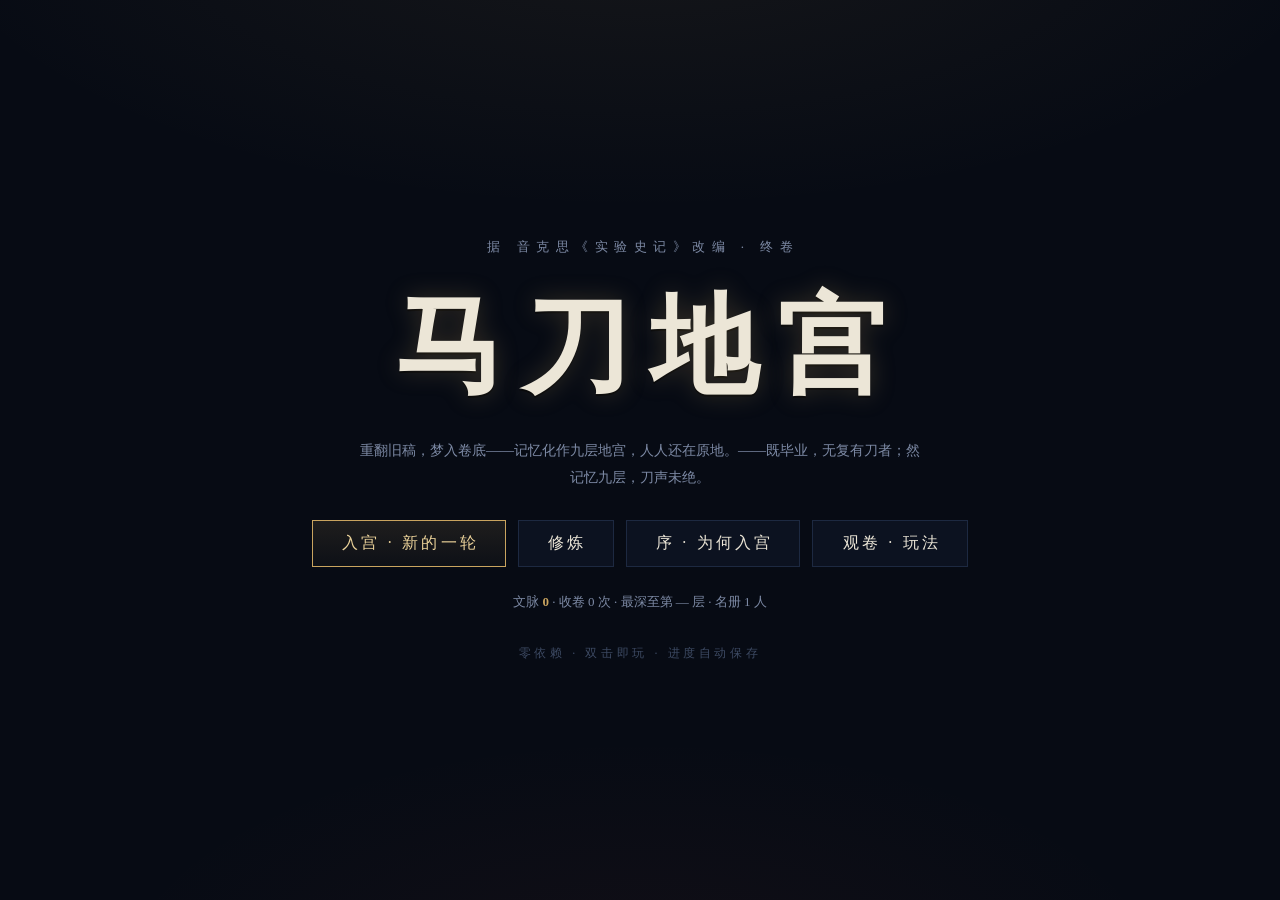
==== 实验史记·马刀地宫.html @ c1a2ff00 "弹反调优+全向攻击：亮刀破绽45%概率可遇不可求，戒备逐次加长(1→2→3封顶)；J智能索敌——优先面朝、落空自动转向身旁最近敌；34项弹反测试+8d自动转向断言" ====
<!DOCTYPE html>
<html lang="zh-CN">
<head>
<meta charset="UTF-8">
<meta name="viewport" content="width=device-width, initial-scale=1.0">
<title>实验史记 · 马刀地宫</title>
<style>
/* 实验史记 · 马刀地宫 —— 夜航鎏金风（源自桌面设计套件 night-transit） */
:root {
  --night: #070b14;
  --panel: #0c1220;
  --panel-2: #101828;
  --line: #1d2941;
  --gold: #c9a45f;
  --gold-bright: #ecd39a;
  --bone: #ece6d7;
  --dim: #7d8aa5;
  --cinnabar: #c14b3a;
  --jade: #5a9c7a;
  --poison: #8aa04f;
}
* { box-sizing: border-box; margin: 0; padding: 0; }
html, body { height: 100%; }
body {
  background: var(--night);
  color: var(--bone);
  font-family: "Noto Serif SC", "Source Han Serif SC", "SimSun", "Songti SC", serif;
  overflow: hidden;
  user-select: none;
}
#app { position: relative; width: 100vw; height: 100vh; }
.hidden { display: none !important; }
button { font-family: inherit; }

/* ============ 标题屏 ============ */
#title-screen {
  height: 100%; display: flex; flex-direction: column; align-items: center; justify-content: center;
  background:
    radial-gradient(1200px 500px at 50% -10%, rgba(201,164,95,.08), transparent 60%),
    radial-gradient(900px 420px at 50% 110%, rgba(193,75,58,.06), transparent 60%),
    var(--night);
  gap: 18px; text-align: center;
}
.t-sup { color: var(--dim); letter-spacing: .5em; font-size: 13px; padding-left: .5em; }
.t-main {
  font-size: clamp(56px, 10vw, 108px); letter-spacing: .18em; padding-left: .18em;
  color: var(--bone); font-weight: 700;
  text-shadow: 0 0 24px rgba(201,164,95,.25), 0 2px 0 rgba(0,0,0,.6);
}
.t-sub { color: var(--dim); max-width: 560px; line-height: 1.9; font-size: 14px; }
.t-btns { display: flex; gap: 12px; flex-wrap: wrap; justify-content: center; margin-top: 10px; }
.t-btn {
  background: var(--panel); color: var(--bone); border: 1px solid var(--line);
  padding: 12px 26px; font-size: 16px; letter-spacing: .2em; padding-left: calc(26px + .2em);
  cursor: pointer; transition: all .18s ease;
}
.t-btn:hover { border-color: var(--gold); color: var(--gold-bright); transform: translateY(-1px); }
.t-btn.primary { border-color: var(--gold); color: var(--gold-bright); background: linear-gradient(180deg, rgba(201,164,95,.12), rgba(201,164,95,.03)); }
.t-meta { color: var(--dim); font-size: 13px; margin-top: 8px; }
.t-meta b { color: var(--gold); }
.t-foot { color: #3d4a63; font-size: 12px; letter-spacing: .3em; margin-top: 16px; }

/* ============ 四格漫画 ============ */
.comic-page { display: flex; flex-direction: column; align-items: center; gap: 14px; }
.comic-grid {
  display: grid; grid-template-columns: repeat(2, 1fr); gap: 12px;
  width: min(640px, 92vw);
}
.comic-cell {
  width: 100%; aspect-ratio: 10 / 7; background: var(--panel);
  border: 1px solid var(--line); border-radius: 4px;
}
.comic-line {
  min-height: 3.2em; max-width: 620px; text-align: center;
  color: var(--bone); font-size: 15px; line-height: 1.9;
  padding: 0 8px;
}

/* ============ 序章 ============ */
#prologue-screen { display: flex; align-items: center; justify-content: center; }
#pro-box { max-width: 640px; padding: 30px 26px; }
.pro-sup { color: var(--dim); letter-spacing: .6em; font-size: 14px; margin-bottom: 22px; text-align: center; }
#pro-pages p {
  color: var(--bone); font-size: 17px; line-height: 2.3; margin-bottom: 4px;
  text-shadow: 0 1px 2px rgba(0,0,0,.5);
  animation: propage .5s ease;
}
@keyframes propage { from { opacity: 0; transform: translateY(8px); } }
.pro-ctl { display: flex; align-items: center; gap: 14px; margin-top: 30px; justify-content: flex-end; }
#pro-ind { color: var(--dim); font-size: 13px; letter-spacing: .2em; }
.pro-hint { color: #3d4a63; font-size: 12px; margin-right: auto; }
.pro-ctl .t-btn { padding: 8px 18px; font-size: 14px; }

/* ============ 入宫设置 ============ */
.screen { position: absolute; inset: 0; overflow: auto; padding: 40px 24px; background: var(--night); }
#setup-screen { max-width: 860px; margin: 0 auto; }
.s-title { color: var(--gold-bright); letter-spacing: .5em; font-size: 30px; margin-bottom: 20px; }
.s-sec { color: var(--dim); margin: 22px 0 10px; letter-spacing: .15em; border-left: 3px solid var(--gold); padding-left: 10px; }
.runner-grid { display: grid; grid-template-columns: repeat(auto-fill, minmax(240px, 1fr)); gap: 10px; }
.runner-card {
  display: flex; gap: 12px; align-items: center; background: var(--panel); border: 1px solid var(--line);
  padding: 12px; cursor: pointer; transition: border-color .15s;
}
.runner-card:hover { border-color: var(--gold); }
.runner-card.sel { border-color: var(--gold-bright); background: var(--panel-2); }
.runner-card.off { opacity: .4; cursor: not-allowed; }
.face {
  width: 44px; height: 44px; border-radius: 8px; display: flex; align-items: center; justify-content: center;
  font-size: 22px; color: #fff; flex: none; text-shadow: 0 1px 2px rgba(0,0,0,.7);
}
.runner-card h4 { color: var(--bone); font-size: 15px; }
.runner-card h4 em { color: var(--gold); font-style: normal; font-size: 12px; margin-left: 6px; }
.runner-card .meta { color: var(--dim); font-size: 12px; margin-top: 3px; line-height: 1.5; }
.diff-row { display: flex; align-items: center; gap: 10px; background: var(--panel); border: 1px solid var(--line); padding: 10px 14px; cursor: pointer; margin-bottom: 6px; }
.diff-row.sel { border-color: var(--gold-bright); }
.diff-row b { color: var(--gold-bright); width: 60px; }
.diff-row span { color: var(--dim); font-size: 13px; }
.s-btns { margin-top: 26px; display: flex; gap: 12px; }

/* ============ 游戏屏 ============ */
#game-screen { padding: 0; overflow: hidden; }
#cv { position: absolute; inset: 0; width: 100%; height: 100%; display: block; }
#hud-top {
  position: absolute; top: 0; left: 0; right: 0; display: flex; align-items: center; gap: 16px;
  padding: 10px 14px; background: linear-gradient(180deg, rgba(7,11,20,.92), rgba(7,11,20,.55) 80%, transparent);
  pointer-events: none;
}
#hud-top > * { pointer-events: auto; }
#hud-floor { display: flex; align-items: baseline; gap: 8px; min-width: 280px; }
#hud-floor-num { color: var(--gold); font-size: 13px; }
#hud-floor-name { color: var(--bone); font-size: 19px; letter-spacing: .1em; }
.rule-tag {
  font-size: 12px; color: var(--cinnabar); border: 1px solid rgba(193,75,58,.5);
  padding: 2px 8px; border-radius: 3px; background: rgba(193,75,58,.08);
}
.hud-bars { flex: 1; max-width: 380px; }
.bar { position: relative; height: 18px; background: rgba(12,18,32,.85); border: 1px solid var(--line); border-radius: 3px; overflow: hidden; }
.bar.sub { height: 14px; margin-top: 4px; background: transparent; border: none; }
#bar-hp { height: 100%; background: linear-gradient(90deg, #a03d2e, var(--cinnabar)); transition: width .25s ease; }
.bar span { position: absolute; inset: 0; display: flex; align-items: center; justify-content: center; font-size: 12px; color: var(--bone); text-shadow: 0 1px 2px #000; }
#bar-emp { height: 100%; background: linear-gradient(90deg, #8a6a2c, var(--gold)); opacity: .8; transition: width .25s ease; }
#bar-shield { color: var(--gold-bright); font-size: 12px; }
#hud-money { color: var(--dim); font-size: 14px; }
#hud-money b { color: var(--gold-bright); }
#hud-btns { display: flex; gap: 8px; }
.hbtn {
  background: var(--panel); border: 1px solid var(--line); color: var(--dim);
  padding: 6px 12px; cursor: pointer; font-size: 13px; letter-spacing: .1em;
}
.hbtn:hover { color: var(--gold-bright); border-color: var(--gold); }
#minimap { position: absolute; top: 76px; right: 14px; border: 1px solid var(--line); background: rgba(7,11,20,.85); border-radius: 4px; }
#objective-bar {
  position: absolute; bottom: 84px; left: 50%; transform: translateX(-50%);
  background: rgba(12,18,32,.92); border: 1px solid var(--gold); border-radius: 4px;
  padding: 7px 18px; font-size: 14px; color: var(--bone); letter-spacing: .05em;
  display: flex; align-items: center; gap: 10px; max-width: 86vw; white-space: nowrap;
}
#objective-bar #obj-key { color: var(--gold-bright); }
#objective-bar kbd {
  font-family: inherit; color: var(--gold-bright); border: 1px solid var(--gold);
  border-radius: 3px; padding: 0 6px; margin: 0 2px; font-size: 12px;
}
#skillbar {
  position: absolute; bottom: 14px; left: 50%; transform: translateX(-50%);
  display: flex; gap: 8px; align-items: flex-end;
}
.skill {
  position: relative; width: 84px; height: 58px; background: rgba(12,18,32,.9); border: 1px solid var(--line);
  cursor: pointer; text-align: center; padding-top: 6px; border-radius: 4px; transition: border-color .15s;
}
.skill:hover { border-color: var(--gold); }
.skill.armed { border-color: var(--gold-bright); box-shadow: 0 0 10px rgba(236,211,154,.25); }
.skill b { color: var(--gold-bright); font-size: 13px; display: block; }
.skill i { color: var(--dim); font-size: 11px; font-style: normal; }
.skill .key { position: absolute; top: 2px; left: 5px; color: var(--dim); font-size: 10px; }
.skill .cd { position: absolute; inset: 0; background: rgba(7,11,20,.78); color: var(--gold-bright); display: flex; align-items: center; justify-content: center; font-size: 18px; border-radius: 4px; }
#log {
  position: absolute; right: 14px; bottom: 90px; width: 300px; max-height: 260px; overflow: hidden;
  display: flex; flex-direction: column; justify-content: flex-end; pointer-events: none;
  font-size: 13px; line-height: 1.7;
}
#log .ln { color: var(--dim); text-shadow: 0 1px 3px #000; animation: lnin .25s ease; }
#log .ln.hot { color: var(--gold-bright); }
#log .ln.bad { color: #d0705f; }
@keyframes lnin { from { opacity: 0; transform: translateY(6px); } }

/* 层卡与 Boss 卡 */
#floor-card, #boss-card {
  position: absolute; top: 34%; left: 50%; transform: translate(-50%, -50%); text-align: center;
  pointer-events: none; animation: cardin 2.8s ease forwards;
}
#floor-card { }
#fc-num { color: var(--gold); font-size: 16px; letter-spacing: .6em; padding-left: .6em; }
#fc-name { color: var(--bone); font-size: 44px; letter-spacing: .3em; padding-left: .3em; text-shadow: 0 0 30px rgba(201,164,95,.3); }
#fc-intro { color: var(--dim); margin-top: 10px; max-width: 520px; line-height: 1.8; }
#bc-name { color: var(--cinnabar); font-size: 40px; letter-spacing: .2em; text-shadow: 0 0 26px rgba(193,75,58,.4); }
#bc-line { color: var(--dim); margin-top: 8px; font-size: 15px; }
@keyframes cardin { 0% { opacity: 0; } 12% { opacity: 1; } 80% { opacity: 1; } 100% { opacity: 0; } }

/* ============ 面板 ============ */
#panel-mask { position: absolute; inset: 0; background: rgba(4,7,13,.72); display: flex; align-items: center; justify-content: center; z-index: 40; }
#panel {
  width: min(680px, 92vw); max-height: 84vh; overflow: auto; background: var(--panel);
  border: 1px solid var(--gold); box-shadow: 0 20px 60px rgba(0,0,0,.6);
}
#panel-head { display: flex; justify-content: space-between; align-items: center; padding: 14px 18px; border-bottom: 1px solid var(--line); position: sticky; top: 0; background: var(--panel); }
#panel-title { color: var(--gold-bright); letter-spacing: .3em; }
#panel-close { background: none; border: 1px solid var(--line); color: var(--dim); width: 28px; height: 28px; cursor: pointer; }
#panel-close:hover { color: var(--cinnabar); border-color: var(--cinnabar); }
#panel-body { padding: 16px 18px; line-height: 1.8; }
#panel-body h5 { color: var(--dim); margin: 12px 0 6px; letter-spacing: .2em; }
#panel-body .row { display: flex; align-items: center; gap: 10px; padding: 8px 10px; border: 1px solid var(--line); margin-bottom: 6px; background: var(--panel-2); }
#panel-body .row .grow { flex: 1; }
#panel-body .row b { color: var(--gold-bright); }
#panel-body .muted { color: var(--dim); font-size: 13px; }
#panel-body .pbtn { background: none; border: 1px solid var(--gold); color: var(--gold); padding: 4px 12px; cursor: pointer; font-size: 13px; }
#panel-body .pbtn:hover { color: var(--gold-bright); }
#panel-body .pbtn:disabled { opacity: .35; cursor: not-allowed; }
#panel-body .gold { color: var(--gold-bright); }
#panel-body .cin { color: var(--cinnabar); }

/* ============ 终局 ============ */
#end-screen { display: flex; align-items: center; justify-content: center; }
#end-box { width: min(620px, 92vw); background: var(--panel); border: 1px solid var(--gold); padding: 34px 38px; }
#end-box h2 { color: var(--gold-bright); letter-spacing: .4em; font-size: 30px; margin-bottom: 16px; }
#end-box h2.lost { color: var(--cinnabar); }
#end-box .line { display: flex; justify-content: space-between; border-bottom: 1px dashed var(--line); padding: 7px 0; color: var(--dim); }
#end-box .line b { color: var(--bone); }
#end-box .yueks { color: var(--gold); margin-top: 16px; line-height: 1.9; font-size: 14px; }
#end-box .s-btns { display: flex; gap: 12px; margin-top: 22px; }
.unlocks { margin-top: 14px; }
.unlocks .row b { color: var(--gold-bright); }

/* toast */
#toasts { position: absolute; top: 74px; left: 50%; transform: translateX(-50%); display: flex; flex-direction: column; gap: 8px; z-index: 60; pointer-events: none; }
.toast {
  background: rgba(12,18,32,.95); border: 1px solid var(--gold); color: var(--gold-bright);
  padding: 8px 20px; font-size: 14px; letter-spacing: .1em; animation: toastin .25s ease;
}
@keyframes toastin { from { opacity: 0; transform: translateY(-8px); } }

@media (max-width: 900px) {
  #log { display: none; }
  #minimap { display: none; }
  #hud-floor { min-width: 0; }
}

</style>
</head>
<body>
<div id="app">

  <!-- ============ 序章（承前作 · 为何入宫） ============ -->
  <div id="prologue-screen" class="screen hidden">
    <div id="pro-box">
      <div class="pro-sup">序</div>
      <div id="pro-pages"></div>
      <div class="pro-ctl">
        <span id="pro-ind"></span>
        <span class="pro-hint">空格 继续</span>
        <button class="t-btn" id="pro-skip">跳过</button>
        <button class="t-btn primary" id="pro-next">翻页</button>
      </div>
    </div>
  </div>

  <!-- ============ 标题屏 ============ -->
  <div id="title-screen">
    <div class="t-sup">据 音克思《实验史记》改编 · 终卷</div>
    <h1 class="t-main">马刀地宫</h1>
    <div class="t-sub">重翻旧稿，梦入卷底——记忆化作九层地宫，人人还在原地。——既毕业，无复有刀者；然记忆九层，刀声未绝。</div>
    <div class="t-btns">
      <button class="t-btn primary" id="btn-new">入宫 · 新的一轮</button>
      <button class="t-btn" id="btn-resume">续行</button>
      <button class="t-btn" id="btn-cult">修炼</button>
      <button class="t-btn" id="btn-why">序 · 为何入宫</button>
      <button class="t-btn" id="btn-help">观卷 · 玩法</button>
    </div>
    <div class="t-meta">文脉 <b id="t-wemai">0</b> · 收卷 <span id="t-wins">0</span> 次 · 最深至第 <span id="t-floor">—</span> 层 · 名册 <span id="t-runners">1</span> 人</div>
    <div class="t-foot">零依赖 · 双击即玩 · 进度自动保存</div>
  </div>

  <!-- ============ 入宫设置（选将 / 难度） ============ -->
  <div id="setup-screen" class="screen hidden">
    <h2 class="s-title">入宫</h2>
    <div class="s-sec">点将出征 —— 谁执此刀？</div>
    <div id="setup-runners" class="runner-grid"></div>
    <div class="s-sec">难度 —— 敌之强度与文脉之倍率</div>
    <div id="setup-diffs"></div>
    <div class="s-btns">
      <button class="t-btn primary" id="btn-start">提刀 · 入梦</button>
      <button class="t-btn" id="btn-setup-back">回题名</button>
    </div>
  </div>

  <!-- ============ 游戏屏 ============ -->
  <div id="game-screen" class="screen hidden">
    <canvas id="cv"></canvas>
    <div id="hud-top">
      <div id="hud-floor"><span id="hud-floor-num">第一层</span><b id="hud-floor-name">跑道之下</b><span id="hud-rule" class="rule-tag"></span></div>
      <div class="hud-bars">
        <div class="bar hp"><div id="bar-hp"></div><span id="bar-hp-text">18/18</span></div>
        <div class="bar sub"><div id="bar-emp"></div><span id="bar-shield"></span></div>
      </div>
      <div id="hud-money">钱 <b id="hud-cash">12</b> · 文脉 <b id="hud-wemai">0</b> · <span id="hud-kills">斩 0</span></div>
      <div id="hud-btns">
        <button class="hbtn" id="btn-bag" title="行囊（I）">行囊</button>
        <button class="hbtn" id="btn-blades" title="刀谱（K）">刀谱</button>
        <button class="hbtn" id="btn-dex" title="图鉴（J）">图鉴</button>
        <button class="hbtn" id="btn-sys" title="设置（Esc）">系统</button>
      </div>
    </div>
    <canvas id="minimap" width="156" height="120"></canvas>
    <div id="objective-bar"><span id="obj-key">▸</span><span id="obj-text"></span></div>
    <div id="skillbar"></div>
    <div id="log"></div>
    <div id="floor-card" class="hidden"><div id="fc-num"></div><div id="fc-name"></div><div id="fc-intro"></div></div>
    <div id="boss-card" class="hidden"><div id="bc-name"></div><div id="bc-line"></div></div>
  </div>

  <!-- ============ 面板 ============ -->
  <div id="panel-mask" class="hidden">
    <div id="panel">
      <div id="panel-head"><span id="panel-title"></span><button id="panel-close">✕</button></div>
      <div id="panel-body"></div>
    </div>
  </div>

  <!-- ============ 终局结算 ============ -->
  <div id="end-screen" class="screen hidden">
    <div id="end-box"></div>
  </div>

  <div id="toasts"></div>
</div>

<!-- 核心层（不碰 DOM，Node 可直测；顺序即依赖序） -->
<script>
/* ============================================================
 * 实验史记 · 马刀地宫 —— 随机数卷
 * 可播种 RNG：同一种子必出同一座地宫（测试与「重走此局」的根基）。
 * 核心层文件：不碰 DOM/window，Node 可直测。
 * 挂载：MDG.RNG
 * ============================================================ */
(function (ROOT) {
  "use strict";

  /* mulberry32：32 位播种 PRNG，短小、统计够用、天生可序列化。
     state 是共享的内部状态盒 {a}——存档时把 state 一并入库，续局用
     RNG.from(state) 接着摇，随机序列分毫不差。seedOf() 从字符串导出
     数值种子（同一串字永远同一宫）。 */
  function rngFrom(state) {
    return function () {
      state.a = (state.a + 0x6D2B79F5) | 0;
      let t = Math.imul(state.a ^ (state.a >>> 15), 1 | state.a);
      t = (t + Math.imul(t ^ (t >>> 7), 61 | t)) ^ t;
      return ((t ^ (t >>> 14)) >>> 0) / 4294967296;
    };
  }
  function mulberry32(state) {
    if (typeof state === "object" && state !== null && "a" in state) return rngFrom(state);
    return rngFrom({ a: state >>> 0 });
  }
  function seedOf(str) {
    str = String(str);
    let h = 2166136261 >>> 0;
    for (let i = 0; i < str.length; i++) { h ^= str.charCodeAt(i); h = Math.imul(h, 16777619); }
    return h >>> 0;
  }

  /* 造一个 RNG 对象：next()∈[0,1)，int(a,b) 双闭区间，pick/chance/shuffle。
     make(seed) 新起一局；from(stateObj) 续用既有状态（存档恢复）。 */
  function buildR(next, seed) {
    return {
      seed,
      state: next.state,
      next,
      int(a, b) { return a + Math.floor(next() * (b - a + 1)); },
      pick(arr) { return arr[Math.floor(next() * arr.length)]; },
      chance(p) { return next() < p; },
      shuffle(arr) {
        const a = arr.slice();
        for (let i = a.length - 1; i > 0; i--) { const j = Math.floor(next() * (i + 1)); const t = a[i]; a[i] = a[j]; a[j] = t; }
        return a;
      }
    };
  }
  function make(seed) {
    const state = { a: (typeof seed === "string" ? seedOf(seed) : (seed >>> 0)) };
    const next = rngFrom(state); next.state = state;
    return buildR(next, typeof seed === "string" ? seed : (seed >>> 0));
  }
  function from(stateObj) {
    const next = rngFrom(stateObj); next.state = stateObj;
    return buildR(next, stateObj.a);
  }

  ROOT.MDG = ROOT.MDG || {};
  ROOT.MDG.RNG = { make, from, seedOf, mulberry32 };
})(typeof window !== "undefined" ? window : globalThis);

</script>
<script>
/* ============================================================
 * 实验史记 · 马刀地宫 —— 格网卷
 * 瓦片地图、视线（Bresenham）、广度寻路、视野（FOV）。
 * 瓦片码：0 墙 / 1 宫室地面 / 2 走廊 / 3 下行梯 / 4 木箱 / 5 史料 /
 *         6 灶间 / 7 树（可击碎的堵路物）/ 8 商摊
 * 核心层文件：不碰 DOM，Node 可直测。挂载：MDG.Grid
 * ============================================================ */
(function (ROOT) {
  "use strict";

  const WALL = 0, FLOOR = 1, CORR = 2, STAIRS = 3, CHEST = 4, SCROLL = 5, CAMPFIRE = 6, TREE = 7, SHOP = 8;

  function makeMap(w, h) {
    const tiles = new Array(w * h).fill(WALL);
    return { w, h, tiles, rooms: [], spawn: null, stairs: null };
  }
  const idx = (m, x, y) => y * m.w + x;
  const inB = (m, x, y) => x >= 0 && y >= 0 && x < m.w && y < m.h;
  const at = (m, x, y) => inB(m, x, y) ? m.tiles[idx(m, x, y)] : WALL;
  const set = (m, x, y, t) => { if (inB(m, x, y)) m.tiles[idx(m, x, y)] = t; };

  /* 通行的判定：墙与树不可通行；箱子/灶间/商摊/楼梯是"可站上但要交互"的实体格。 */
  function walkable(m, x, y) {
    const t = at(m, x, y);
    return t !== WALL && t !== TREE;
  }
  const opaque = (m, x, y) => { const t = at(m, x, y); return t === WALL || t === TREE; };

  /* ---- 视线：Bresenham 直线，途经任何不透光格即被挡 ---- */
  function los(m, x0, y0, x1, y1) {
    let dx = Math.abs(x1 - x0), dy = Math.abs(y1 - y0);
    const sx = x0 < x1 ? 1 : -1, sy = y0 < y1 ? 1 : -1;
    let err = dx - dy, x = x0, y = y0;
    while (!(x === x1 && y === y1)) {
      const e2 = 2 * err;
      if (e2 > -dy) { err -= dy; x += sx; }
      if (e2 < dx) { err += dx; y += sy; }
      if (x === x1 && y === y1) break;
      if (opaque(m, x, y)) return false;
    }
    return true;
  }

  /* ---- 视野：以 (cx,cy) 为心、radius 为半径，逐格 los 收集可见点 ---- */
  function fov(m, cx, cy, radius) {
    const seen = [];
    for (let y = Math.max(0, cy - radius); y <= Math.min(m.h - 1, cy + radius); y++) {
      for (let x = Math.max(0, cx - radius); x <= Math.min(m.w - 1, cx + radius); x++) {
        const d2 = (x - cx) * (x - cx) + (y - cy) * (y - cy);
        if (d2 > radius * radius) continue;
        if (los(m, cx, cy, x, y)) seen.push([x, y]);
      }
    }
    return seen;
  }

  /* ---- 广度寻路：返回从 (sx,sy) 到 (tx,ty) 的下一步坐标；不可达返回 null。
     blockedFn(x,y) 额外排除（通常用来绕开其它活体）。 ---- */
  function stepToward(m, sx, sy, tx, ty, blockedFn) {
    if (sx === tx && sy === ty) return null;
    const w = m.w, h = m.h;
    const prev = new Int32Array(w * h).fill(-1);
    const q = [sy * w + sx];
    prev[sy * w + sx] = sy * w + sx;
    const DIRS = [[1, 0], [-1, 0], [0, 1], [0, -1]];
    while (q.length) {
      const cur = q.shift();
      const cx = cur % w, cy = (cur - cx) / w;
      if (cx === tx && cy === ty) break;
      for (const [dx, dy] of DIRS) {
        const nx = cx + dx, ny = cy + dy;
        if (!inB(m, nx, ny)) continue;
        const ni = ny * w + nx;
        if (prev[ni] !== -1) continue;
        if (!walkable(m, nx, ny)) continue;
        /* 目标格本身豁免 blockedFn——它往往站着目标本体（敌/玩家） */
        if (blockedFn && blockedFn(nx, ny) && !(nx === tx && ny === ty)) continue;
        prev[ni] = cur;
        q.push(ni);
      }
    }
    const ti = ty * w + tx;
    if (prev[ti] === -1) return null;
    /* 回溯到起点后的第一步 */
    let cur = ti;
    while (prev[cur] !== sy * w + sx && prev[cur] !== cur) cur = prev[cur];
    if (prev[cur] !== sy * w + sx) return null; // 起点即被占等异常
    return [cur % w, Math.floor(cur / w)];
  }

  /* ---- BFS 距离场：从 (sx,sy) 出发到全图的可达步数（不可达为 -1）。
     生成器用它挑"离出生点最远的房间"放楼梯。 ---- */
  function distField(m, sx, sy, blockedFn) {
    const d = new Int32Array(m.w * m.h).fill(-1);
    const q = [[sx, sy]];
    d[sy * m.w + sx] = 0;
    const DIRS = [[1, 0], [-1, 0], [0, 1], [0, -1]];
    while (q.length) {
      const [cx, cy] = q.shift();
      for (const [dx, dy] of DIRS) {
        const nx = cx + dx, ny = cy + dy;
        if (!inB(m, nx, ny) || !walkable(m, nx, ny)) continue;
        if (blockedFn && blockedFn(nx, ny)) continue;
        if (d[ny * m.w + nx] !== -1) continue;
        d[ny * m.w + nx] = d[cy * m.w + cx] + 1;
        q.push([nx, ny]);
      }
    }
    return d;
  }

  /* ---- 四向邻接与推挤落点 ---- */
  const DIRS = [[1, 0], [-1, 0], [0, 1], [0, -1]];
  const manh = (x0, y0, x1, y1) => Math.abs(x0 - x1) + Math.abs(y0 - y1);
  /* 把 (x,y) 沿 (dx,dy) 推 n 格，被墙/树/活体挡住即停，返回最终落点。 */
  function pushDest(m, x, y, dx, dy, n, occupiedFn) {
    let cx = x, cy = y;
    for (let i = 0; i < n; i++) {
      const nx = cx + dx, ny = cy + dy;
      if (!inB(m, nx, ny) || !walkable(m, nx, ny) || (occupiedFn && occupiedFn(nx, ny))) break;
      cx = nx; cy = ny;
    }
    return [cx, cy];
  }

  ROOT.MDG = ROOT.MDG || {};
  ROOT.MDG.Grid = { WALL, FLOOR, CORR, STAIRS, CHEST, SCROLL, CAMPFIRE, TREE, SHOP, makeMap, idx, inB, at, set, walkable, opaque, los, fov, stepToward, distField, DIRS, manh, pushDest };
})(typeof window !== "undefined" ? window : globalThis);

</script>
<script>
/* ============================================================
 * 实验史记 · 马刀地宫 —— 数据卷
 * 据音克思《实验史记》改编 · 角色卡沿用前作《马刀行》的 id/字/色/被动/技，
 * 数值整体换算到「地宫尺度」；九层地宫、刀卡遗物、行囊、修炼树皆在此。
 * 核心层文件：不碰 DOM，Node 可直测。挂载：MDG.DATA
 * ============================================================ */
(function (ROOT) {
  "use strict";

  /* ---------------- 人物 ----------------
   * runner: 可点将入宫；elite/boss: 地宫中的游荡精英/镇守。
   * passive 效果键与引擎 hasPassive 判定对接（与前作同一路数）。
   * skill 主动技：kind unit=单体 range 内 / burst=range 内全体 / self=自身 /
   *        global=全场敌人 / blink=闪现贴脸；数值 dmg/push/stun/heal/poison/seal。
   * saw(目力): 惊动半径；每层常数里另有玩家视野。
   */
  const CHARS = {
    yinkesi: {
      id: "yinkesi", name: "音克思", hao: "史官", glyph: "史", color: "#c9a45f",
      hp: 18, dmg: 2, runner: true,
      passive: { name: "录技", desc: "首次斩杀有名之角色，录其技入刀谱（仅史官可得）。" },
      skill: { id: "xueji", name: "血祭", kind: "self", cd: 5,
        desc: "损当前半血（至少留1），接下来两次伤害翻倍。", blood: 2 },
      quote: "既毕业，无复有刀者。然地下九层，刀声未绝。",
      bio: "史官入宫，为《实验史记》收最后一卷。刀起刀落，皆是青春。"
    },
    /* ---- 学子（杂兵）与树 ---- */
    mob: { id: "mob", name: "实验学子", hao: "路人", glyph: "生", color: "#8c8577",
      hp: 4, dmg: 1, mob: true, saw: 5,
      passive: { name: "无", desc: "无。" }, quote: "凡马刀，规则至简，而引人入胜。", bio: "地宫里游荡的旧日同窗。" },
    tree: { id: "tree", name: "树", hao: "崇国所种", glyph: "木", color: "#4c6b3c",
      hp: 1, dmg: 0, mob: true, saw: 0,
      passive: { name: "树木皆死", desc: "堵路，一击即碎。" }, quote: "多种树木。树木皆死。", bio: "崇国走，复入二中，多种树木。" },
    /* ---- 可点将 / 精英 / 镇守 ---- */
    wanzhen: { id: "wanzhen", name: "万震", hao: "六班之首", glyph: "震", color: "#6a8577",
      hp: 10, dmg: 2, runner: true, saw: 7,
      passive: { name: "潜心至学", desc: "免疫晕眩。（潜心至学，无多事）" },
      skill: { id: "shuxue", name: "数学之首", kind: "unit", range: 2, dmg: 2, cd: 3,
        desc: "距二内一敌受2伤。（六班数学之首也）" },
      quote: "万震者，六班数学之首也，潜心至学，无多事。", bio: "TGO成员。地宫第一层之镇守——初执马刀，先问他。" },
    dage: { id: "dage", name: "贾瀚元", hao: "大哥", glyph: "哥", color: "#c06a2c",
      hp: 18, dmg: 2, runner: true, saw: 7,
      passive: { name: "城墙之梦", desc: "立于墙边时刀击+1。（梦破败城墙，苔藓覆其上）", wallBonus: 1 },
      skill: { id: "hushoushuang", name: "护手霜之赠", kind: "unit", range: 3, dmg: 1, stun: 1, cd: 3,
        desc: "距三内一敌受1伤且晕一回合。（此乃吾心意也）" },
      quote: "大哥者，贾瀚元也。", bio: "实验三异能者之首。第二层异能之窟的镇守。" },
    shenren: { id: "shenren", name: "江润翔", hao: "神人", glyph: "神", color: "#7a6ba0",
      hp: 10, dmg: 2, saw: 7,
      passive: { name: "鲍鱼之肆", desc: "回合结束时相邻敌人各损1血。（置脏鞋袜与脸盆，久之皆发酵）", poisonAura: 1 },
      skill: { id: "mingxinpic", name: "原神明信片", kind: "unit", range: 2, stun: 1, cd: 3,
        desc: "距二内一敌晕一回合。（购原神明信片以贻之）" },
      quote: "其声阴柔若太监。", bio: "异能之窟的游荡精英之一。" },
    xiannv: { id: "xiannv", name: "姜付艳", hao: "仙女", glyph: "仙", color: "#b0486e",
      hp: 10, dmg: 2, saw: 7,
      passive: { name: "晨读之声", desc: "免疫晕眩。（吾声响，乃吾勤奋专注也）", immuneStun: true },
      skill: { id: "nuchigun", name: "怒斥滚", kind: "unit", range: 3, dmg: 2, push: 1, cd: 2,
        desc: "距三内一敌受2伤并击退一格。（滚。——声极尖锐，远亦及之）" },
      quote: "仙致于学，常走而饭，走而诵。", bio: "异能之窟的游荡精英之一。" },
    luhao: { id: "luhao", name: "刘鲁豪", hao: "道", glyph: "豪", color: "#4a6d9c",
      hp: 24, dmg: 3, runner: true, saw: 7,
      passive: { name: "大腹如斗", desc: "刀击伤害翻倍。（道之所在，刀下加倍奉还）", knifeMul: 2 },
      skill: { id: "jincxiu", name: "锦绣昼行", kind: "unit", range: 3, dmg: 2, stun: 1, cd: 3,
        desc: "距三内一敌受2伤且晕一回合。（恋爱而不让人知，如锦绣夜行）" },
      quote: "恋爱而不让人知，如锦绣夜行，谁知之者！", bio: "道德帮之道。三国刀廊的镇守。" },
    xiaochuan: { id: "xiaochuan", name: "颜小川", hao: "德艺", glyph: "川", color: "#2e8b74",
      hp: 12, dmg: 2, saw: 7,
      passive: { name: "卧薪尝胆", desc: "每次受伤后，下一次伤害+1。（报期末之耻，一举夺魁）", grudgeStack: 1, grudgeCap: 2 },
      skill: { id: "wangba", name: "王霸之气", kind: "unit", range: 2, dmg: 1, seal: 1, cd: 3,
        desc: "距二内一敌受1伤且封技一回合。（烨然有王霸之气也）" },
      quote: "夫川，流而不息，水准而不盈。", bio: "道德帮之德艺兼修者。三国刀廊的游荡精英。" },
    guyin: { id: "guyin", name: "顾一", hao: "只因", glyph: "因", color: "#333333",
      hp: 13, dmg: 2, saw: 7,
      passive: { name: "皇太子", desc: "每场一次，受致命伤时保留1血。（其父任二十班班主任）", lethalKeep: 1 },
      skill: { id: "kunquan", name: "坤拳九式", kind: "unit", range: 1, dmg: 3, cd: 2,
        desc: "相邻一敌受3伤。（误伤己手，遂废此招；今稍加收敛）" },
      quote: "尝以俚歌鸡你太美闻于班中。", bio: "自创坤拳九式。协会堂的游荡精英。" },
    yiran: { id: "yiran", name: "隋奕然", hao: "小蛙", glyph: "蛙", color: "#5a8c46",
      hp: 11, dmg: 2, saw: 7,
      passive: { name: "魔方宗师", desc: "每回合首次受伤-1。（技艺炉火纯青）", firstHitReduce: 1 },
      skill: { id: "paidupi", name: "拍肚皮", kind: "unit", range: 1, dmg: 2, heal: 1, cd: 2,
        desc: "相邻一敌受2伤，自愈1血。（见鲁豪腹大如斗，乃拍之）" },
      quote: "何只有凯宇一男也！", bio: "梦晨谓之神青蛙。协会堂的游荡精英。" },
    zichen: { id: "zichen", name: "王子琛", hao: "武", glyph: "琛", color: "#7d4a6b",
      hp: 22, dmg: 2, runner: true, saw: 7, boss: true,
      passive: { name: "班长之威", desc: "相邻敌人对琛伤害-1，至少为1。（号令两班，政由琛出）", auraReduce: 1 },
      skill: { id: "qiyi", name: "体育课起义", kind: "global", dmg: 1, stun: 1, cd: 4,
        desc: "所有敌人受1伤且晕一回合。（夺其话筒：马上解散！）" },
      quote: "子琛者，大事可与焉。", bio: "故六班班长。协会堂的镇守——半血之时，其二心腹必至。" },
    lifan: { id: "lifan", name: "李帆", hao: "李疯", glyph: "帆", color: "#3f7d8c",
      hp: 12, dmg: 2, saw: 7,
      passive: { name: "课代表夺权", desc: "技能冷却-1。（假英语课代表之职权，聚众阴谋）", cdCut: 1 },
      skill: { id: "sayyou", name: "Say You Say Me", kind: "burst", range: 2, stun: 1, cd: 3, stunChance: 0.5,
        desc: "距二内所有敌人五成机率晕一回合。（上台笑场者三）" },
      quote: "初中时举华意志于班，自为戈。", bio: "马刀七班刀之创者。合流渊的游荡精英。" },
    limo: { id: "limo", name: "李默", hao: "羚羊", glyph: "羚", color: "#8f8f5c",
      hp: 10, dmg: 2, saw: 8, moveRange: 2,
      passive: { name: "巡征", desc: "一次移动可走两格。（每吃饭必疾往，状类羚羊）", moveRange: 2 },
      skill: { id: "zhengshi", name: "争食", kind: "unit", range: 2, dmg: 1, heal: 1, cd: 2,
        desc: "距二内一敌受1伤并自愈1血。（每有小零食，默必先索而食之）" },
      quote: "吾之高中，多以为一场游戏一场梦。", bio: "好重点班，常于二楼徘徊。合流渊的游荡精英。" },
    touge: { id: "touge", name: "陈修逸", hao: "头哥", glyph: "头", color: "#5e7d4f",
      hp: 22, dmg: 2, runner: true, saw: 7,
      passive: { name: "球棍意念", desc: "免疫击退。（与球棍意念合一，官知止而神欲行）", immuneKnock: true },
      skill: { id: "sanxiu", name: "三溴化氮", kind: "burst", range: 1, dmg: 2, poison: 2, cd: 3,
        desc: "周身所有敌人受2伤并中毒二回合。（鲜有败绩；体味绝类鸩毒）" },
      quote: "其头甚圜，发短不盈寸，绝类卤蛋。", bio: "三次为捉，四次换家。合流渊的镇守——莫贴其身。" },
    weibing: { id: "weibing", name: "为兵", hao: "老班", glyph: "兵", color: "#5d5d5d",
      hp: 13, dmg: 2, saw: 9,
      passive: { name: "监控之眼", desc: "其攻击无视闪避与减伤。（以监控视之，大怒，破门而入）", pierce: true },
      skill: { id: "pomen", name: "破门而入", kind: "blink", dmg: 1, seal: 1, cd: 3,
        desc: "瞬至一敌相邻，击之并封其一回合。（遽扑之，夺其魔方）" },
      quote: "尔等安有如修逸折正二十面体者乎？", bio: "禁令厅的门钥在其身上——缴之，梯方开。" },
    xiangdong: { id: "xiangdong", name: "吴相东", hao: "潜逃者", glyph: "东", color: "#555577",
      hp: 10, dmg: 2, saw: 7,
      passive: { name: "潜逃", desc: "四分之一机率闪避。（不告而离校，卒潜逃回家）", dodge: 0.25 },
      skill: { id: "jibudiyi", name: "级部第一", kind: "unit", range: 3, dmg: 2, cd: 4,
        desc: "距三内一敌受2伤。（或退步，辄取级部第一）" },
      quote: "每逢考试，必潜携手机。", bio: "实验之奇人。禁令厅的游荡精英。" },
    qinfa: { id: "qinfa", name: "钦法", hao: "主任", glyph: "法", color: "#3d4a5c",
      hp: 20, dmg: 2, runner: true, saw: 8,
      passive: { name: "穷追猛打", desc: "对半血以下敌人伤害+1。（头哥复为所逮者再）", execBonus: 1 },
      skill: { id: "dangchang", name: "当场抓获", kind: "unit", range: 3, seal: 1, cd: 3,
        desc: "距三内一敌封技一回合。（此何课也？自习。）" },
      quote: "汝乃何人？——此何课也？", bio: "级部主任，深恶看闲书者。禁令厅的镇守。" },
    wenbin: { id: "wenbin", name: "于汶斌", hao: "狗白菜", glyph: "斌", color: "#6d8c3f",
      hp: 12, dmg: 2, saw: 7,
      passive: { name: "秒之", desc: "刀击有三成机率双倍。（wonder究一题十四课，汶斌秒之）", critChance: 0.3, critMul: 2 },
      skill: { id: "tanhuang", name: "弹簧纸箭", kind: "unit", range: 4, dmg: 2, cd: 2,
        desc: "距四内一敌受2伤。（以弹簧串联笔杆，射程数米）" },
      quote: "以面如白菜，故号曰狗白菜。", bio: "教主也。神算之间的游荡精英。" },
    wonder: { id: "wonder", name: "王元昊", hao: "wonder", glyph: "问", color: "#8c5a3c",
      hp: 26, dmg: 3, runner: true, saw: 8,
      passive: { name: "马刀之神", desc: "血祭后，接下来三次伤害翻倍。（常人仅两次）", bloodCharges: 3 },
      skill: { id: "gbc", name: "GBC算不算", kind: "unit", range: 3, dmg: 2, evenBonus: 1, cd: 2,
        desc: "距三内一敌受2伤，其血量为偶则+1。（每有新题辄曰：GBC，算不算）" },
      quote: "究所有自然数之和为负十二分之一。", bio: "TGO之首，马刀之神。神算之间的镇守；终焉之庭，他还在。" },
    chongguo: { id: "chongguo", name: "王崇国", hao: "校长", glyph: "国", color: "#2f3d2f",
      hp: 30, dmg: 3, saw: 7, boss: true,
      passive: { name: "弃车保帅", desc: "每场一次，致命伤时保留1血并回3血。（事败，辄弃车保帅以自全）", lethalKeep: 3 },
      skills: [
        { id: "pingzhicheng", name: "评职称", kind: "global", seal: 1, cd: 3,
          desc: "所有敌人封技一回合。（不为班主任者不得评职称）" },
        { id: "zhongshu", name: "种树", kind: "summon", cd: 3,
          desc: "召唤一株树。（多种树木，树木皆死）" }
      ],
      quote: "为师者，吾之属地也。", bio: "即墨实验之校长。崇国庭的镇守。" },
    shaoming: { id: "shaoming", name: "刘绍铭", hao: "铭", glyph: "铭", color: "#8a3b3b",
      hp: 12, dmg: 2, saw: 7,
      passive: { name: "不怒自威", desc: "对半血以下敌人伤害+1。（仪表堂堂，不怒自威）", execBonus: 1 },
      skill: { id: "xinhuitiao", name: "歆慧纸条", kind: "unit", range: 3, dmg: 3, cd: 2,
        desc: "距三内一敌受3伤。（纸条之多，少有过之者）" },
      quote: "急击勿失。", bio: "潮海之冠。终焉之庭的游荡精英。" },
    /* 二中四人（卷十五 · 党争遗魂，散于深层） */
    shengxiang: { id: "shengxiang", name: "谭晟翔", hao: "义", glyph: "翔", color: "#7a4f4f",
      hp: 8, dmg: 2, saw: 6,
      passive: { name: "能让不能明", desc: "无。（晟翔有义无勇）",
        skill: null }, quote: "吾皆为同学，无为如此！", bio: "于班德高望重。" },
    qiyue: { id: "qiyue", name: "鲁齐岳", hao: "痴", glyph: "岳", color: "#4f6e7a",
      hp: 8, dmg: 2, saw: 6,
      passive: { name: "有痴无断", desc: "无。（齐岳多情而少断）" },
      skill: { id: "zhitiao", name: "纸条投书", kind: "unit", range: 2, dmg: 2, cd: 3,
        desc: "距二内一敌受2伤。（子烨蔑之，弃其纸条如草芥）" },
      quote: "一妇人而已，和足挂之！", bio: "初好子烨，断后好连奇。" },
    ziye: { id: "ziye", name: "李子烨", hao: "媚", glyph: "烨", color: "#8c6a2f",
      hp: 8, dmg: 1, saw: 6,
      passive: { name: "有媚无诚", desc: "无。（子烨有媚无诚）" },
      skill: { id: "chanyan", name: "谗言", kind: "unit", range: 2, dmg: 1, seal: 1, cd: 3,
        desc: "距二内一敌受1伤且封技一回合。（乃阴谗言于连奇）" },
      quote: "子烨好评头论足，玲珑可爱。", bio: "九人联合发朋友圈以阴阳之。" },
    lianqi: { id: "lianqi", name: "岳连奇", hao: "断", glyph: "奇", color: "#5c5c8c",
      hp: 9, dmg: 2, saw: 6,
      passive: { name: "有断无柔", desc: "无。（连奇有断无柔）" },
      skill: { id: "erze", name: "二择", kind: "unit", range: 2, dmg: 2, cd: 3,
        desc: "距二内一敌受2伤。（予尔二择：a朋友，b陌路）" },
      quote: "高考且至，吾不欲吾二人难堪。", bio: "念齐岳成绩卓越，乃许其入派。" }
  };
  const CH = (id) => CHARS[id];

  /* ---------------- 难度 ----------------
     eHp/eDmg/saw 敌方倍修；sight 惊动半径加成；mul 文脉倍率。 */
  const DIFFS = [
    { v: "easy", n: "简单", eHp: 0.8, eDmg: -1, saw: 0, mul: 0.8, tip: "敌伤-1、血×0.8；文脉×0.8" },
    { v: "normal", n: "普通", eHp: 1.0, eDmg: 0, saw: 0, mul: 1.0, tip: "标准强度（默认）" },
    { v: "hard", n: "困难", eHp: 1.25, eDmg: 0, saw: 1, mul: 1.3, tip: "敌血×1.25、目力+1；文脉×1.3" },
    { v: "extreme", n: "极难", eHp: 1.5, eDmg: 1, saw: 2, mul: 1.6, tip: "敌血×1.5、伤+1；文脉×1.6" },
    { v: "nightmare", n: "噩梦", eHp: 2.0, eDmg: 1, saw: 2, mul: 2.2, tip: "敌血×2、伤+1、杂兵更多；文脉×2.2" }
  ];
  const DIFF_BY_V = {}; DIFFS.forEach(d => DIFF_BY_V[d.v] = d);

  /* ---------------- 九层地宫 ----------------
   * rule: 特则 id（引擎按 id 分发）；desc 给玩家看。
   * boss/elite/mobs: 生成配方。gate: 梯锁条件（默认镇守死则开）。
   * shop: 有小卖部否。 */
  const FLOORS = [
    { n: 1, name: "跑道之下", rule: null, ruleDesc: "", boss: "wanzhen", elites: [], mobs: 3,
      intro: "梦从操场开始。白线还在，万震坐在跑道边等一道题——他说过，题来了才抬头。想往下走，先接他一刀。" },
    { n: 2, name: "异能之窟", rule: "dyad", ruleDesc: "情比金坚：相邻之敌，其伤加一——先分其阵", boss: "dage", elites: ["shenren", "xiannv"], mobs: 4,
      intro: "走廊记得那三个人。异能者在梦里也不会让路，只会合唱——先分开他们，再面见大哥。" },
    { n: 3, name: "三国刀廊", rule: "chaos", ruleDesc: "党争：敌人二成机率打错人——同门相争，各怀鬼胎", boss: "luhao", elites: ["xiaochuan"], mobs: 4,
      intro: "教室的课桌长进了土里，两把刀还插着。鲁豪在等一场没打完的架——记忆里的他，说过『急击勿失』。" },
    { n: 4, name: "协会堂", rule: "uprising", ruleDesc: "起义：琛半血之时，其二心腹必至", boss: "zichen", elites: ["guyin", "yiran"], mobs: 4, shop: true,
      intro: "折叠桌还在，『世界马刀协会』被摸得发亮。子琛从不商量：此为通知尔，非求建议也——他半血之时，记得留后手。" },
    { n: 5, name: "合流渊", rule: "stench", ruleDesc: "鲍鱼之肆：回合结束，相邻者互相腐蚀各损1血——贴身即换血", boss: "touge", elites: ["lifan", "limo"], mobs: 5, shop: true,
      intro: "食堂的灯管还在频闪。六班七班合流之处溴味不散——头哥的陀螺，在梦里也没停过。" },
    { n: 6, name: "禁令厅", rule: "suomen", ruleDesc: "锁门：击退之术失效；梯封两重——须斩钦法，并缴为兵之钥", boss: "qinfa", elites: ["weibing", "xiangdong"], mobs: 5, shop: true, gateExtra: ["weibing"],
      intro: "办公楼一层比一层静。钦法还在等一个解释，为兵的相机还没放下——这一层梯封两重，钥匙在别人身上。" },
    { n: 7, name: "神算之间", rule: "yansuan", ruleDesc: "验算：回合末，wonder 血量为偶则回2血——算好伤害，打成奇数", boss: "wonder", elites: ["wenbin", "wanzhen"], mobs: 5, shop: true,
      intro: "图书馆只剩一盏灯。wonder 把粉笔题画了一地：『人也是题。』——梦里他还不认输，验算从不出错。" },
    { n: 8, name: "崇国庭", rule: "zhongshu", ruleDesc: "种树不绝：每回合生树堵路（至多三株）——树亦可为汝挡刀", boss: "chongguo", elites: ["qinfa", "qiyue", "ziye"], mobs: 5, shop: true,
      intro: "校长室沉在最深处。卷宗合不上，树一茬一茬地长——记忆里的崇国，还在种他的树。" },
    { n: 9, name: "终焉之庭", rule: "cans", ruleDesc: "看台飞瓶：与敌同行或同列，回合初被砸1血——走位，别站线上", boss: "wonder", bossTag: "终焉", elites: ["dage", "shaoming"], mobs: 6,
      intro: "梧桐叶落在铁门上。看台空着，看的人永远在看——最后一战。写完它，就毕业。" }
  ];

  /* ---------------- 行囊 / 商摊 ---------------- */
  const ITEMS = {
    fantuan: { id: "fantuan", name: "饭团", price: 6, kind: "heal", val: 5, desc: "回复5血。（食堂之魂）" },
    mantou: { id: "mantou", name: "大馒头", price: 12, kind: "heal", val: 10, desc: "回复10血。（实而不华）" },
    hugoushuang: { id: "hugoushuang", name: "护手霜", price: 10, kind: "shield", val: 3, desc: "获得3点护盾。（之韫所赠）" },
    yumi: { id: "yumi", name: "玉米", price: 14, kind: "empower", val: 1, desc: "下次伤害翻倍。（幻想玉米为刃）" },
    shuihu: { id: "shuihu", name: "水壶", price: 10, kind: "cdclear", desc: "立即清空所有技能冷却。（嗜水如命）" },
    heibang: { id: "heibang", name: "黑棒", price: 15, kind: "buff", val: 12, desc: "十二回合内刀击+1。（不盈尺而威力无双）" },
    tuoluo: { id: "tuoluo", name: "陀螺·三溴化氮", price: 16, kind: "throw", range: 3, dmg: 2, stun: 1, desc: "掷出：距三内一敌受2伤并晕一回合。（鲜有败绩）" }
  };
  const SHOP_STOCK = ["fantuan", "mantou", "hugoushuang", "yumi", "shuihu", "heibang", "tuoluo"];

  /* ---------------- 刀卡（遗物，本轮有效） ---------------- */
  const RELICS = {
    firststrike: { id: "firststrike", name: "先手刀", desc: "每回合首次刀击+1。（早读查得严，唯快不破）" },
    shield3: { id: "shield3", name: "班主任的偏爱", desc: "每层开局获得3点护盾。（含笑素善大哥）" },
    bloodfree: { id: "bloodfree", name: "以道代血", desc: "血祭不再损血，只耗一息。（道之所在，血不轻洒）" },
    killheal: { id: "killheal", name: "庆功之宴", desc: "击破回复由2升为4。（大胜而归，理当加餐）" },
    cleave: { id: "cleave", name: "刀扫一片", desc: "刀击同时波及相邻的另一名敌人。（马刀本是横扫之术）" },
    reach: { id: "reach", name: "长杆马刀", desc: "刀击可及两格。（加长一寸，强出一分）" },
    nightwalk: { id: "nightwalk", name: "锦绣夜行", desc: "每层首次刀击+2。（恋爱而不让人知）" },
    grudge: { id: "grudge", name: "卧薪尝胆", desc: "受伤后下次刀击+1（至多叠2）。（一举夺魁）" }
  };

  /* ---------------- 修炼树（文脉） ---------------- */
  const META_TREE = [
    { id: "fist", name: "拳不离手", max: 3, cost: [8, 16, 28], desc: "刀击+1/级。（冬练三九）" },
    { id: "body", name: "体魄", max: 3, cost: [8, 16, 28], desc: "生命上限+4/级。（跑操不落）" },
    { id: "purse", name: "盘缠", max: 2, cost: [6, 12], desc: "开局零花钱+10/级。（压岁钱藏着）" },
    { id: "appetite", name: "饭量", max: 2, cost: [6, 12], desc: "食物回复+2/级。（食堂阿姨手不抖）" },
    { id: "hearth", name: "灶火", max: 1, cost: [10], desc: "灶间歇息另获3点护盾。（灶膛余温）" },
    { id: "blood", name: "血性", max: 1, cost: [15], desc: "血祭翻倍次数+1。（血祭血祭血血祭）" },
    { id: "guard", name: "护身", max: 1, cost: [10], desc: "入宫自带2点护盾。（班主任的偏爱·平替）" },
    { id: "royalty", name: "稿费", max: 2, cost: [10, 20], desc: "文脉获取+10%/级。（立言之利）" }
  ];

  /* ---------------- 成就 ---------------- */
  const ACHIEVES = [
    { id: "a_in", name: "初入宫", desc: "第一次踏入地宫。" },
    { id: "a_f3", name: "过三国刀廊", desc: "抵达第三层。" },
    { id: "a_f6", name: "破禁令", desc: "抵达第六层。" },
    { id: "a_win", name: "收卷", desc: "斩终焉之 wonder，为刀史收卷。" },
    { id: "a_elite3", name: "以刀会友", desc: "一轮内录技三名。" },
    { id: "a_scroll10", name: "史料十篇", desc: "图鉴史料累计十枚。" },
    { id: "a_allrunner", name: "人人有传", desc: "点将名册满八人。" },
    { id: "a_nm_win", name: "噩梦收卷", desc: "在噩梦难度收卷。（明知不可为而为之）" }
  ];

  ROOT.MDG = ROOT.MDG || {};
  ROOT.MDG.DATA = { CHARS, CH, DIFFS, DIFF_BY_V, FLOORS, ITEMS, SHOP_STOCK, RELICS, META_TREE, ACHIEVES };
})(typeof window !== "undefined" ? window : globalThis);

</script>
<script>
/* ============================================================
 * 实验史记 · 马刀地宫 —— 营造卷（地宫生成）
 * 房间 + 走廊 + 环路；楼梯放在离出生点最远的宫室；Boss 镇于梯旁，
 * 精英游荡、杂兵散布；灶间/小卖部/木箱/史料各有安置。
 * 同一种子必生成同一座宫，且自检连通（不通则换子种子重营）。
 * 核心层文件：不碰 DOM，Node 可直测。挂载：MDG.Gen
 * ============================================================ */
(function (ROOT) {
  "use strict";
  const G3 = () => ROOT.MDG.Grid;
  const R2 = () => ROOT.MDG.RNG;

  /* 在矩形房内随机取一个空地格（避开房心——房心是走廊节点，留给交通） */
  function roomSpot(map, room, R, taken) {
    for (let i = 0; i < 40; i++) {
      const x = R.int(room.x, room.x + room.w - 1), y = R.int(room.y, room.y + room.h - 1);
      if (x === room.cx && y === room.cy) continue;
      const key = y * map.w + x;
      if (!taken.has(key) && G3().at(map, x, y) === G3().FLOOR) { taken.add(key); return [x, y]; }
    }
    return null;
  }

  function carveCorridor(map, x0, y0, x1, y1, R) {
    let [cx, cy] = [x0, y0];
    const horizFirst = R.chance(0.5);
    const hseg = () => { while (cx !== x1) { cx += Math.sign(x1 - cx); if (G3().at(map, cx, cy) === G3().WALL) G3().set(map, cx, cy, G3().CORR); } };
    const vseg = () => { while (cy !== y1) { cy += Math.sign(y1 - cy); if (G3().at(map, cx, cy) === G3().WALL) G3().set(map, cx, cy, G3().CORR); } };
    if (horizFirst) { hseg(); vseg(); } else { vseg(); hseg(); }
  }

  /* 单次营造：返回 map 或 null（房间摆不下/不连通时） */
  function buildOnce(def, R) {
    const G = G3();
    const w = Math.min(44, 28 + def.n * 2), h = Math.min(26, 18 + def.n);
    const map = G.makeMap(w, h);
    const target = Math.min(10, 6 + def.n);
    /* 1) 摆房：重叠（留一格缓冲）即弃 */
    for (let t = 0; t < 160 && map.rooms.length < target; t++) {
      const rw = R.int(4, 8), rh = R.int(4, 6);
      const rx = R.int(1, w - rw - 2), ry = R.int(1, h - rh - 2);
      const clash = map.rooms.some(r => rx < r.x + r.w + 1 && rx + rw + 1 > r.x && ry < r.y + r.h + 1 && ry + rh + 1 > r.y);
      if (clash) continue;
      for (let y = ry; y < ry + rh; y++) for (let x = rx; x < rx + rw; x++) G.set(map, x, y, G.FLOOR);
      map.rooms.push({ x: rx, y: ry, w: rw, h: rh, cx: rx + (rw >> 1), cy: ry + (rh >> 1) });
    }
    if (map.rooms.length < 4) return null;
    /* 2) 串房成廊 + 两道环路 */
    const order = map.rooms.slice().sort((a, b) => (a.cx + a.cy) - (b.cx + b.cy));
    for (let i = 1; i < order.length; i++) carveCorridor(map, order[i - 1].cx, order[i - 1].cy, order[i].cx, order[i].cy, R);
    for (let i = 0; i < 2; i++) {
      const a = R.pick(order), b = R.pick(order);
      if (a !== b) carveCorridor(map, a.cx, a.cy, b.cx, b.cy, R);
    }
    /* 3) 出生点在首房；楼梯放 BFS 最远的房心 */
    const spawnRoom = order[0];
    map.spawn = [spawnRoom.cx, spawnRoom.cy];
    const df = G.distField(map, spawnRoom.cx, spawnRoom.cy);
    let best = null, bestD = -1;
    map.rooms.forEach(r => {
      const d = df[r.cy * w + r.cx];
      if (d > bestD) { bestD = d; best = r; }
    });
    if (bestD < 6) return null; // 太挤，重营
    /* 楼梯放在最远房的非中心格——房心是走廊节点，梯不可堵路 */
    {
      const cand = [];
      for (let y = best.y; y < best.y + best.h; y++) for (let x = best.x; x < best.x + best.w; x++) {
        if (x === best.cx && y === best.cy) continue;
        if (G.at(map, x, y) === G.FLOOR) cand.push([x, y]);
      }
      map.stairs = cand.length ? cand[R.int(0, cand.length - 1)] : [best.cx, best.cy];
    }
    G.set(map, map.stairs[0], map.stairs[1], G.STAIRS);
    map.stairsRoom = best;
    return map;
  }

  /* 营造一层：返回 {map, places}，places 里给出各实体的落点（引擎负责造人）。
     places: boss/[x,y]、elites [[chId,x,y]]、mobs [[x,y]]、campfire、shop、
             chests [[x,y]]、scrolls [[x,y,id]]、trees [[x,y]] */
  function genFloor(seedStr, def) {
    const R = R2().make(seedStr + "|" + def.name);
    let map = null;
    for (let k = 0; k < 12 && !map; k++) map = buildOnce(def, R2().make(seedStr + "|" + def.name + "#" + k));
    if (!map) throw new Error("gen failed: " + seedStr + " " + def.name);
    const G = G3();
    const places = { elites: [], mobs: [], chests: [], scrolls: [], trees: [], campfire: null, shop: null, boss: null };
    const taken = new Set();
    taken.add(map.spawn[1] * map.w + map.spawn[0]);
    taken.add(map.stairs[1] * map.w + map.stairs[0]);
    const df = G.distField(map, map.spawn[0], map.spawn[1]);
    const far = (x, y, minD) => df[y * map.w + x] >= minD;
    const free = (x, y) => !taken.has(y * map.w + x) && G.walkable(map, x, y) && far(x, y, 4);

    /* Boss 镇守于楼梯旁 */
    {
      const [sx, sy] = map.stairs;
      const spot = G.DIRS.map(([dx, dy]) => [sx + dx, sy + dy])
        .find(([x, y]) => G.inB(map, x, y) && G.walkable(map, x, y) && !taken.has(y * map.w + x));
      if (spot) { places.boss = spot; taken.add(spot[1] * map.w + spot[0]); }
      else { places.boss = [sx, sy - 1]; }
    }
    /* 精英：各占一间远房 */
    const farRooms = map.rooms.filter(r => !(r === map.stairsRoom) && df[r.cy * map.w + r.cx] >= 7);
    def.elites.forEach((chId, i) => {
      const room = farRooms.length ? farRooms[(i * 3 + 1) % farRooms.length] : R.pick(map.rooms);
      const spot = roomSpot(map, room, R, taken) || roomSpot(map, R.pick(map.rooms), R, taken);
      if (spot) places.elites.push([chId, spot[0], spot[1]]);
    });
    /* 杂兵 */
    for (let i = 0; i < def.mobs; i++) {
      for (let t = 0; t < 40; t++) {
        const x = R.int(1, map.w - 2), y = R.int(1, map.h - 2);
        if (G.at(map, x, y) === G.FLOOR && free(x, y) && far(x, y, 6)) { places.mobs.push([x, y]); taken.add(y * map.w + x); break; }
      }
    }
    /* 灶间：既非出生房也非楼梯房 */
    {
      const midRooms = map.rooms.filter(r => r !== map.stairsRoom && !(r.cx === map.spawn[0] && r.cy === map.spawn[1]));
      const room = midRooms.length ? R.pick(midRooms) : R.pick(map.rooms);
      const spot = roomSpot(map, room, R, taken);
      if (spot) { G.set(map, spot[0], spot[1], G.CAMPFIRE); places.campfire = spot; }
    }
    /* 小卖部 */
    if (def.shop) {
      const room = R.pick(map.rooms);
      const spot = roomSpot(map, room, R, taken);
      if (spot) { G.set(map, spot[0], spot[1], G.SHOP); places.shop = spot; }
    }
    /* 木箱与史料：箱子只进房间（免堵走廊），史料可落于廊中（走过即拾） */
    const chestN = 2 + Math.floor(def.n / 2);
    const allRooms = map.rooms.slice();
    for (let i = 0; i < chestN; i++) {
      const spot = roomSpot(map, R.pick(allRooms), R, taken) || roomSpot(map, R.pick(allRooms), R, taken);
      if (spot) { places.chests.push(spot); }
    }
    const scrollN = 2 + (def.n % 2);
    for (let i = 0; i < scrollN; i++) {
      for (let t = 0; t < 40; t++) {
        const x = R.int(1, map.w - 2), y = R.int(1, map.h - 2);
        if (G.at(map, x, y) === G.FLOOR && free(x, y)) {
          places.scrolls.push([x, y, "f" + def.n + "s" + i]); taken.add(y * map.w + x); break;
        }
      }
    }
    for (let i = 0; i < places.scrolls.length; i++) {
      const s = places.scrolls[i]; G.set(map, s[0], s[1], G.SCROLL);
    }
    /* 崇国庭：先种两株树 */
    if (def.rule === "zhongshu") {
      for (let i = 0; i < 2; i++) {
        for (let t = 0; t < 40; t++) {
          const x = R.int(1, map.w - 2), y = R.int(1, map.h - 2);
          if (G.at(map, x, y) === G.FLOOR && free(x, y) && far(x, y, 5)) {
            G.set(map, x, y, G.TREE); places.trees.push([x, y]); taken.add(y * map.w + x); break;
          }
        }
      }
    }
    return { map, places };
  }

  /* 连通性自检：出生点能到楼梯、灶间、商摊与所有实体格 */
  function sane(map) {
    const G = G3();
    const df = G.distField(map, map.spawn[0], map.spawn[1]);
    const ok = (p) => p && df[p[1] * map.w + p[0]] >= 0;
    if (!ok(map.stairs)) return false;
    for (let y = 0; y < map.h; y++) for (let x = 0; x < map.w; x++) {
      const t = G.at(map, x, y);
      if ((t === G.CAMPFIRE || t === G.SHOP || t === G.CHEST || t === G.SCROLL) && df[y * map.w + x] < 0) return false;
    }
    return true;
  }

  ROOT.MDG = ROOT.MDG || {};
  ROOT.MDG.Gen = { genFloor, sane };
})(typeof window !== "undefined" ? window : globalThis);

</script>
<script>
/* ============================================================
 * 实验史记 · 马刀地宫 —— 引擎卷（回合制地宫战）
 * 走一步、世界走一步：玩家一动（移动/刀击/用技/用物/待机/撞格互动），
 * 尔后惊动之敌各动一步；回合始末结算各层特则与诸状态。
 * 本文件是全作的「规矩」：不碰 DOM，Node 可直测；所有随机经 G.r
 * （可播种、可存档续局）。挂载：MDG.Engine
 *
 * 【事件流】act() 返回事件数组 ev，表现层按事件播动画、测试按事件断言：
 *   move/die/hit/miss/learn/alert/tree/bottle/summon/chest/camp/scroll/
 *   shop/descend/stairsLocked/log/win/dead …
 * ============================================================ */
(function (ROOT) {
  "use strict";
  const MDG = ROOT.MDG = ROOT.MDG || {};
  const G3 = () => MDG.Grid, D2 = () => MDG.DATA, G4 = () => MDG.Gen;

  /* ---------------- 造人 ---------------- */
  let UID = 1;
  function makeUnit(chId, x, y, opts) {
    const ch = D2().CH(chId);
    opts = opts || {};
    const u = {
      uid: "u" + (UID++), chId, name: ch.name, glyph: ch.glyph, color: ch.color,
      side: opts.side || "e", x, y,
      hp: ch.hp, maxHp: ch.hp, dmg: ch.dmg || 1,
      saw: ch.saw || 6, moveRange: (ch.passive && ch.passive.moveRange) || 1,
      passive: ch.passive || null,
      skills: [],
      st: { stun: 0, disarm: 0, poison: 0, shield: 0, emp: 0, grudge: 0, buffKnife: 0 },
      /* boss 身份由入层时的落位显式给定（同一人可镇守一层、又为别层精英） */
      boss: !!opts.boss, elite: !!opts.elite, mob: !!ch.mob,
      aggro: false, dead: false, lethalUsed: false, firstHitTaken: false,
      telegraph: false, _parried: false, parryCd: 0,
      bossTag: opts.bossTag || null
    };
    return u;
  }
  function addSkill(u, skillDef) {
    if (!skillDef || skillDef.kind === "summon" && u.side === "p") return; // 种树不录
    if (u.skills.some(s => s.id === skillDef.id)) return;
    u.skills.push(Object.assign({ cdLeft: 0 }, skillDef));
  }

  /* ---------------- 开局 ---------------- */
  /* meta：修炼加成 {fist, body, purse, appetite, hearth, blood, guard, royalty} */
  function newRunState(opts) {
    const D = D2();
    const seed = opts.seed || ("gong-" + Date.now());
    const diff = D.DIFF_BY_V[opts.diffV] ? opts.diffV : "normal";
    const meta = opts.meta || {};
    const runner = D.CH(opts.runnerId || "yinkesi");
    if (!runner || !runner.runner) throw new Error("bad runner: " + opts.runnerId);
    const G = {
      v: 1, seed, diff, runnerId: runner.id, floorIdx: 0, round: 1,
      money: 12 + (meta.purse || 0) * 10,
      learned: {},          // chId -> true（本轮已录技）
      learnedSkills: [],    // 已录主动技 id
      relics: [], items: [{ id: "fantuan", n: 2 }],
      kills: 0, eliteKills: 0, bossKills: [], scrollsGot: [], scrollsTotal: 0,
      wemai: 0, firstClears: [], unlockedThisRun: [], achieveFlags: {},
      over: false, won: false, summary: null,
      map: null, player: null, enemies: [], floorDef: null, campUsed: false, key: false,
      ev: [],
      rs: { a: MDG.RNG.seedOf(seed) ^ 0x9e3779b9 }
    };
    G.r = MDG.RNG.from(G.rs);
    const p = makeUnit(runner.id, 0, 0, { side: "p" });
    p.maxHp = runner.hp + (meta.body || 0) * 4;
    p.hp = p.maxHp;
    p.dmg = (runner.dmg || 2) + (meta.fist || 0);
    addSkill(p, runner.skill);                 // 血祭（或该将本技）打底
    if (runner.id === "yinkesi" && (meta.blood || 0) > 0) p.skills[0].blood += meta.blood;
    if (meta.guard) p.st.shield += meta.guard;
    G.player = p;
    enterFloor(G, 0);
    return G;
  }

  /* ---------------- 入层 ---------------- */
  function enterFloor(G, floorIdx) {
    const D = D2();
    const def = D.FLOORS[floorIdx];
    if (!def) throw new Error("no floor " + floorIdx);
    G.floorIdx = floorIdx; G.floorDef = def; G.round = 1; G.campUsed = false;
    G.bestFloor = Math.max(G.bestFloor || 0, floorIdx + 1);
    const built = G4().genFloor(G.seed + "@" + floorIdx, def);
    G.map = built.map;
    const places = built.places;
    const d = D.DIFF_BY_V[G.diff];
    const scaleHp = (v) => Math.max(1, Math.round(v * d.eHp));
    const scaleDmg = (v) => Math.max(1, v + d.eDmg);
    G.enemies = [];
    if (places.boss) {
      const b = makeUnit(def.boss, places.boss[0], places.boss[1], { bossTag: def.bossTag || null, boss: true });
      b.maxHp = scaleHp(b.maxHp); b.hp = b.maxHp; b.dmg = scaleDmg(b.dmg); b.saw += d.saw;
      if (def.bossTag) b.name = def.bossTag + "·" + b.name;
      addSkill(b, D.CH(def.boss).skill);
      (D.CH(def.boss).skills || []).forEach(s => addSkill(b, s));
      b.aggro = false;
      G.enemies.push(b);
    }
    places.elites.forEach(([chId, x, y]) => {
      const e = makeUnit(chId, x, y, { elite: true });
      e.maxHp = scaleHp(e.maxHp); e.hp = e.maxHp; e.dmg = scaleDmg(e.dmg); e.saw += d.saw;
      addSkill(e, D.CH(chId).skill);
      G.enemies.push(e);
    });
    const mobN = def.mobs + (d.eHp >= 2 ? 2 : 0);
    for (let i = 0; i < mobN && i < places.mobs.length; i++) {
      const [x, y] = places.mobs[i];
      const m = makeUnit("mob", x, y, {});
      m.maxHp = scaleHp(m.maxHp); m.hp = m.maxHp; m.dmg = scaleDmg(m.dmg);
      G.enemies.push(m);
    }
    /* 噩梦之外的难档：目力增益已加，树等杂项不动 */
    G.scrollsTotal = places.scrolls.length;
    G.stairsOpen = false;
    G._stairsOpen = false; // 渲染用缓存：每次 act 末刷新
    G.key = false;
    /* 史官落点：出生宫室正中 */
    G.player.x = G.map.spawn[0]; G.player.y = G.map.spawn[1];
    if ((G.relics || []).includes("shield3")) G.player.st.shield += 3;
    /* 注意：不清 G.ev——下行时 enterFloor 在 act() 中途被调，事件流必须保住 */
    log(G, "入第" + CN_NUM[floorIdx] + "层 · " + def.name);
    if (def.rule) log(G, "〔" + def.rule + "〕" + def.ruleDesc);
    log(G, def.intro);
  }

  const CN_NUM = ["一", "二", "三", "四", "五", "六", "七", "八", "九"];

  /* ---------------- 事件与小工具 ---------------- */
  function ev(G, e) { G.ev.push(e); }
  function log(G, text) { ev(G, { t: "log", text }); }
  function unitAt(G, x, y) {
    if (G.player && !G.player.dead && G.player.x === x && G.player.y === y) return G.player;
    return G.enemies.find(u => !u.dead && u.x === x && u.y === y) || null;
  }
  function occupied(G, x, y) { return !!unitAt(G, x, y); }
  function adj(a, b) { return Math.abs(a.x - b.x) + Math.abs(a.y - b.y) === 1; }
  function hasP(u, key) { return !!(u.passive && u.passive[key]); }
  function livingEnemies(G) { return G.enemies.filter(u => !u.dead && !(u.chId === "tree")); }
  function treeCount(G) {
    let n = 0; const Gr = G3();
    for (let i = 0; i < G.map.tiles.length; i++) if (G.map.tiles[i] === Gr.TREE) n++;
    return n;
  }
  function gateIds(G) {
    const def = G.floorDef;
    return [def.boss].concat(def.gateExtra || []);
  }
  function stairsOpenNow(G) {
    /* 渲染与下行判定读行动末刷新的缓存；引擎内部结算走 computeStairs */
    if (G._stairsOpen !== undefined) return G._stairsOpen;
    return computeStairs(G);
  }
  function computeStairs(G) {
    const dead = (chId) => !G.enemies.some(u => u.chId === chId && !u.dead);
    return gateIds(G).every(dead);
  }
  /* 噩梦等难档下的杂兵增量已在入层处理 */

  /* ---------------- 伤害管线 ---------------- */
  /* kind: 'knife' | 'skill' | 'item'；opt: {dmg, push, stun, poison, seal, heal, pierce, noRecur} */
  function strike(G, att, def, kind, opt) {
    opt = opt || {};
    const evs = G.ev;
    /* 闪避 */
    if (!opt.pierce && hasP(def, "dodge") && G.r.chance(def.passive.dodge)) {
      ev(G, { t: "miss", x: def.x, y: def.y, name: def.name });
      log(G, def.name + "闪过一击。");
      return;
    }
    let dmg = opt.dmg || 0;
    /* 弹反：亮刀之敌被迎击——加伤并令其失措（攻势尽消） */
    if (att.side === "p" && def.side === "e" && def.telegraph && !def.dead) {
      dmg += 2;
      def._parried = true;
      def.parries = (def.parries || 0) + 1;
      def.parryCd = Math.min(4, 1 + def.parries); /* 戒备逐次加长：1→2→3 回合 */
      def.telegraph = false;
      ev(G, { t: "parry", x: def.x, y: def.y, name: def.name });
      log(G, "弹反！" + def.name + "的攻势被荡开——其本回合失措。");
    }
    /* 情比金坚：相邻之敌，其伤加一 */
    if (G.floorDef.rule === "dyad" && att.side === "e" && kind !== "item") {
      const buddy = livingEnemies(G).some(e => e !== att && !e.dead && G3().manh(e.x, e.y, att.x, att.y) === 1);
      if (buddy) dmg += 1;
    }
    if (kind === "knife") {
      if (hasP(att, "knifeMul")) dmg = (opt.base || dmg) * att.passive.knifeMul;
      /* 急击勿失：对未惊动之敌的先手一刀 +2（在倍率之后施加） */
      if (def.side === "e" && !def.aggro) {
        dmg += 2;
        ev(G, { t: "sneak", x: def.x, y: def.y });
      }
      if (hasP(att, "wallBonus")) {
        const Gr = G3();
        const nearWall = Gr.DIRS.some(([dx, dy]) => Gr.at(G.map, att.x + dx, att.y + dy) === Gr.WALL);
        if (nearWall) dmg += att.passive.wallBonus;
      }
      if (att.side === "p") {
        const R = G.relics || [];
        if (R.includes("firststrike") && !G._firstKnifeUsed) { dmg += 1; G._firstKnifeUsed = true; }
        if (R.includes("nightwalk") && !G._floorKnifeUsed) { dmg += 2; G._floorKnifeUsed = true; }
        if (R.includes("grudge") && att.st.grudge > 0) { dmg += 1; att.st.grudge--; }
        if (att.st.buffKnife > 0) dmg += 1;
      }
      if (hasP(att, "execBonus") && def.hp <= def.maxHp / 2) dmg += att.passive.execBonus;
      if (hasP(att, "lowHpBonus") && att.hp < (att.passive.lowHpAt || 5)) dmg += att.passive.lowHpBonus;
      if (hasP(att, "grudgeStack") && att.st.grudge > 0) { dmg += 1; att.st.grudge--; }
    }
    if (kind === "skill" && opt.evenBonus && def.hp % 2 === 0) dmg += opt.evenBonus;
    /* 血祭之力 */
    if (att.st.emp > 0) { dmg *= 2; att.st.emp--; ev(G, { t: "emp", x: att.x, y: att.y }); }
    /* 暴击（秒之） */
    let crit = false;
    if (hasP(att, "critChance") && G.r.chance(att.passive.critChance)) { dmg = Math.round(dmg * (att.passive.critMul || 2)); crit = true; }
    /* 防方减伤 */
    const pierce = opt.pierce || hasP(att, "pierce");
    if (!pierce) {
      if (def.st.shield > 0) {
        const absorb = Math.min(def.st.shield, dmg);
        def.st.shield -= absorb; dmg -= absorb;
        ev(G, { t: "shield", x: def.x, y: def.y, val: absorb });
      }
      if (dmg > 0 && hasP(def, "takenReduce")) dmg = Math.max(1, dmg - def.passive.takenReduce);
      if (dmg > 0 && hasP(def, "firstHitReduce") && !def.firstHitTaken) { dmg = Math.max(0, dmg - def.passive.firstHitReduce); def.firstHitTaken = true; }
      if (dmg > 0 && hasP(def, "auraReduce") && adj(att, def)) dmg = Math.max(1, dmg - def.passive.auraReduce);
    }
    if (dmg <= 0) { ev(G, { t: "hit", x: def.x, y: def.y, dmg: 0, crit, zero: true }); return; }
    def.hp -= dmg;
    ev(G, { t: "hit", x: def.x, y: def.y, dmg, crit });
    /* 卧薪尝胆（被打者积怨） */
    if (hasP(def, "grudgeStack")) def.st.grudge = Math.min(def.passive.grudgeCap || 2, def.st.grudge + def.passive.grudgeStack);
    /* 附加效果 */
    if (opt.stun && !hasP(def, "immuneStun")) def.st.stun = Math.max(def.st.stun, opt.stun);
    if (opt.seal) def.st.disarm = Math.max(def.st.disarm, opt.seal);
    if (opt.poison) def.st.poison = Math.max(def.st.poison, opt.poison);
    if (opt.heal && !att.dead) heal(G, att, opt.heal);
    if (opt.push && !hasP(def, "immuneKnock") && G.floorDef.rule !== "suomen") {
      const Gr = G3();
      const dx = Math.sign(def.x - att.x), dy = Math.sign(def.y - att.y);
      const [px, py] = Gr.pushDest(G.map, def.x, def.y, dx, dy, opt.push, (x, y) => occupied(G, x, y));
      def.x = px; def.y = py;
    }
    log(G, (att.side === "p" ? "汝击" : "") + (att.side === "e" && def.side === "p" ? "" : "") + hitLine(G, att, def, dmg, kind, crit));
    if (att.side === "e" && def.side === "e") log(G, "〔党争〕" + att.name + "误伤了" + def.name + "！");
    if (def.hp <= 0) kill(G, att, def);
    else uprisingCheck(G);
  }

  function hitLine(G, att, def, dmg, kind, crit) {
    const who = att.side === "p" ? "汝" : att.name;
    const target = def.side === "p" ? "汝" : def.name;
    if (att.side === "p") return "汝以" + (kind === "knife" ? "刀" : "技") + "击" + target + "，伤其" + dmg + (crit ? "（会心！）" : "");
    if (def.side === "p") return att.name + "击汝，汝损" + dmg + "血";
    return att.name + "击" + target + "，伤其" + dmg;
  }

  function heal(G, u, val) {
    if (u.dead) return;
    const before = u.hp;
    u.hp = Math.min(u.maxHp, u.hp + val);
    if (u.hp > before) ev(G, { t: "heal", x: u.x, y: u.y, val: u.hp - before });
  }

  function kill(G, att, def) {
    def.dead = true; def.hp = 0;
    ev(G, { t: "die", x: def.x, y: def.y, glyph: def.glyph, color: def.color, boss: def.boss, chId: def.chId });
    log(G, def.side === "p" ? "汝倒于地下。" : def.name + "败。" + (def.boss ? "镇守已除！" : ""));
    if (def.side === "p") { playerDown(G); return; }
    if (att && att.side === "p") {
      G.kills++;
      /* 击破回血：卷八古法，击破一名敌人回复2血（「庆功之宴」升为4） */
      heal(G, att, G.relics.includes("killheal") ? 4 : 2);
      if (def.boss) {
        G.bossKills.push(def.chId);
        G.wemai += 6;
        bossDrop(G, def);
        log(G, "第" + CN_NUM[G.floorIdx] + "层已定，楼梯开了。");
      } else if (def.elite) {
        G.eliteKills++; G.wemai += 2;
      }
      /* 录技：首次斩有名之角色；图鉴记录 */
      if (!def.mob && !G.learned[def.chId]) {
        G.dexKills = G.dexKills || {};
        G.dexKills[def.chId] = (G.dexKills[def.chId] || 0) + 1;
        const ch = D2().CH(def.chId);
        const sk = ch.skill || (ch.skills || [])[0];
        if (sk && sk.kind !== "summon") {
          G.learned[def.chId] = true;
          if (!G.learnedSkills.includes(sk.id)) {
            G.learnedSkills.push(sk.id);
            addSkill(G.player, sk);
            ev(G, { t: "learn", name: sk.name, chId: def.chId });
            log(G, "录技：「" + sk.name + "」入谱。");
            const T = G.tut || (G.tut = {});
            if (!T.learn) { T.learn = true; ev(G, { t: "tut", k: "learn" }); }
          }
        }
        ev(G, { t: "dex", chId: def.chId });
      }
    }
    uprisingCheck(G);
  }

  function bossDrop(G, def) {
    const R = D2().RELICS;
    const pool = Object.keys(R).filter(id => !G.relics.includes(id));
    if (pool.length) {
      const id = G.r.pick(pool);
      G.relics.push(id);
      ev(G, { t: "relic", id, name: R[id].name });
      log(G, "得刀卡「" + R[id].name + "」——" + R[id].desc);
      const T = G.tut || (G.tut = {});
      if (!T.relic) { T.relic = true; ev(G, { t: "tut", k: "relic" }); }
    }
    G.money += 15 + G.r.int(0, 10);
  }

  function playerDown(G) {
    const p = G.player;
    if (hasP(p, "lethalKeep") && !p.lethalUsed) {
      p.lethalUsed = true; p.hp = 1;
      ev(G, { t: "lethalkeep", x: p.x, y: p.y });
      log(G, "皇太子之命硬——留了1血。");
      return;
    }
    G.over = true; G.won = false;
    ev(G, { t: "dead" });
    log(G, "笔滞于此，且搁笔——此轮所想，皆成文脉。");
  }

  /* ---------------- 起义特则：琛半血召心腹 ---------------- */
  function uprisingCheck(G) {
    if (G.floorDef.rule !== "uprising" || G._uprisingDone) return;
    const boss = G.enemies.find(u => u.boss && !u.dead);
    if (boss && boss.hp <= boss.maxHp / 2) {
      G._uprisingDone = true;
      log(G, "琛夺话筒曰：凡有责任，在吾一人！——其二心腹入场。");
      let placed = 0;
      for (let r = 2; r <= 4 && placed < 2; r++) {
        for (let dy = -r; dy <= r && placed < 2; dy++) for (let dx = -r; dx <= r && placed < 2; dx++) {
          if (Math.abs(dx) + Math.abs(dy) !== r) continue;
          const x = boss.x + dx, y = boss.y + dy;
          const Gr = G3();
          if (Gr.inB(G.map, x, y) && Gr.walkable(G.map, x, y) && !occupied(G, x, y)) {
            const d = D2().DIFF_BY_V[G.diff];
            const m = makeUnit("mob", x, y, {});
            m.maxHp = Math.max(1, Math.round(m.maxHp * d.eHp)); m.hp = m.maxHp; m.dmg = Math.max(1, m.dmg + d.eDmg);
            m.aggro = true; G.enemies.push(m);
            ev(G, { t: "summon", x, y, chId: "mob" });
            placed++;
          }
        }
      }
    }
  }

  /* ---------------- 回合开始（特则） ---------------- */
  /* 亮刀破绽的出现率：可遇不可求，弹反才有价值（测试可钉为 0/1） */
  let teleChance = 0.45;
  function roundStart(G) {
    G._firstKnifeUsed = false;
    G.enemies.forEach(u => { u.firstHitTaken = false; });
    const p = G.player;
    /* 弹反窗口：邻敌亮刀示警（红框「！」）。刚被弹反者下回合有戒备，不出窗。 */
    G.enemies.forEach(u => {
      if (u.parryCd > 0) u.parryCd--;
      const was = u.telegraph;
      u.telegraph = !u.dead && u.aggro && u.st.stun === 0 && !(u.parryCd > 0) && !p.dead &&
        G3().manh(u.x, u.y, p.x, p.y) === 1 && G.r.chance(teleChance);
      if (u.telegraph && !was) {
        ev(G, { t: "telegraph", x: u.x, y: u.y, name: u.name });
        const T = G.tut || (G.tut = {});
        if (!T.telegraph) { T.telegraph = true; ev(G, { t: "tut", k: "telegraph" }); }
      }
    });
    if (G.floorDef.rule === "cans" && !p.dead) {
      const lined = livingEnemies(G).some(e => e.x === p.x || e.y === p.y);
      if (lined) {
        p.hp -= 1;
        ev(G, { t: "bottle", x: p.x, y: p.y, dmg: 1 });
        log(G, "看台飞瓶坠下，砸汝1血——莫与敌同行同列。");
        if (p.hp <= 0) playerDown(G);
      }
    }
    if (G.floorDef.rule === "zhongshu") {
      if (treeCount(G) < 3) {
        for (let t = 0; t < 30; t++) {
          const x = G.r.int(1, G.map.w - 2), y = G.r.int(1, G.map.h - 2);
          const Gr = G3();
          if (Gr.at(G.map, x, y) === Gr.FLOOR && !occupied(G, x, y) &&
              (Math.abs(x - p.x) + Math.abs(y - p.y)) >= 3) {
            Gr.set(G.map, x, y, Gr.TREE);
            ev(G, { t: "tree", x, y });
            log(G, "崇国又种一树。（多种树木，树木皆死）");
            break;
          }
        }
      }
    }
  }

  /* ---------------- 敌人回合 ---------------- */
  function enemiesAct(G) {
    const p = G.player;
    for (const u of G.enemies) {
      if (u.dead || u.side !== "e" || u.chId === "tree") continue;
      if (G.over) break;
      /* 晕眩 */
      if (u.st.stun > 0) { u.st.stun--; ev(G, { t: "stunned", uid: u.uid }); continue; }
      /* 被弹反：失措，本回合全行动作 */
      if (u._parried) { u._parried = false; ev(G, { t: "stagger", x: u.x, y: u.y, name: u.name }); continue; }
      const Gr = G3();
      const dMan = Gr.manh(u.x, u.y, p.x, p.y);
      /* 惊动 */
      if (!u.aggro) {
        if (u.saw > 0 && dMan <= u.saw && Gr.los(G.map, u.x, u.y, p.x, p.y)) {
          u.aggro = true; u.loseT = 0;
          ev(G, { t: "alert", x: u.x, y: u.y, name: u.name, boss: u.boss });
          if (u.boss) log(G, u.name + "（镇守）惊起：" + bossTaunt(G, u.chId));
        } else {
          /* 闲置巡逻：未惊动者也会踱步——世界不因你静立而冻结 */
          const idleChance = u.boss ? 0 : (u.mob ? 0.4 : 0.25);
          if (idleChance > 0 && G.r.chance(idleChance)) {
            const [dx, dy] = G.r.pick(Gr.DIRS);
            const nx = u.x + dx, ny = u.y + dy;
            if (Gr.walkable(G.map, nx, ny) && !occupied(G, nx, ny) && !isSpecialTile(G, nx, ny)) {
              ev(G, { t: "emove", uid: u.uid, x0: u.x, y0: u.y, x1: nx, y1: ny });
              u.x = nx; u.y = ny;
            }
          }
        }
      } else if (!u.boss) {
        /* 脱离仇恨：久失其踪、或久追而不曾近身，则弃追（镇守不弃——惊起必寻至） */
        const seen = dMan <= u.saw + 4 && Gr.los(G.map, u.x, u.y, p.x, p.y);
        if (adj(u, p)) u.lastClose = G.round;
        if (seen && (G.round - (u.lastClose || 0)) < 12) u.loseT = 0;
        else {
          u.loseT = (u.loseT || 0) + 1;
          if (u.loseT >= 6) { u.aggro = false; u.loseT = 0; ev(G, { t: "lost", uid: u.uid }); }
        }
      }
      if (!u.aggro || p.dead) continue;
      /* 党争：二成机率误伤身边随机一人（含同门）——贴身混战时才可能打错 */
      let victim = p;
      if (G.floorDef.rule === "chaos" && adj(u, p) && G.r.chance(0.2)) {
        const cands = [p].concat(G.enemies).filter(o => o !== u && !o.dead && adj(u, o));
        if (cands.length) victim = G.r.pick(cands);
      }
      /* 用技（cd 好了且有合适目标，Boss 更积极） */
      if (u.st.disarm === 0 && u.skills.length && G.r.chance(u.boss ? 0.65 : 0.45)) {
        const sk = u.skills.find(s => s.cdLeft === 0 && aiSkillTarget(G, u, s));
        if (sk) { aiUseSkill(G, u, sk, aiSkillTarget(G, u, sk)); continue; }
      }
      /* 邻接则刀击 */
      if (adj(u, p)) {
        strike(G, u, victim, "knife", { dmg: u.dmg });
        continue;
      }
      /* 否则趋近（一步或两步） */
      let steps = u.moveRange || 1;
      while (steps-- > 0 && !adj(u, p) && !p.dead) {
        const blocked = (x, y) => occupied(G, x, y) || isSpecialTile(G, x, y);
        const nxt = Gr.stepToward(G.map, u.x, u.y, p.x, p.y, blocked);
        if (!nxt) break;
        ev(G, { t: "emove", uid: u.uid, x0: u.x, y0: u.y, x1: nxt[0], y1: nxt[1] });
        u.x = nxt[0]; u.y = nxt[1];
      }
      if (adj(u, p)) strike(G, u, p, "knife", { dmg: u.dmg });
    }
  }
  function isSpecialTile(G, x, y) {
    /* 史料与楼梯格可通行（玩家走过拾/踏上另行交互）；箱/灶/商摊对敌是障碍 */
    const Gr = G3(); const t = Gr.at(G.map, x, y);
    return t === Gr.CHEST || t === Gr.SHOP || t === Gr.CAMPFIRE;
  }
  function bossTaunt(G, chId) {
    const pool = {
      wanzhen: ["来。", "题？给我。", "刀者，如解方程。"],
      dage: ["来呀来呀。", "此不类高考乎？"],
      luhao: ["来呀来呀，重开重开。", "规矩是：活者为王。"],
      zichen: ["此为通知尔，非求建议也。", "号令两班，政由琛出。"],
      touge: ["三溴化氮。", "莫贴吾身。"],
      qinfa: ["此何课也？", "汝手拿出来。"],
      wonder: ["GBC，算不算。", "来呀来呀。"],
      chongguo: ["为师者，吾之属地也。", "此局未终。"]
    };
    const arr = pool[chId] || ["来呀来呀。"];
    return arr[Math.floor(G.r.next() * arr.length)];
  }
  /* AI 技能目标搜索：返回目标坐标或 null */
  function aiSkillTarget(G, u, sk) {
    const p = G.player;
    if (p.dead) return null;
    if (sk.kind === "global") return [p.x, p.y];
    if (sk.kind === "blink") return [p.x, p.y];
    if (sk.kind === "burst" || sk.kind === "unit") {
      if (sk.kind === "burst" && sk.range === 1) return adj(u, p) ? [p.x, p.y] : null;
      const d = G3().manh(u.x, u.y, p.x, p.y);
      if (d <= (sk.range || 1)) return [p.x, p.y];
      return null;
    }
    if (sk.kind === "self") return (sk.heal && u.hp < u.maxHp) ? [u.x, u.y] : null;
    return null;
  }
  function aiUseSkill(G, u, sk, target) {
    sk.cdLeft = sk.cd + (hasP(u, "cdCut") ? -1 : 0);
    const p = G.player;
    if (sk.kind === "global") {
      ev(G, { t: "skill", name: sk.name, who: u.name });
      log(G, u.name + "使出「" + sk.name + "」。");
      if (sk.dmg) strike(G, u, p, "skill", { dmg: sk.dmg, stun: sk.stun });
      else if (sk.seal) { p.st.disarm = Math.max(p.st.disarm, sk.seal); log(G, "汝之技被封一回合。（" + sk.name + "）"); }
    } else if (sk.kind === "blink") {
      /* 闪现贴脸 */
      const spot = G3().DIRS.map(([dx, dy]) => [p.x + dx, p.y + dy])
        .find(([x, y]) => G3().inB(G.map, x, y) && G3().walkable(G.map, x, y) && !occupied(G, x, y));
      if (spot) {
        ev(G, { t: "emove", uid: u.uid, x0: u.x, y0: u.y, x1: spot[0], y1: spot[1], blink: true });
        u.x = spot[0]; u.y = spot[1];
      }
      ev(G, { t: "skill", name: sk.name, who: u.name });
      strike(G, u, p, "skill", { dmg: sk.dmg, seal: sk.seal, pierce: true });
    } else if (sk.kind === "burst") {
      ev(G, { t: "skill", name: sk.name, who: u.name });
      log(G, u.name + "使出「" + sk.name + "」。");
      if (G3().manh(u.x, u.y, p.x, p.y) <= sk.range) {
        const opt = { dmg: sk.dmg, poison: sk.poison };
        if (sk.stunChance !== undefined) { if (G.r.chance(sk.stunChance)) opt.stun = sk.stun; } else opt.stun = sk.stun;
        strike(G, u, p, "skill", opt);
      }
    } else if (sk.kind === "unit") {
      ev(G, { t: "skill", name: sk.name, who: u.name });
      log(G, u.name + "使出「" + sk.name + "」。");
      strike(G, u, p, "skill", { dmg: sk.dmg, stun: sk.stun, seal: sk.seal, evenBonus: sk.evenBonus });
    } else if (sk.kind === "self") {
      if (sk.heal) { heal(G, u, sk.heal); log(G, u.name + "回复" + sk.heal + "血。（" + sk.name + "）"); }
    }
  }

  /* ---------------- 回合结束（状态与特则） ---------------- */
  function turnEnd(G) {
    const p = G.player;
    /* 毒 */
    [p].concat(G.enemies).forEach(u => {
      if (u.dead || !u.st.poison) return;
      u.hp -= 1; u.st.poison--;
      ev(G, { t: "poison", x: u.x, y: u.y });
      log(G, (u.side === "p" ? "汝" : u.name) + "中鸩毒，损1血。");
      if (u.hp <= 0) kill(G, null, u);
    });
    if (G.over) return;
    /* 鲍鱼之肆（层特则）与神人臭气（被动）同源处理 */
    const auraUnits = [];
    if (G.floorDef.rule === "stench") auraUnits.push(p);
    G.enemies.forEach(u => { if (!u.dead && hasP(u, "poisonAura")) auraUnits.push(u); });
    auraUnits.forEach(src => {
      const targets = src.side === "p" ? livingEnemies(G) : (p.dead ? [] : [p]);
      targets.forEach(t => {
        if (G3().manh(src.x, src.y, t.x, t.y) === 1) {
          t.hp -= 1;
          ev(G, { t: "hit", x: t.x, y: t.y, dmg: 1, aura: true });
          log(G, "〔鲍鱼之肆〕" + (t.side === "p" ? "汝" : t.name) + "被蚀1血。");
          if (t.hp <= 0) kill(G, src, t);
        }
      });
    });
    if (G.over) return;
    /* 验算 */
    if (G.floorDef.rule === "yansuan") {
      const w = G.enemies.find(u => u.chId === "wonder" && !u.dead);
      if (w && w.hp % 2 === 0 && w.hp < w.maxHp) { heal(G, w, 2); log(G, "〔验算〕wonder血量为偶，回2血。"); }
    }
    /* 神人等被动每回合自愈类：无 */
    /* 冷却与计时 */
    [p].concat(G.enemies).forEach(u => {
      u.skills.forEach(s => { if (s.cdLeft > 0) s.cdLeft--; });
      if (u.st.disarm > 0) u.st.disarm--;
      if (u.st.buffKnife > 0) u.st.buffKnife--;
    });
  }

  /* ---------------- 玩家动作 ---------------- */
  /* action: {t:'move',dx,dy} | {t:'skill',si,tx,ty} | {t:'item',ii,tx,ty} | {t:'wait'} */
  function act(G, action) {
    if (G.over) return G.ev = [], [];
    G.ev = [];
    const evs = G.ev;
    roundStart(G);
    if (!G.over) {
      const p = G.player;
      if (action.t === "move") doMove(G, p, action.dx, action.dy);
      else if (action.t === "skill") doSkill(G, p, action.si, action.tx, action.ty);
      else if (action.t === "item") doItem(G, p, action.ii, action.tx, action.ty);
      else if (action.t === "wait") { log(G, "汝按刀不动。（待机）"); }
      /* 兜底 */
    }
    if (!G.over && !G.won) enemiesAct(G);
    if (!G.over) turnEnd(G);
    /* 楼梯开了没有（镇守死绝）——现算并刷新渲染缓存 */
    const open = computeStairs(G);
    G._stairsOpen = open;
    if (open && !G.stairsOpen) {
      G.stairsOpen = true;
      ev(G, { t: "stairsOpen" });
    }
    if (!G.over && open && G.floorDef.rule === "suomen") G.key = true;
    /* 尸体清扫：亡者出列（存档与遍历都不再背负） */
    for (let i = G.enemies.length - 1; i >= 0; i--) if (G.enemies[i].dead) G.enemies.splice(i, 1);
    /* 教学事件：首次见闻各要素，各发一次（G.tut 见过即记） */
    tutorialEvents(G, action);
    G.round++;
    return evs.slice();
  }

  /* ---- 引导：首次见闻推送（表现层转 toast）---- */
  function tutorialEvents(G, action) {
    const T = G.tut || (G.tut = {});
    const once = (k) => { if (!T[k]) { T[k] = true; return true; } return false; };
    const p = G.player;
    const Gr = G3();
    /* 附近扫一眼（视野半径内找最要紧的一样，每动至多推一条，不刷屏） */
    if (once("move") && action.t === "move") ev(G, { t: "tut", k: "move" });
    const R = 8;
    let found = null, foundD = 99;
    for (let y = Math.max(0, p.y - R); y <= Math.min(G.map.h - 1, p.y + R); y++) {
      for (let x = Math.max(0, p.x - R); x <= Math.min(G.map.w - 1, p.x + R); x++) {
        if (!Gr.los(G.map, p.x, p.y, x, y)) continue;
        const tile = Gr.at(G.map, x, y);
        const d = Gr.manh(p.x, p.y, x, y);
        let kind = null;
        if (tile === Gr.CAMPFIRE && !G.campUsed) kind = "camp";
        else if (tile === Gr.CHEST) kind = "chest";
        else if (tile === Gr.SCROLL) kind = "scroll";
        else if (tile === Gr.SHOP) kind = "shop";
        else if (tile === Gr.STAIRS) kind = G._stairsOpen ? "stairsOpen" : "stairsLocked";
        if (kind && d < foundD) { found = kind; foundD = d; }
      }
    }
    if (found && once(found)) ev(G, { t: "tut", k: found });
  }

  function doMove(G, p, dx, dy) {
    const Gr = G3();
    const nx = p.x + dx, ny = p.y + dy;
    if (!Gr.inB(G.map, nx, ny)) return;
    const foe = unitAt(G, nx, ny);
    if (foe && foe.side === "e") {
      /* 撞击即刀击（长杆马刀让玩家可以隔一格刺） */
      strike(G, p, foe, "knife", { base: p.dmg, dmg: p.dmg });
      return;
    }
    if (foe && foe.side === "p") return;
    const t = Gr.at(G.map, nx, ny);
    if (t === Gr.WALL) return;
    if (t === Gr.TREE) { /* 树可击碎 */
      const tree = unitAt(G, nx, ny) || { chId: "tree" };
      Gr.set(G.map, nx, ny, Gr.FLOOR);
      ev(G, { t: "treebreak", x: nx, y: ny });
      log(G, "汝碎一树。（树木皆死）");
      return;
    }
    if (t === Gr.CHEST) return openChest(G, nx, ny);
    if (t === Gr.CAMPFIRE) return doCamp(G, nx, ny);
    if (t === Gr.SHOP) { ev(G, { t: "shop", x: nx, y: ny }); return; }
    if (t === Gr.STAIRS) return tryDescend(G);
    /* 正常走：moveRange 步（李默/大展类被动） */
    let steps = p.moveRange || 1;
    let cx = p.x, cy = p.y;
    ev(G, { t: "move", uid: p.uid, x0: p.x, y0: p.y });
    while (steps-- > 0) {
      const tx = cx + dx, ty = cy + dy;
      if (!Gr.inB(G.map, tx, ty)) break;
      if (occupied(G, tx, ty)) break;
      const tt = Gr.at(G.map, tx, ty);
      if (tt === Gr.WALL || tt === Gr.TREE || tt === Gr.CHEST || tt === Gr.CAMPFIRE || tt === Gr.SHOP) break;
      cx = tx; cy = ty;
      if (tt === Gr.SCROLL) { pickScroll(G, cx, cy); break; }
      if (tt === Gr.STAIRS) break; // 走上梯格即视为「在梯上」，交互另行
    }
    p.x = cx; p.y = cy;
    ev(G, { t: "move", uid: p.uid, x1: p.x, y1: p.y });
  }

  function pickScroll(G, x, y) {
    const Gr = G3();
    const id = "f" + G.floorIdx + "@" + x + "," + y;
    Gr.set(G.map, x, y, Gr.FLOOR);
    G.scrollsGot.push(id);
    G.wemai += 1;
    ev(G, { t: "scroll", x, y, id });
    log(G, "拾史料一枚。（文脉+1）");
    if (G.scrollsGot.filter(s => s.startsWith("f" + G.floorIdx + "@")).length >= G.scrollsTotal && G.scrollsTotal > 0) {
      G.wemai += 3;
      log(G, "本层史料集齐——赏文脉3。");
    }
  }

  function openChest(G, x, y) {
    const Gr = G3();
    Gr.set(G.map, x, y, Gr.FLOOR);
    const roll = G.r.next();
    if (roll < 0.42) {
      const m = 8 + G.r.int(0, 8);
      G.money += m;
      ev(G, { t: "chest", what: "money", val: m, x, y });
      log(G, "开箱得零花钱" + m + "。");
    } else if (roll < 0.75) {
      const D = D2();
      const id = G.r.pick(["fantuan", "mantou", "hugoushuang", "yumi", "shuihu", "heibang"]);
      addItem(G, id);
      ev(G, { t: "chest", what: "item", id, x, y });
      log(G, "开箱得「" + D.ITEMS[id].name + "」。");
    } else {
      const R = D2().RELICS;
      const pool = Object.keys(R).filter(id => !G.relics.includes(id));
      if (pool.length) {
        const id = G.r.pick(pool);
        G.relics.push(id);
        ev(G, { t: "chest", what: "relic", id, x, y });
        log(G, "开箱得刀卡「" + R[id].name + "」。");
      } else {
        const m = 10 + G.r.int(0, 6);
        G.money += m;
        ev(G, { t: "chest", what: "money", val: m, x, y });
        log(G, "开箱得零花钱" + m + "。（刀卡已集齐）");
      }
    }
  }

  function addItem(G, id) {
    const slot = G.items.find(i => i.id === id);
    if (slot) slot.n++;
    else G.items.push({ id, n: 1 });
  }

  function doCamp(G, x, y) {
    if (G.campUsed) { log(G, "灶间已冷。"); return; }
    G.campUsed = true;
    const p = G.player;
    p.hp = p.maxHp;
    p.skills.forEach(s => s.cdLeft = 0);
    const meta = G._metaBonuses || {};
    if (meta.hearth) p.st.shield += 3;
    G3().set(G.map, x, y, G3().FLOOR);
    ev(G, { t: "camp", x, y });
    log(G, "灶间歇息——血满，技冷尽清。" + (meta.hearth ? "（灶膛余温，护盾+3）" : ""));
  }

  function tryDescend(G) {
    if (!stairsOpenNow(G)) {
      const left = gateIds(G).filter(id => G.enemies.some(u => u.chId === id && !u.dead)).map(id => D2().CH(id).name);
      ev(G, { t: "stairsLocked" });
      log(G, "梯封未开——尚有镇守：" + left.join("、"));
      return;
    }
    if (G.floorIdx >= D2().FLOORS.length - 1) {
      /* 第九层斩毕 → 收卷 */
      G.over = true; G.won = true;
      ev(G, { t: "win" });
      log(G, "梦将醒。最后一卷落笔——刀史收卷。");
      return;
    }
    G.wemai += 3;
    G.firstClears.push(G.floorIdx); // 记录（首次赏由 run 层判重）
    ev(G, { t: "descend" });
    enterFloor(G, G.floorIdx + 1);
    /* 下行喘息：回25%血 */
    const p = G.player;
    heal(G, p, Math.max(2, Math.round(p.maxHp * 0.25)));
    if (G.relics.includes("shield3")) p.st.shield += 3;
  }

  /* ---------------- 用技 ---------------- */
  function skillTargetOk(G, p, sk, tx, ty) {
    const Gr = G3();
    if (sk.kind === "self") return true;
    if (sk.kind === "global") return true;
    if (tx == null || ty == null) return false;
    if (!Gr.inB(G.map, tx, ty)) return false;
    const d = Gr.manh(p.x, p.y, tx, ty);
    if (d > (sk.range || 1)) return false;
    const foe = unitAt(G, tx, ty);
    return !!(foe && foe.side === "e" && !foe.dead);
  }

  function doSkill(G, p, si, tx, ty) {
    if (p.st.disarm > 0) { log(G, "汝之技被封（当场抓获）——" + p.st.disarm + "回合后方可再用。"); return; }
    const sk = p.skills[si];
    if (!sk) return;
    if (sk.cdLeft > 0) { log(G, "「" + sk.name + "」尚在冷却（" + sk.cdLeft + "）。"); return; }
    if (!skillTargetOk(G, p, sk, tx, ty)) { log(G, "此处不可施「" + sk.name + "」。"); return; }
    sk.cdLeft = sk.cd;
    const foe = tx != null ? unitAt(G, tx, ty) : null;
    ev(G, { t: "skill", name: sk.name, who: "汝" });
    if (sk.id === "xueji") { /* 血祭：至多损半、至少留1；「以道代血」免损 */
      let pay = 0;
      if (!G.relics.includes("bloodfree")) { pay = Math.min(Math.floor(p.hp / 2), p.hp - 1); p.hp -= pay; }
      p.st.emp += (sk.blood || 2);
      ev(G, { t: "blood", x: p.x, y: p.y, pay, charges: p.st.emp });
      log(G, "血祭！" + (pay ? "损" + pay + "血，" : "") + "接下来" + p.st.emp + "次伤害翻倍。");
      return;
    }
    if (sk.kind === "self") {
      if (sk.heal) { heal(G, p, sk.heal); log(G, "汝使「" + sk.name + "」，回" + sk.heal + "血。"); }
      if (sk.apGain) { /* 提壶狂奔：清技冷+聚力 */
        p.skills.forEach(s => { if (s.id !== sk.id) s.cdLeft = 0; });
        p.st.emp += (sk.empower || 1);
        log(G, "汝提壶狂奔，技冷尽清，下次伤害+1。");
      }
      return;
    }
    if (sk.kind === "global") {
      log(G, "汝使「" + sk.name + "」——全场波动！");
      livingEnemies(G).forEach(e => strike(G, p, e, "skill", { dmg: sk.dmg, stun: sk.stun }));
      return;
    }
    if (sk.kind === "burst") {
      log(G, "汝使「" + sk.name + "」。");
      const r = sk.range || 1;
      livingEnemies(G).filter(e => G3().manh(p.x, p.y, e.x, e.y) <= r).forEach(e => {
        const opt = { dmg: sk.dmg, poison: sk.poison };
        if (sk.stunChance !== undefined) { if (G.r.chance(sk.stunChance)) opt.stun = sk.stun; } else opt.stun = sk.stun;
        strike(G, p, e, "skill", opt);
      });
      return;
    }
    /* unit 单体 */
    const opt = { dmg: sk.dmg || 0, push: sk.push, stun: sk.stun, seal: sk.seal, evenBonus: sk.evenBonus };
    strike(G, p, foe, "skill", opt);
    /* 技能伤害显示基准：knifeMul 不适用技能 */
  }

  /* ---------------- 用物 ---------------- */
  function doItem(G, p, ii, tx, ty) {
    const it = G.items[ii];
    if (!it || it.n <= 0) return;
    const D = D2();
    const def = D.ITEMS[it.id];
    const consume = () => { it.n--; if (it.n <= 0) G.items.splice(ii, 1); };
    if (def.kind === "heal") { heal(G, p, def.val + (G._metaBonuses && G._metaBonuses.appetite ? G._metaBonuses.appetite * 2 : 0)); log(G, "汝食「" + def.name + "」。"); consume(); }
    else if (def.kind === "shield") { p.st.shield += def.val; log(G, "汝抹「" + def.name + "」，护盾+" + def.val + "。"); consume(); }
    else if (def.kind === "empower") { p.st.emp += 1; log(G, "汝持「" + def.name + "」为刃——下次伤害翻倍。"); consume(); }
    else if (def.kind === "cdclear") { p.skills.forEach(s => s.cdLeft = 0); log(G, "汝举壶痛饮，技冷尽清。"); consume(); }
    else if (def.kind === "buff") { p.st.buffKnife = def.val; log(G, "汝执黑棒——" + def.val + "回合刀击+1。"); consume(); }
    else if (def.kind === "throw") {
      const foe = tx != null ? unitAt(G, tx, ty) : null;
      if (!foe || foe.side !== "e" || G3().manh(p.x, p.y, tx, ty) > (def.range || 3)) { log(G, "掷无可掷。"); return; }
      ev(G, { t: "skill", name: def.name, who: "汝" });
      strike(G, p, foe, "item", { dmg: def.dmg, stun: def.stun });
      consume();
    }
  }

  /* ---------------- 存取 ---------------- */
  function serialize(G) {
    const o = JSON.parse(JSON.stringify(G));
    delete o.ev; delete o.r; delete o._visible;
    o.rs = G.r ? { a: G.r.state.a } : { a: 0 };
    return o;
  }
  /* 存档串：一次 stringify（_visible 可由地图+出生点推导，不入库；ev 清空） */
  function saveString(G) {
    const vis = G._visible, ev = G.ev;
    G._visible = undefined; G.ev = [];
    try { return JSON.stringify(G); } finally { G._visible = vis; G.ev = ev; }
  }
  function deserialize(o) {
    const G = JSON.parse(JSON.stringify(o));
    G.r = MDG.RNG.from(G.rs);
    G.ev = [];
    /* uid 续号：新造单位不与存档单位撞号 */
    let mx = UID;
    [G.player].concat(G.enemies || []).forEach(u => {
      const m = /^u(\d+)$/.exec(String(u && u.uid));
      if (m) { const v = parseInt(m[1], 10) + 1; if (v > mx) mx = v; }
    });
    UID = mx;
    return G;
  }

  MDG.Engine = {
    newRunState, enterFloor, act, serialize, deserialize, saveString,
    unitAt, livingEnemies, stairsOpenNow, computeStairs, gateIds, strike, heal, addItem, log, ev,
    /* 供表现层查询 */
    tileAt: (G, x, y) => G3().at(G.map, x, y),
    setTeleChance: (v) => { teleChance = v; },
    getTeleChance: () => teleChance
  };
})(typeof window !== "undefined" ? window : globalThis);

</script>
<script>
/* ============================================================
 * 实验史记 · 马刀地宫 —— 局外卷（文脉 / 修炼 / 点将 / 图鉴 / 成就）
 * localStorage 不存在于 Node：存取走 MDG.Store 适配（浏览器用真库，
 * Node 测试自动落内存）。挂载：MDG.Meta
 * ============================================================ */
(function (ROOT) {
  "use strict";
  const MDG = ROOT.MDG = ROOT.MDG || {};
  const D = () => MDG.DATA;

  /* ---------------- 存储适配 ---------------- */
  const _mem = {};
  const Store = {
    get(k) { try { return (typeof localStorage !== "undefined") ? localStorage.getItem(k) : (k in _mem ? _mem[k] : null); } catch (e) { return _mem[k] || null; } },
    set(k, v) { try { if (typeof localStorage !== "undefined") localStorage.setItem(k, v); else _mem[k] = v; } catch (e) { _mem[k] = v; } },
    del(k) { try { if (typeof localStorage !== "undefined") localStorage.removeItem(k); else delete _mem[k]; } catch (e) { delete _mem[k]; } }
  };
  MDG.Store = Store;

  const KEY = "shiji_digong_v1";
  function fresh() {
    return {
      v: 1, wemai: 0,
      tree: {},                        // nodeId -> level
      runners: ["yinkesi"],
      dex: {},                         // chId -> 斩杀数
      scrolls: 0,
      achieves: {},
      flags: {},                       // 序章已读等一次性标记
      stats: { runs: 0, wins: 0, bestFloor: 0 },
      settings: { muted: false, diffV: "normal", runner: "yinkesi" }
    };
  }
  function load() {
    const raw = Store.get(KEY);
    if (!raw) return fresh();
    try {
      const m = JSON.parse(raw);
      return Object.assign(fresh(), m, { settings: Object.assign(fresh().settings, m.settings || {}) });
    } catch (e) { return fresh(); }
  }
  function save(M) { Store.set(KEY, JSON.stringify(M)); return M; }

  /* ---------------- 修炼树 ---------------- */
  function treeLevel(M, id) { return M.tree[id] || 0; }
  function nextCost(M, id) {
    const node = D().META_TREE.find(n => n.id === id);
    if (!node) return null;
    const lv = treeLevel(M, id);
    if (lv >= node.max) return null;
    return node.cost[lv];
  }
  function buy(M, id) {
    const cost = nextCost(M, id);
    if (cost == null || M.wemai < cost) return false;
    M.wemai -= cost;
    M.tree[id] = treeLevel(M, id) + 1;
    save(M);
    return true;
  }
  /* 修炼加成拍平成引擎吃的形参 */
  function bonuses(M) {
    return {
      fist: treeLevel(M, "fist"), body: treeLevel(M, "body"), purse: treeLevel(M, "purse"),
      appetite: treeLevel(M, "appetite"), hearth: treeLevel(M, "hearth"),
      blood: treeLevel(M, "blood"), guard: treeLevel(M, "guard"), royalty: treeLevel(M, "royalty")
    };
  }
  function unlockRunner(M, chId) {
    if (M.runners.includes(chId)) return false;
    M.runners.push(chId);
    save(M);
    return true;
  }

  /* ---------------- 一轮结束的局外结算 ---------------- */
  function finishRun(M, G) {
    const dd = D().DIFF_BY_V[G.diff] || D().DIFF_BY_V.normal;
    const mult = dd.mul * (1 + 0.1 * treeLevel(M, "royalty"));
    const earned = Math.round((G.wemai || 0) * mult);
    M.wemai += earned;
    /* 点将解锁：斩过的 runner 型镇守入册 */
    const newUnlocks = [];
    (G.bossKills || []).forEach(chId => {
      const ch = D().CH(chId);
      if (ch && ch.runner && unlockRunner(M, chId)) newUnlocks.push(ch);
    });
    /* 图鉴与史料 */
    Object.keys(G.dexKills || {}).forEach(chId => { M.dex[chId] = (M.dex[chId] || 0) + G.dexKills[chId]; });
    M.scrolls += (G.scrollsGot || []).length;
    /* 统计 */
    M.stats.runs++;
    if (G.won) M.stats.wins++;
    M.stats.bestFloor = Math.max(M.stats.bestFloor, G.bestFloor || 0);
    /* 成就 */
    const newAchs = [];
    const grant = (id) => { if (!M.achieves[id]) { M.achieves[id] = true; newAchs.push(D().ACHIEVES.find(a => a.id === id)); } };
    grant("a_in");
    if ((G.bestFloor || 0) >= 3) grant("a_f3");
    if ((G.bestFloor || 0) >= 6) grant("a_f6");
    if (G.won) grant("a_win");
    if (Object.keys(G.learned || {}).length >= 3) grant("a_elite3");
    if (M.scrolls >= 10) grant("a_scroll10");
    if (M.runners.length >= 8) grant("a_allrunner");
    if (G.won && G.diff === "nightmare") grant("a_nm_win");
    save(M);
    MDG.Store.del("shiji_digong_run_v1"); // 一轮既终，续行存档作废
    return { earned, newUnlocks, newAchs: newAchs.filter(Boolean) };
  }

  MDG.Meta = { KEY, fresh, load, save, treeLevel, nextCost, buy, bonuses, unlockRunner, finishRun };
})(typeof window !== "undefined" ? window : globalThis);

</script>
<script>
/* ============================================================
 * 实验史记 · 马刀地宫 —— 行卷（一轮流程编排）
 * 开局（选将/难度/种子）→ 引擎逐回合 → 楼梯下行 → 终局结算。
 * 续行存档逐回合写入 shiji_digong_run_v1；终局由 Meta.finishRun 结账。
 * 核心层文件：不碰 DOM。挂载：MDG.Run
 * ============================================================ */
(function (ROOT) {
  "use strict";
  const MDG = ROOT.MDG = ROOT.MDG || {};

  const RUN_KEY = "shiji_digong_run_v1";

  function newRun(opts) {
    opts = opts || {};
    const M = opts.meta || MDG.Meta.load();
    const G = MDG.Engine.newRunState({
      seed: opts.seed, runnerId: opts.runnerId || M.settings.runner || "yinkesi",
      diffV: opts.diffV || M.settings.diffV || "normal",
      meta: MDG.Meta.bonuses(M)
    });
    G._metaBonuses = MDG.Meta.bonuses(M);
    saveRun(G);
    return G;
  }

  function saveRun(G) {
    if (!G || G.over) { MDG.Store.del(RUN_KEY); return; }
    MDG.Store.set(RUN_KEY, MDG.Engine.saveString(G));
  }
  function loadRun() {
    const raw = MDG.Store.get(RUN_KEY);
    if (!raw) return null;
    try {
      const G = MDG.Engine.deserialize(JSON.parse(raw));
      G.ev = [];
      return G;
    } catch (e) { return null; }
  }
  function hasRun() { return !!MDG.Store.get(RUN_KEY); }
  function clearRun() { MDG.Store.del(RUN_KEY); }

  /* 结算摘要（UI 展示用） */
  function summarize(G, result) {
    const D = MDG.DATA;
    return {
      won: !!G.won,
      floorName: D.FLOORS[G.floorIdx].name,
      bestFloor: G.bestFloor || (G.floorIdx + 1),
      kills: G.kills || 0, eliteKills: G.eliteKills || 0,
      bossKills: (G.bossKills || []).map(id => D.CH(id).name),
      learned: Object.keys(G.learned || {}).map(id => D.CH(id).name),
      scrolls: (G.scrollsGot || []).length,
      relics: (G.relics || []).map(id => D.RELICS[id].name),
      diff: G.diff,
      rounds: G.round || 0
    };
  }
  /* 终局：局外结账（引擎不再动） */
  function finish(G) {
    const M = MDG.Meta.load();
    const res = MDG.Meta.finishRun(M, G);
    clearRun();
    return { meta: M, result: res, summary: summarize(G) };
  }

  MDG.Run = { RUN_KEY, newRun, saveRun, loadRun, hasRun, clearRun, finish, summarize };
})(typeof window !== "undefined" ? window : globalThis);

</script>
<!-- 表现层 -->
<script>
/* ============================================================
 * 实验史记 · 马刀地宫 —— 应用工具卷（表现层地基）
 * DOM 工厂 / toast / WebAudio 程序合成音效 / 存档别名。
 * 挂载：MDG.APP
 * ============================================================ */
(function () {
  "use strict";
  const MDG = window.MDG = window.MDG || {};

  /* ---- DOM 工厂 ---- */
  function el(tag, cls, html) {
    const e = document.createElement(tag);
    if (cls) e.className = cls;
    if (html !== undefined) e.innerHTML = html;
    return e;
  }
  const $ = (id) => document.getElementById(id);

  /* ---- toast：同文去重（刷新计时）+ 最多 3 条，不遮挡视野 ---- */
  function toast(text, ms) {
    const box = $("toasts");
    if (!box) return;
    const dup = [...box.children].find(t => t.dataset.text === text);
    if (dup) {
      clearTimeout(dup._t1); clearTimeout(dup._t2);
      dup._t1 = setTimeout(() => { dup.style.opacity = "0"; dup.style.transition = "opacity .4s"; }, ms || 1900);
      dup._t2 = setTimeout(() => dup.remove(), (ms || 1900) + 450);
      return;
    }
    const t = el("div", "toast", text);
    t.dataset.text = text;
    box.appendChild(t);
    while (box.children.length > 3) box.firstChild.remove();
    t._t1 = setTimeout(() => { t.style.opacity = "0"; t.style.transition = "opacity .4s"; }, ms || 1900);
    t._t2 = setTimeout(() => t.remove(), (ms || 1900) + 450);
  }

  /* ---- 音效：WebAudio 程序合成，零外部资源 ---- */
  let AC = null, muted = false;
  function setMuted(m) { muted = !!m; }
  function ac() {
    if (!AC) { try { AC = new (window.AudioContext || window.webkitAudioContext)(); } catch (e) { AC = null; } }
    if (AC && AC.state === "suspended") AC.resume();
    return AC;
  }
  function tone(freq, dur, type, vol, slide) {
    if (muted) return;
    const c = ac(); if (!c) return;
    const o = c.createOscillator(), g = c.createGain();
    o.type = type || "square"; o.frequency.value = freq;
    if (slide) o.frequency.exponentialRampToValueAtTime(Math.max(30, freq + slide), c.currentTime + dur);
    g.gain.value = (vol || .12) * .5;
    g.gain.exponentialRampToValueAtTime(.0001, c.currentTime + dur);
    o.connect(g).connect(c.destination);
    o.start(); o.stop(c.currentTime + dur + .02);
  }
  function noise(dur, vol) {
    if (muted) return;
    const c = ac(); if (!c) return;
    const n = c.sampleRate * dur, buf = c.createBuffer(1, n, c.sampleRate), d = buf.getChannelData(0);
    for (let i = 0; i < n; i++) d[i] = (Math.random() * 2 - 1) * (1 - i / n);
    const src = c.createBufferSource(), g = c.createGain();
    src.buffer = buf; g.gain.value = (vol || .1) * .6;
    src.connect(g).connect(c.destination); src.start();
  }
  const sfx = {
    hit() { tone(220, .09, "square", .1, -80); noise(.06, .08); },
    hurt() { tone(140, .16, "sawtooth", .12, -60); noise(.1, .1); },
    kill() { tone(180, .22, "square", .1, -120); },
    coin() { tone(880, .07, "square", .08); setTimeout(() => tone(1320, .09, "square", .08), 60); },
    learn() { [523, 659, 784, 1047].forEach((f, i) => setTimeout(() => tone(f, .12, "triangle", .1), i * 80)); },
    stairs() { [660, 520, 392, 300].forEach((f, i) => setTimeout(() => tone(f, .12, "triangle", .1), i * 90)); },
    boss() { tone(80, .7, "sawtooth", .14, -20); setTimeout(() => tone(60, .8, "sawtooth", .12, -10), 200); },
    ui() { tone(660, .04, "square", .05); },
    eat() { tone(320, .08, "triangle", .1, 60); },
    camp() { [330, 415, 494, 659].forEach((f, i) => setTimeout(() => tone(f, .18, "sine", .09), i * 110)); },
    chest() { tone(500, .08, "square", .08); setTimeout(() => tone(750, .1, "square", .08), 70); },
    bottle() { noise(.14, .14); tone(120, .12, "square", .1, -40); },
    parry() { noise(.04, .12); tone(1180, .06, "square", .1); setTimeout(() => tone(1568, .1, "square", .09), 45); },
    tele() { tone(196, .09, "sawtooth", .05); },
    dead() { [220, 175, 147, 110].forEach((f, i) => setTimeout(() => tone(f, .3, "sawtooth", .1), i * 220)); },
    win() { [523, 659, 784, 1047, 1319].forEach((f, i) => setTimeout(() => tone(f, .25, "triangle", .1), i * 160)); }
  };

  MDG.APP = { el, $, toast, sfx, tone, noise, setMuted };
})();

</script>
<script>
/* ============================================================
 * 实验史记 · 马刀地宫 —— 连环画卷（四格漫画）
 * 纯 Canvas 简笔画：火柴人史官 + 大字格言，无任何外部资源。
 * 每格 = 一个静态场景绘制函数 + 一段台词；翻页时逐格翻入。
 * 挂载：MDG.Comic
 * ============================================================ */
(function () {
  "use strict";
  const MDG = window.MDG = window.MDG || {};

  /* ---------- 简笔画基础 ---------- */
  /* 火柴人：头 + 脊 + 双臂 + 双腿。pose 决定四肢角度。 */
  function stickman(t, x, y, h, pose, opts) {
    opts = opts || {};
    const lw = opts.lw || 3;
    t.strokeStyle = opts.color || "#ece6d7";
    t.lineWidth = lw;
    t.lineCap = "round";
    const head = h * 0.16;
    /* 头 */
    t.beginPath(); t.arc(x, y - h + head, head, 0, 7); t.stroke();
    const neckY = y - h + head * 2;
    const hipY = y - h * 0.45;
    /* 脊 */
    t.beginPath(); t.moveTo(x, neckY); t.lineTo(x, hipY); t.stroke();
    /* 臂：肩点向 pose.armL/armR 方向（弧度，从水平起算，正=向下） */
    const armL = pose.armL !== undefined ? pose.armL : 0.3;
    const armR = pose.armR !== undefined ? pose.armR : -0.3;
    const armLen = h * 0.32;
    t.beginPath();
    t.moveTo(x, neckY + h * 0.06);
    t.lineTo(x - Math.cos(armL) * armLen, neckY + h * 0.06 + Math.sin(armL) * armLen);
    t.moveTo(x, neckY + h * 0.06);
    t.lineTo(x + Math.cos(armR) * armLen, neckY + h * 0.06 + Math.sin(armR) * armLen);
    t.stroke();
    /* 腿 */
    const legL = pose.legL !== undefined ? pose.legL : 0.15;
    const legR = pose.legR !== undefined ? pose.legR : -0.15;
    const legLen = h * 0.45;
    t.beginPath();
    t.moveTo(x, hipY);
    t.lineTo(x - Math.cos(legL) * legLen, hipY + Math.sin(legL) * legLen * 0.9 + legLen * 0.35);
    t.moveTo(x, hipY);
    t.lineTo(x + Math.cos(legR) * legLen, hipY + Math.sin(legR) * legLen * 0.9 + legLen * 0.35);
    t.stroke();
    /* 刀（可选）：从右手向外的一条亮线 */
    if (pose.blade) {
      t.strokeStyle = "#c9a45f";
      t.lineWidth = lw * 0.8;
      t.beginPath();
      const bx = x + Math.cos(armR) * armLen, by = neckY + h * 0.06 + Math.sin(armR) * armLen;
      t.moveTo(bx, by);
      t.lineTo(bx + Math.cos(pose.blade) * h * 0.5, by + Math.sin(pose.blade) * h * 0.5);
      t.stroke();
      t.strokeStyle = opts.color || "#ece6d7";
      t.lineWidth = lw;
    }
    return { head: [x, y - h + head], handR: [x + Math.cos(armR) * armLen, neckY + h * 0.06 + Math.sin(armR) * armLen] };
  }

  /* 大字（格言），居中 */
  function caption(t, text, x, y, size, color) {
    t.fillStyle = color || "#ecd39a";
    t.font = "bold " + size + "px 'Noto Serif SC','SimSun',serif";
    t.textAlign = "center";
    t.textBaseline = "middle";
    t.fillText(text, x, y);
    t.textBaseline = "alphabetic";
    t.textAlign = "left";
  }

  /* 背景微纹（地平线 + 月） */
  function backdrop(t, w, h, night) {
    if (night) {
      t.fillStyle = "rgba(201,164,95,.14)";
      t.beginPath(); t.arc(w * 0.78, h * 0.2, h * 0.09, 0, 7); t.fill();
      t.fillStyle = "rgba(236,230,215,.5)";
      t.beginPath(); t.arc(w * 0.78, h * 0.2, h * 0.055, 0, 7); t.fill();
    }
    t.strokeStyle = "rgba(125,138,165,.4)";
    t.lineWidth = 1.5;
    t.beginPath(); t.moveTo(w * 0.08, h * 0.82); t.lineTo(w * 0.92, h * 0.82); t.stroke();
  }

  /* ---------- 四格场景 ---------- */
  /* 每格：draw(t, w, h) + line（台词）+ seal（右上角小印文字） */

  /* 序章四格 */
  const PRO = [
    { /* 第一格：毕业那天，wonder 躺在校门口 */
      seal: "前尘",
      draw(t, w, h) {
        backdrop(t, w, h, true);
        /* 铁门 */
        t.strokeStyle = "rgba(125,138,165,.7)"; t.lineWidth = 3;
        t.strokeRect(w * 0.12, h * 0.38, w * 0.2, h * 0.44);
        t.beginPath(); t.moveTo(w * 0.22, h * 0.38); t.lineTo(w * 0.22, h * 0.82); t.stroke();
        /* 躺着的 wonder（简化：横置火柴人） */
        t.strokeStyle = "#8c5a3c"; t.lineWidth = 3; t.lineCap = "round";
        t.beginPath();
        t.moveTo(w * 0.5, h * 0.79); t.lineTo(w * 0.62, h * 0.79);
        t.moveTo(w * 0.5, h * 0.79); t.lineTo(w * 0.46, h * 0.73);
        t.moveTo(w * 0.5, h * 0.79); t.lineTo(w * 0.46, h * 0.85);
        t.moveTo(w * 0.62, h * 0.79); t.lineTo(w * 0.66, h * 0.73);
        t.moveTo(w * 0.62, h * 0.79); t.lineTo(w * 0.66, h * 0.85);
        t.stroke();
        t.beginPath(); t.arc(w * 0.44, h * 0.79, h * 0.035, 0, 7); t.stroke();
        /* 站着的史官 */
        stickman(t, w * 0.78, h * 0.82, h * 0.34, { armR: 1.2 });
        /* 梧桐叶 */
        t.fillStyle = "rgba(201,164,95,.55)";
        for (let i = 0; i < 5; i++) {
          t.beginPath();
          t.ellipse(w * (0.3 + i * 0.11), h * (0.18 + (i % 2) * 0.05), 5, 2.4, i, 0, 7);
          t.fill();
        }
        caption(t, "毕业了", w * 0.5, h * 0.14, h * 0.1);
      },
      line: "毕业那天，wonder 躺在校门口：「写完这一场，你就毕业了。」"
    },
    { /* 第二格：写进书里的刀，不会消 */
      seal: "立言",
      draw(t, w, h) {
        backdrop(t, w, h, true);
        /* 一本书 + 一把插着的刀 */
        t.strokeStyle = "#ece6d7"; t.lineWidth = 3; t.lineCap = "round";
        t.beginPath(); t.moveTo(w * 0.3, h * 0.8); t.lineTo(w * 0.46, h * 0.8); t.stroke();
        t.beginPath(); t.moveTo(w * 0.3, h * 0.8); t.lineTo(w * 0.3, h * 0.72); t.stroke();
        t.beginPath(); t.moveTo(w * 0.46, h * 0.8); t.lineTo(w * 0.46, h * 0.72); t.stroke();
        /* 刀：竖插 */
        t.strokeStyle = "#c9a45f"; t.lineWidth = 4;
        t.beginPath(); t.moveTo(w * 0.62, h * 0.44); t.lineTo(w * 0.62, h * 0.8); t.stroke();
        t.strokeStyle = "#8a3b3b"; t.lineWidth = 5;
        t.beginPath(); t.moveTo(w * 0.62, h * 0.8); t.lineTo(w * 0.62, h * 0.86); t.stroke();
        /* 史官按卷 */
        stickman(t, w * 0.78, h * 0.82, h * 0.34, { armL: 0.9, armR: -0.2 });
        caption(t, "写进书里的刀", w * 0.5, h * 0.14, h * 0.085);
        caption(t, "不会消", w * 0.5, h * 0.24, h * 0.085);
      },
      line: "我答：「写进书里的刀，不会消。」——话，是说满了。"
    },
    { /* 第三格：旧稿摊开，写不出第十卷 */
      seal: "搁笔",
      draw(t, w, h) {
        backdrop(t, w, h, true);
        /* 摊开的九卷 */
        t.strokeStyle = "#ece6d7"; t.lineWidth = 2.5; t.lineCap = "round";
        for (let i = 0; i < 4; i++) {
          const bx = w * (0.24 + i * 0.14);
          t.beginPath(); t.moveTo(bx, h * 0.68); t.lineTo(bx + w * 0.09, h * 0.68); t.stroke();
          t.beginPath(); t.moveTo(bx, h * 0.72); t.lineTo(bx + w * 0.09, h * 0.72); t.stroke();
        }
        t.fillStyle = "rgba(125,138,165,.8)";
        t.font = "bold " + h * 0.05 + "px 'SimSun',serif";
        t.fillText("九卷", w * 0.24, h * 0.66);
        /* 第十卷：虚线空框 */
        t.strokeStyle = "rgba(201,164,95,.6)";
        t.setLineDash([5, 5]);
        t.strokeRect(w * 0.62, h * 0.56, w * 0.2, h * 0.18);
        t.setLineDash([]);
        t.fillStyle = "rgba(201,164,95,.8)";
        t.font = "bold " + h * 0.055 + "px 'SimSun',serif";
        t.fillText("第十卷？", w * 0.66, h * 0.68);
        /* 伏案的史官（垂头） */
        stickman(t, w * 0.5, h * 0.86, h * 0.3, { armL: 1.15, armR: -1.15 });
        caption(t, "写不出", w * 0.5, h * 0.14, h * 0.1);
      },
      line: "回来重翻九卷旧稿——写了三年的事，竟记不清刀后面的人。隔着的纸，终究不是人。"
    },
    { /* 第四格：夜宿旧教室，梦入卷底 */
      seal: "入梦",
      draw(t, w, h) {
        backdrop(t, w, h, true);
        /* 课桌小山 */
        t.strokeStyle = "#ece6d7"; t.lineWidth = 2.5;
        for (let i = 0; i < 3; i++) {
          const bx = w * (0.18 + i * 0.16), by = h * (0.72 - i * 0.07);
          t.strokeRect(bx, by, w * 0.12, h * 0.07);
        }
        /* 蜷睡的史官（Zzz） */
        t.strokeStyle = "#ece6d7"; t.lineWidth = 3; t.lineCap = "round";
        t.beginPath();
        t.moveTo(w * 0.66, h * 0.8); t.lineTo(w * 0.76, h * 0.8);
        t.moveTo(w * 0.66, h * 0.8); t.lineTo(w * 0.63, h * 0.84);
        t.stroke();
        t.beginPath(); t.arc(w * 0.79, h * 0.8, h * 0.03, 0, 7); t.stroke();
        t.fillStyle = "rgba(154,167,196,.9)";
        t.font = h * 0.05 + "px serif";
        t.fillText("Z", w * 0.8, h * 0.72);
        t.font = h * 0.04 + "px serif";
        t.fillText("z", w * 0.83, h * 0.68);
        /* 沉降的校园（地平线下露出倒置屋檐） */
        t.strokeStyle = "rgba(201,164,95,.55)";
        t.lineWidth = 2;
        t.beginPath(); t.moveTo(w * 0.14, h * 0.86); t.lineTo(w * 0.2, h * 0.9); t.lineTo(w * 0.26, h * 0.86); t.stroke();
        t.beginPath(); t.moveTo(w * 0.3, h * 0.88); t.lineTo(w * 0.36, h * 0.92); t.lineTo(w * 0.42, h * 0.88); t.stroke();
        caption(t, "梦入卷底", w * 0.5, h * 0.14, h * 0.1);
      },
      line: "夜宿旧教室，梦见校园一层层往下沉——记忆化作九层地宫，人人还在原地。提刀，入梦。"
    }
  ];

  /* 尾声四格（收卷） */
  const EPI = [
    { /* 梦醒：晨光擦掉粉笔题 */
      seal: "梦醒",
      draw(t, w, h) {
        backdrop(t, w, h, false);
        /* 粉笔字被擦去一半 */
        t.strokeStyle = "rgba(236,230,215,.75)"; t.lineWidth = 2.5;
        t.beginPath(); t.moveTo(w * 0.4, h * 0.42); t.lineTo(w * 0.48, h * 0.42); t.lineTo(w * 0.52, h * 0.5); t.stroke();
        t.strokeStyle = "rgba(236,230,215,.2)";
        t.beginPath(); t.moveTo(w * 0.56, h * 0.5); t.lineTo(w * 0.64, h * 0.42); t.stroke();
        /* 板擦 */
        t.fillStyle = "#3f4a5c";
        t.fillRect(w * 0.66, h * 0.52, w * 0.06, h * 0.035);
        caption(t, "梦醒", w * 0.5, h * 0.14, h * 0.1);
      },
      line: "梦醒天将亮。粉笔题被晨光擦得干干净净——人也是题，这一道，解完了。"
    },
    { /* 旧稿落笔 */
      seal: "落笔",
      draw(t, w, h) {
        backdrop(t, w, h, false);
        /* 摊开的第十卷 + 笔 */
        t.strokeStyle = "#ece6d7"; t.lineWidth = 2.5; t.lineCap = "round";
        t.beginPath(); t.moveTo(w * 0.32, h * 0.72); t.lineTo(w * 0.52, h * 0.72); t.stroke();
        t.beginPath(); t.moveTo(w * 0.32, h * 0.72); t.lineTo(w * 0.32, h * 0.62); t.stroke();
        t.beginPath(); t.moveTo(w * 0.52, h * 0.72); t.lineTo(w * 0.52, h * 0.62); t.stroke();
        t.strokeStyle = "#c9a45f"; t.lineWidth = 3;
        t.beginPath();
        t.moveTo(w * 0.6, h * 0.56); t.lineTo(w * 0.46, h * 0.68);
        t.stroke();
        /* 捱着的墨点 */
        t.fillStyle = "rgba(236,211,154,.85)";
        t.beginPath(); t.arc(w * 0.45, h * 0.69, 2.5, 0, 7); t.fill();
        caption(t, "第十卷 · 成", w * 0.5, h * 0.14, h * 0.09);
      },
      line: "旧稿摊开，最后一卷恰好落笔：「wonder 者，最早讲规则之人也。」"
    },
    { /* 刀后面的人，写清楚了 */
      seal: "合卷",
      draw(t, w, h) {
        backdrop(t, w, h, false);
        /* 一摞十卷，最上一卷新 */
        t.strokeStyle = "#ece6d7"; t.lineWidth = 2.5;
        for (let i = 0; i < 5; i++) {
          t.strokeRect(w * (0.34 + (i % 2) * 0.04), h * (0.72 - i * 0.055), w * 0.24, h * 0.045);
        }
        t.fillStyle = "#c9a45f";
        t.fillRect(w * 0.36, h * 0.635, w * 0.24, h * 0.045);
        /* 封题 */
        t.fillStyle = "#0c1220";
        t.font = "bold " + h * 0.045 + "px 'SimSun',serif";
        t.fillText("实验史记", w * 0.4, h * 0.665);
        caption(t, "刀后面的人", w * 0.5, h * 0.14, h * 0.09);
        caption(t, "写清楚了", w * 0.5, h * 0.24, h * 0.075, "#ece6d7");
      },
      line: "不写事，写人；不写刀，写刀后面的人——写进书里的，这次真的不会消了。"
    },
    { /* 重开重开 */
      seal: "重开",
      draw(t, w, h) {
        backdrop(t, w, h, true);
        /* 楼梯向下延伸，尽头一点灯火 */
        t.strokeStyle = "#ece6d7"; t.lineWidth = 2.5; t.lineCap = "round";
        for (let i = 0; i < 5; i++) {
          t.beginPath();
          t.moveTo(w * (0.3 + i * 0.06), h * (0.6 + i * 0.055));
          t.lineTo(w * (0.4 + i * 0.06), h * (0.6 + i * 0.055));
          t.stroke();
        }
        /* 灯火 */
        const f = 3 + Math.sin(Date.now() / 180) * 1.2;
        t.fillStyle = "rgba(230,140,60,.9)";
        t.beginPath(); t.arc(w * 0.78, h * 0.86, 4 + f, 0, 7); t.fill();
        /* 史官立于梯口 */
        stickman(t, w * 0.24, h * 0.6, h * 0.26, { armR: -0.4, blade: -1.1 });
        caption(t, "九层之下", w * 0.5, h * 0.14, h * 0.09);
        caption(t, "重开重开", w * 0.5, h * 0.24, h * 0.075, "#ece6d7");
      },
      line: "记忆九层，来日可重走。刀已收，卷已合——重开重开。"
    }
  ];

  /* ---------- 播放器 ---------- */
  let panels = null, cb = null, idx = 0;
  let host = null, cvs = null, anim = null;

  function drawPanel(tc, panel, w, h, reveal) {
    tc.clearRect(0, 0, w, h);
    /* 格框 */
    tc.fillStyle = "rgba(12,18,32,.9)";
    tc.fillRect(0, 0, w, h);
    panel.draw(tc, w, h);
    /* 右上角小印 */
    tc.fillStyle = "rgba(193,75,58,.85)";
    tc.fillRect(w - h * 0.16, h * 0.05, h * 0.11, h * 0.11);
    tc.fillStyle = "#ece6d7";
    tc.font = "bold " + h * 0.055 + "px 'SimSun',serif";
    tc.textAlign = "center";
    tc.fillText(panel.seal, w - h * 0.105, h * 0.105 + h * 0.03);
    tc.textAlign = "left";
    /* 揭示动画：从左到右扫出的白幕 */
    if (reveal < 1) {
      tc.fillStyle = "#05080f";
      tc.fillRect(w * reveal, 0, w * (1 - reveal) + 2, h);
    }
  }

  /* 建四格 DOM：2×2 画布 + 台词区 */
  function mount(container, page, onDone) {
    const box = document.createElement("div");
    box.className = "comic-page";
    const grid = document.createElement("div");
    grid.className = "comic-grid";
    const canvases = [];
    for (let i = 0; i < 4; i++) {
      const c = document.createElement("canvas");
      c.className = "comic-cell";
      c.width = 300; c.height = 210;
      grid.appendChild(c);
      canvases.push(c);
    }
    const line = document.createElement("div");
    line.className = "comic-line";
    box.appendChild(grid);
    box.appendChild(line);
    container.innerHTML = "";
    container.appendChild(box);
    /* 逐格翻入：揭示动画 + 台词随格出 */
    const dur = 420;
    canvases.forEach((c, i) => {
      const tc = c.getContext("2d");
      const start = i * 260;
      const t0 = performance.now() + start;
      function step(now) {
        if (now < t0) { requestAnimationFrame(step); return; }
        const k = Math.min(1, (now - t0) / dur);
        drawPanel(tc, page[i], c.width, c.height, k);
        if (k < 1) requestAnimationFrame(step);
      }
      requestAnimationFrame(step);
    });
    /* 台词即时序：每格翻出时更新台词 */
    for (let i = 0; i < 4; i++) {
      setTimeout(() => { line.textContent = page[i].line; }, i * 260 + dur);
    }
    if (onDone) setTimeout(onDone, 4 * 260 + dur + 200);
  }

  MDG.Comic = { PRO, EPI, mount };
})();

</script>
<script>
/* ============================================================
 * 实验史记 · 马刀地宫 —— 丹青卷（Canvas 渲染）· 预渲染管线
 * 性能设计：
 *   · 地形（墙/地/箱/史料/商摊/灶台/梯座）预渲染到离屏画布，
 *     每帧一次 drawImage；仅当瓦片事件（碎树/开箱/熄灶/生树）才脏重绘。
 *   · 明暗两片遮罩（视野暗化/未探全黑）随行动重建，每帧纯 blit。
 *   · 小地图随行动缓存，每帧 blit。
 *   · 浮字/刀光原地压实，不出垃圾。
 * 每帧成本 ≈ 4 次 blit + 活体与特效，瓦片循环只在行动时发生。
 * 挂载：MDG.UI（TILE 亦从此导出，input 共用此单一来源）
 * ============================================================ */
(function () {
  "use strict";
  const MDG = window.MDG;
  const { $ } = MDG.APP;
  const GRID = () => MDG.Grid;

  const TILE = 42;
  let cv = null, ctx = null, mm = null, mctx = null;
  let cam = { x: 0, y: 0, init: false };
  let shake = 0;
  let floats = [];   // {x, y, text, color, t0}
  let flashes = [];  // {x, y, t0}
  let slashes = [];  // {x0,y0,x1,y1,t0}
  let armedSkill = -1;

  /* 离屏层：地形 / 视野暗化 / 未探全黑 / 小地图缓存 */
  let terrain = null, visMask = null, fogMask = null, miniCache = null;
  let builtFloor = -1, terrainDirty = false, fogDirty = true, miniDirty = true;
  let campfires = []; // 火苗动态绘制，静态灶台在地形层

  function init() {
    if (MDG.UI._inited) return;
    MDG.UI._inited = true;
    cv = $("cv"); ctx = cv.getContext("2d");
    mm = $("minimap"); mctx = mm.getContext("2d");
    const fit = () => { cv.width = innerWidth * devicePixelRatio; cv.height = innerHeight * devicePixelRatio; cv.style.width = innerWidth + "px"; cv.style.height = innerHeight + "px"; };
    fit(); addEventListener("resize", fit);
  }

  /* ---- 迷雾：探索记录存于 G.explored（可序列化） ---- */
  function updateFov(G) {
    if (!G.explored) G.explored = {};
    const seen = GRID().fov(G.map, G.player.x, G.player.y, 8);
    let grew = false;
    for (let i = 0; i < seen.length; i++) {
      const k = seen[i][0] + "," + seen[i][1];
      if (!G.explored[k]) { G.explored[k] = 1; grew = true; }
    }
    G._visible = {};
    for (let i = 0; i < seen.length; i++) G._visible[seen[i][0] + "," + seen[i][1]] = 1;
    if (grew) fogDirty = true;
    miniDirty = true;
    rebuildVisMask(G);
    if (fogDirty) rebuildFogMask(G);
  }

  function mkCanvas(w, h) { const c = document.createElement("canvas"); c.width = w; c.height = h; return c; }

  /* ---- 地形层：静态瓦片一次画全 ---- */
  function rebuildTerrain(G) {
    const Gr = GRID();
    terrain = mkCanvas(G.map.w * TILE, G.map.h * TILE);
    const t = terrain.getContext("2d");
    campfires = [];
    for (let y = 0; y < G.map.h; y++) for (let x = 0; x < G.map.w; x++) {
      drawTileStatic(t, G, x, y, Gr.at(G.map, x, y), campfires);
    }
    terrainDirty = false;
  }

  /* 视野暗化遮罩：全图半暗，视野格抠亮。每次行动重建。 */
  function rebuildVisMask(G) {
    if (!visMask || visMask.width !== G.map.w * TILE || visMask.height !== G.map.h * TILE)
      visMask = mkCanvas(G.map.w * TILE, G.map.h * TILE);
    const t = visMask.getContext("2d");
    t.globalCompositeOperation = "source-over";
    t.clearRect(0, 0, visMask.width, visMask.height);
    t.fillStyle = "rgba(5,8,15,.62)";
    t.fillRect(0, 0, visMask.width, visMask.height);
    t.globalCompositeOperation = "destination-out";
    for (const k in G._visible) {
      const i = k.indexOf(",");
      t.clearRect((+k.slice(0, i)) * TILE, (+k.slice(i + 1)) * TILE, TILE, TILE);
    }
    t.globalCompositeOperation = "source-over";
  }

  /* 未探遮罩：全图全黑，探过格抠空。探索增长时重建。 */
  function rebuildFogMask(G) {
    if (!fogMask || fogMask.width !== G.map.w * TILE || fogMask.height !== G.map.h * TILE)
      fogMask = mkCanvas(G.map.w * TILE, G.map.h * TILE);
    const t = fogMask.getContext("2d");
    t.globalCompositeOperation = "source-over";
    t.fillStyle = "#05080f";
    t.fillRect(0, 0, fogMask.width, fogMask.height);
    t.globalCompositeOperation = "destination-out";
    for (const k in G.explored) {
      const i = k.indexOf(",");
      t.clearRect((+k.slice(0, i)) * TILE, (+k.slice(i + 1)) * TILE, TILE, TILE);
    }
    t.globalCompositeOperation = "source-over";
    fogDirty = false;
  }

  /* ---- 视听素材登记 ---- */
  function addFloat(x, y, text, color) { if (floats.length < 40) floats.push({ x, y, text, color: color || "#ece6d7", t0: performance.now() }); }
  function addFlash(x, y) { if (flashes.length < 24) flashes.push({ x, y, t0: performance.now() }); }
  function addSlash(x0, y0, x1, y1) { if (slashes.length < 12) slashes.push({ x0, y0, x1, y1, t0: performance.now() }); }
  function kick() { shake = Math.min(10, shake + 5); }

  /* ---- 事件 → 视听 ---- */
  function playEvents(G, evs) {
    const S = MDG.APP.sfx;
    let anyHit = false;
    for (let i = 0; i < evs.length; i++) {
      const e = evs[i];
      switch (e.t) {
        case "hit":
          addFloat(e.x, e.y, e.zero ? "格挡" : "-" + e.dmg, e.aura ? "#8aa04f" : (e.crit ? "#ecd39a" : "#e0705f"));
          addFlash(e.x, e.y); anyHit = true;
          if (e.dmg >= 3) kick();
          break;
        case "miss": addFloat(e.x, e.y, "闪", "#9aa7c4"); break;
        case "heal": addFloat(e.x, e.y, "+" + e.val, "#7dc99a"); break;
        case "shield": addFloat(e.x, e.y, "盾-" + e.val, "#c9a45f"); break;
        case "blood": addFloat(e.x, e.y, "血祭！", "#c14b3a"); S.hit(); break;
        case "die": addFloat(e.x, e.y, "倒", "#c14b3a"); S.kill(); break;
        case "learn": MDG.APP.toast("录技：「" + e.name + "」入谱"); S.learn(); break;
        case "relic": MDG.APP.toast("得刀卡「" + e.name + "」"); S.chest(); break;
        case "alert": if (e.boss) { showBossCard(e.name); S.boss(); } break;
        case "bottle": addFloat(e.x, e.y, "砰！-1", "#c14b3a"); S.bottle(); kick(); break;
        case "parry":
          addFloat(e.x, e.y, "弹反！", "#ecd39a");
          addFlash(e.x, e.y); addFlash(G.player.x, G.player.y);
          addSlash(G.player.x, G.player.y, e.x, e.y);
          S.parry(); kick();
          break;
        case "stagger": addFloat(e.x, e.y, "失措", "#9aa7c4"); break;
        case "telegraph": S.tele(); break;
        case "descend": S.stairs(); showFloorCard(G); cam.init = false; break;
        case "win": S.win(); break;
        case "dead": S.dead(); break;
        case "scroll": addFloat(e.x, e.y, "史料+1", "#c9a45f"); S.coin(); break;
        case "stairsOpen": MDG.APP.toast("楼梯已开——下行！"); break;
        case "tree": case "treebreak": case "chest": case "camp":
          terrainDirty = true; // 瓦片变了：下一帧重铺地形
          break;
      }
    }
    if (anyHit) {
      const playerHit = evs.some(e => e.t === "hit" && G.player.x === e.x && G.player.y === e.y && !e.zero);
      if (playerHit) { S.hurt(); kick(); } else S.hit();
    }
  }

  function showFloorCard(G) {
    const c = $("floor-card");
    $("fc-num").textContent = "第" + ["一", "二", "三", "四", "五", "六", "七", "八", "九"][G.floorIdx] + "层";
    $("fc-name").textContent = G.floorDef.name;
    $("fc-intro").textContent = G.floorDef.intro + (G.floorDef.rule ? "　〔" + G.floorDef.rule + "〕" + G.floorDef.ruleDesc : "");
    c.classList.remove("hidden");
    c.style.animation = "none"; void c.offsetWidth; c.style.animation = "";
    setTimeout(() => c.classList.add("hidden"), 2800);
  }
  function showBossCard(name) {
    const c = $("boss-card");
    $("bc-name").textContent = name;
    $("bc-line").textContent = "记忆里的人不会让路——来呀来呀。";
    c.classList.remove("hidden");
    c.style.animation = "none"; void c.offsetWidth; c.style.animation = "";
    setTimeout(() => c.classList.add("hidden"), 2400);
  }

  /* ---- 静态瓦片（进地形层）——可读性优先：墙近黑带棱，地亮，交界描金 ---- */
  function drawTileStatic(t, G, x, y, tile, campfiresOut) {
    const Gr = GRID();
    const px = x * TILE, py = y * TILE;
    if (tile === Gr.WALL) {
      /* 墙：近黑实体块 + 顶棱亮边 + 砖缝——一眼即知「不可走」 */
      t.fillStyle = "#0d1220";
      t.fillRect(px, py, TILE, TILE);
      t.fillStyle = "#3a4e7d";
      t.fillRect(px, py, TILE, 3);
      t.fillStyle = "rgba(58,78,125,.4)";
      t.fillRect(px, py, 3, TILE);
      t.strokeStyle = "rgba(0,0,0,.45)";
      t.lineWidth = 1;
      t.beginPath();
      t.moveTo(px, py + TILE * 0.5 + .5); t.lineTo(px + TILE, py + TILE * 0.5 + .5);
      const off = (y % 2) ? TILE * 0.25 : TILE * 0.75;
      t.moveTo(px + off + .5, py + TILE * 0.5); t.lineTo(px + off + .5, py + TILE);
      t.stroke();
      t.fillStyle = "rgba(0,0,0,.3)";
      t.fillRect(px, py + TILE - 4, TILE, 4);
      return;
    }
    /* 地面：明显亮于墙的可走区（宫室更暖、走廊更冷） */
    t.fillStyle = tile === Gr.CORR ? "#18243e" : "#202d4a";
    t.fillRect(px, py, TILE, TILE);
    if (((x * 7 + y * 13) % 6) === 0) {
      t.fillStyle = "rgba(236,230,215,.025)";
      t.fillRect(px, py, TILE, TILE);
    }
    /* 与墙的交界描金边——可走区域的轮廓一眼可辨 */
    t.fillStyle = "rgba(236,211,154,.16)";
    if (Gr.at(G.map, x - 1, y) === Gr.WALL) t.fillRect(px, py, 2, TILE);
    if (Gr.at(G.map, x + 1, y) === Gr.WALL) t.fillRect(px + TILE - 2, py, 2, TILE);
    if (Gr.at(G.map, x, y - 1) === Gr.WALL) t.fillRect(px, py, TILE, 2);
    if (Gr.at(G.map, x, y + 1) === Gr.WALL) t.fillRect(px, py + TILE - 2, TILE, 2);
    if (tile === Gr.TREE) {
      /* 树：明确的堵路物（此前没有画出来，是字面意义的空气墙） */
      t.fillStyle = "rgba(0,0,0,.35)";
      t.beginPath(); t.ellipse(px + TILE / 2, py + TILE - 8, 11, 4.5, 0, 0, 7); t.fill();
      t.fillStyle = "#3d2c1a";
      t.fillRect(px + TILE / 2 - 3, py + TILE - 16, 6, 10);
      t.fillStyle = "#2f5232";
      t.beginPath(); t.arc(px + TILE / 2, py + TILE / 2 - 4, 13, 0, 7); t.fill();
      t.fillStyle = "#3c6a40";
      t.beginPath(); t.arc(px + TILE / 2 - 4, py + TILE / 2 - 7, 8, 0, 7); t.fill();
      return;
    }
    if (tile === Gr.CHEST) {
      t.fillStyle = "#6a4f2c"; t.fillRect(px + 7, py + 12, TILE - 14, TILE - 22);
      t.fillStyle = "#c9a45f"; t.fillRect(px + 7, py + 12, TILE - 14, 5);
      t.fillStyle = "#2c2014"; t.fillRect(px + TILE / 2 - 2, py + 19, 4, 7);
    } else if (tile === Gr.SCROLL) {
      t.fillStyle = "#d8cba8"; t.fillRect(px + 12, py + 10, TILE - 24, TILE - 20);
      t.fillStyle = "#8a3b3b"; t.fillRect(px + 12, py + 10, 4, TILE - 20);
      t.fillStyle = "#5a4a2c"; t.font = "12px serif"; t.textAlign = "center";
      t.fillText("史", px + TILE / 2 + 2, py + TILE / 2 + 4);
      t.textAlign = "left";
    } else if (tile === Gr.CAMPFIRE) {
      t.fillStyle = "#3a2c1c"; t.fillRect(px + 8, py + TILE - 14, TILE - 16, 6);
      campfiresOut.push([x, y]);
    } else if (tile === Gr.SHOP) {
      t.fillStyle = "#26402f"; t.fillRect(px + 5, py + 10, TILE - 10, TILE - 18);
      t.fillStyle = "#c9a45f"; t.font = "16px serif"; t.textAlign = "center";
      t.fillText("贾", px + TILE / 2, py + TILE / 2 + 5);
      t.textAlign = "left";
    }
  }

  /* ---- 动态瓦片（每帧画，量极少） ---- */
  function drawStairs(G) {
    const open = !!G._stairsOpen;
    const [sx, sy] = G.map.stairs;
    const px = sx * TILE, py = sy * TILE;
    ctx.fillStyle = open ? "rgba(201,164,95,.2)" : "rgba(125,138,165,.08)";
    ctx.fillRect(px + 4, py + 4, TILE - 8, TILE - 8);
    ctx.fillStyle = open ? "#ecd39a" : "#4a5570";
    ctx.font = "20px serif"; ctx.textAlign = "center";
    ctx.fillText(open ? "梯" : "锁", px + TILE / 2, py + TILE / 2 + 7);
    ctx.textAlign = "left";
  }
  function drawCampfires(now) {
    for (let i = 0; i < campfires.length; i++) {
      const [x, y] = campfires[i];
      const px = x * TILE, py = y * TILE;
      const f = 3 + Math.sin(now / 160 + x) * 1.5;
      ctx.fillStyle = "rgba(230,140,60,.9)";
      ctx.beginPath(); ctx.arc(px + TILE / 2, py + TILE - 18, 5 + f, 0, 7); ctx.fill();
      ctx.fillStyle = "rgba(236,211,154,.9)";
      ctx.beginPath(); ctx.arc(px + TILE / 2, py + TILE - 19, 2.5 + f * .5, 0, 7); ctx.fill();
    }
  }

  function drawUnit(u, now, isPlayer) {
    const px = u.x * TILE, py = u.y * TILE;
    const bob = Math.sin(now / 300 + u.x * 3) * 1.2;
    ctx.fillStyle = "rgba(0,0,0,.4)";
    ctx.beginPath(); ctx.ellipse(px + TILE / 2, py + TILE - 6, 13, 5, 0, 0, 7); ctx.fill();
    const r = 14;
    ctx.fillStyle = u.color;
    ctx.strokeStyle = isPlayer ? "#ecd39a" : (u.boss ? "#c14b3a" : "rgba(0,0,0,.4)");
    ctx.lineWidth = isPlayer ? 2.5 : (u.boss ? 2.5 : 1.5);
    ctx.beginPath();
    if (ctx.roundRect) ctx.roundRect(px + TILE / 2 - r, py + 6 + bob, r * 2, r * 2, 7);
    else ctx.rect(px + TILE / 2 - r, py + 6 + bob, r * 2, r * 2);
    ctx.fill(); ctx.stroke();
    ctx.fillStyle = "#fff";
    ctx.font = "bold 17px serif"; ctx.textAlign = "center";
    ctx.fillText(u.glyph, px + TILE / 2, py + 6 + bob + 23);
    ctx.textAlign = "left";
    const w = TILE - 12, hpr = Math.max(0, u.hp / u.maxHp);
    ctx.fillStyle = "rgba(0,0,0,.55)"; ctx.fillRect(px + 6, py + TILE - 3, w, 3);
    ctx.fillStyle = hpr > .5 ? "#7dc99a" : (hpr > .25 ? "#d0a04f" : "#c14b3a");
    ctx.fillRect(px + 6, py + TILE - 3, w * hpr, 3);
    let ix = 0;
    ctx.font = "10px serif";
    const mark = (txt, color) => { ctx.fillStyle = color; ctx.fillText(txt, px + 4 + ix * 11, py + 12); ix++; };
    if (u.st.shield > 0) mark("盾", "#c9a45f");
    if (u.st.poison > 0) mark("毒", "#8aa04f");
    if (u.st.stun > 0) mark("晕", "#9aa7c4");
    if (u.st.disarm > 0) mark("缴", "#d0705f");
    if (u.st.emp > 0) mark("祭", "#c14b3a");
    if (isPlayer && u.st.buffKnife > 0) mark("棒", "#d0a04f");
  }

  /* ---- 小地图：随行动缓存，每帧 blit ---- */
  function rebuildMini(G) {
    const Gr = GRID();
    if (!miniCache) miniCache = mkCanvas(mm.width, mm.height);
    const t = miniCache.getContext("2d");
    t.fillStyle = "rgba(7,11,20,1)"; t.fillRect(0, 0, mm.width, mm.height);
    const s = Math.min(mm.width / G.map.w, mm.height / G.map.h);
    for (let y = 0; y < G.map.h; y++) for (let x = 0; x < G.map.w; x++) {
      if (!G.explored || !G.explored[x + "," + y]) continue;
      const v = Gr.at(G.map, x, y);
      t.fillStyle = v === Gr.WALL ? "#0c1322" : "#2e4066";
      t.fillRect(x * s, y * s, s, s);
      if (v === Gr.STAIRS) { t.fillStyle = "#c9a45f"; t.fillRect(x * s, y * s, s, s); }
      if (v === Gr.CAMPFIRE) { t.fillStyle = "#d08a4f"; t.fillRect(x * s, y * s, s, s); }
      if (v === Gr.SHOP) { t.fillStyle = "#7dc99a"; t.fillRect(x * s, y * s, s, s); }
      if (v === Gr.TREE) { t.fillStyle = "#3c6a40"; t.fillRect(x * s, y * s, s, s); }
    }
    miniDirty = false;
  }

  /* ---- 主绘制：四次 blit + 活体特效 ---- */
  function draw(G, now) {
    if (!ctx) return;
    if (builtFloor !== G.floorIdx || terrainDirty || !terrain) {
      rebuildTerrain(G); builtFloor = G.floorIdx;
      rebuildFogMask(G); rebuildMini(G); fogDirty = false; miniDirty = false;
    }
    const W = cv.width, H = cv.height, dpr = devicePixelRatio;
    ctx.setTransform(1, 0, 0, 1, 0, 0);
    ctx.fillStyle = "#05080f";
    ctx.fillRect(0, 0, W, H);
    const tx = G.player.x * TILE + TILE / 2, ty = G.player.y * TILE + TILE / 2;
    if (!cam.init) { cam.x = tx; cam.y = ty; cam.init = true; }
    cam.x += (tx - cam.x) * .18; cam.y += (ty - cam.y) * .18;
    let sx = 0, sy = 0;
    if (shake > 0) { shake *= .86; if (shake < .3) shake = 0; sx = (Math.random() * 2 - 1) * shake; sy = (Math.random() * 2 - 1) * shake; }
    const ox = W / dpr / 2 - cam.x + sx, oy = H / dpr / 2 - cam.y + sy;
    ctx.setTransform(dpr, 0, 0, dpr, ox * dpr, oy * dpr);

    /* 三层 blit：地形 → 火光/梯（动态瓦片） → 视野暗化 → 未探全黑 */
    ctx.drawImage(terrain, 0, 0);
    drawStairs(G);
    drawCampfires(now);
    ctx.drawImage(visMask, 0, 0);
    ctx.drawImage(fogMask, 0, 0);

    /* cans 飞瓶预警线 */
    if (G.floorDef.rule === "cans") {
      ctx.fillStyle = "rgba(193,75,58,.07)";
      const p = G.player;
      const es = G.enemies;
      for (let i = 0; i < es.length; i++) {
        const e = es[i];
        if (e.dead || e.chId === "tree") continue;
        if (e.x === p.x) ctx.fillRect(e.x * TILE, 0, TILE, G.map.h * TILE);
        else if (e.y === p.y) ctx.fillRect(0, e.y * TILE, G.map.w * TILE, TILE);
      }
    }
    /* 施技射程高亮 */
    if (armedSkill >= 0) {
      const sk = G.player.skills[armedSkill];
      if (sk && sk.range) {
        ctx.strokeStyle = "rgba(236,211,154,.5)";
        const p = G.player;
        for (let y = 1; y < G.map.h - 1; y++) for (let x = 1; x < G.map.w - 1; x++) {
          const d = Math.abs(x - p.x) + Math.abs(y - p.y);
          if (d > 0 && d <= sk.range && G._visible[x + "," + y]) ctx.strokeRect(x * TILE + 3, y * TILE + 3, TILE - 6, TILE - 6);
        }
      }
    }
    /* 弹反窗口：亮刀之敌红框+叹号 */
    for (let i = 0; i < G.enemies.length; i++) {
      const u = G.enemies[i];
      if (u.dead || !u.telegraph || !(G._visible && G._visible[u.x + "," + u.y])) continue;
      const pulse = .55 + Math.sin(now / 110) * .3;
      ctx.strokeStyle = "rgba(193,75,58," + pulse.toFixed(2) + ")";
      ctx.lineWidth = 2.5;
      ctx.strokeRect(u.x * TILE + 1.5, u.y * TILE + 1.5, TILE - 3, TILE - 3);
      ctx.fillStyle = "#e0705f";
      ctx.font = "bold 18px serif";
      ctx.textAlign = "center";
      ctx.fillText("！", u.x * TILE + TILE / 2, u.y * TILE - 5);
      ctx.textAlign = "left";
    }
    /* 键盘光标 */
    if (MDG.Input && MDG.Input.cursorActive && MDG.Input.cursorActive()) {
      const [cx2, cy2] = MDG.Input.cursorPos();
      const mode = MDG.Input.cursorMode();
      const col = mode === "skill" ? "rgba(236,211,154,.9)" : mode === "item" ? "rgba(125,201,154,.9)" : "rgba(154,167,196,.9)";
      ctx.strokeStyle = col;
      ctx.lineWidth = 2;
      const t = now / 300;
      const pad = 2 + Math.sin(t) * 1.5;
      ctx.strokeRect(cx2 * TILE + pad, cy2 * TILE + pad, TILE - pad * 2, TILE - pad * 2);
      ctx.fillStyle = col;
      ctx.font = "10px serif";
      ctx.fillText("J", cx2 * TILE + 3, cy2 * TILE + 11);
    }
    /* 活体 */
    for (let i = 0; i < G.enemies.length; i++) {
      const u = G.enemies[i];
      if (u.dead || !(G._visible && G._visible[u.x + "," + u.y])) continue;
      drawUnit(u, now, false);
    }
    if (!G.player.dead) drawUnit(G.player, now, true);

    /* 刀光（原地压实） */
    let w = 0;
    for (let i = 0; i < slashes.length; i++) {
      const s = slashes[i], k = (now - s.t0) / 160;
      if (k >= 1) continue;
      slashes[w++] = s;
      ctx.strokeStyle = "rgba(236,211,154," + (1 - k) * .9 + ")";
      ctx.lineWidth = 2.5;
      ctx.beginPath();
      ctx.moveTo(s.x0 * TILE + TILE / 2, s.y0 * TILE + TILE / 2);
      ctx.lineTo(s.x1 * TILE + TILE / 2, s.y1 * TILE + TILE / 2);
      ctx.stroke();
    }
    slashes.length = w;
    /* 受击闪白 */
    w = 0;
    for (let i = 0; i < flashes.length; i++) {
      const f = flashes[i], k = 1 - (now - f.t0) / 180;
      if (k < 0) continue;
      flashes[w++] = f;
      ctx.fillStyle = "rgba(255,240,210," + k * .5 + ")";
      ctx.fillRect(f.x * TILE, f.y * TILE, TILE, TILE);
    }
    flashes.length = w;
    /* 浮字 */
    w = 0;
    for (let i = 0; i < floats.length; i++) {
      const f = floats[i], k = (now - f.t0) / 900;
      if (k >= 1) continue;
      floats[w++] = f;
      ctx.globalAlpha = 1 - k;
      ctx.fillStyle = f.color;
      ctx.font = "bold 16px serif";
      ctx.textAlign = "center";
      ctx.fillText(f.text, f.x * TILE + TILE / 2, f.y * TILE + TILE * .35 - k * 26);
    }
    floats.length = w;
    ctx.globalAlpha = 1;
    ctx.textAlign = "left";

    /* 小地图 blit */
    if (miniDirty) rebuildMini(G);
    mctx.clearRect(0, 0, mm.width, mm.height);
    mctx.drawImage(miniCache, 0, 0);
    const s = Math.min(mm.width / G.map.w, mm.height / G.map.h);
    mctx.fillStyle = "#ecd39a";
    mctx.fillRect(G.player.x * s - 1, G.player.y * s - 1, s + 2, s + 2);
  }

  MDG.UI = {
    init, draw, playEvents, updateFov, addFloat, kick, showFloorCard,
    getCam: () => cam,
    TILE,
    armed: { get: () => armedSkill, set: (v) => { armedSkill = v; } }
  };
})();

</script>
<script>
/* ============================================================
 * 实验史记 · 马刀地宫 —— 窗牖卷（HUD 与诸面板）
 * 顶栏 / 技能栏 / 史官记事 / 行囊 / 刀谱 / 图鉴 / 修炼 / 名册 /
 * 商摊 / 设置 / 帮助 / 终局结算。挂载：MDG.HUD
 * ============================================================ */
(function () {
  "use strict";
  const MDG = window.MDG;
  const { $, el, toast } = MDG.APP;

  let game = null; // 由 main.js 注入 {G, meta, onAct, onShopBuy...}

  function bind(g) { game = g; }

  /* ---------------- 引导：教学 toast 与目标提示条 ---------------- */
  const TUT_TEXT = {
    move: "方向键 / WASD 走一格；J 只攻击/互动不移动——有敌攻击，遇箱灶梯商互动",
    camp: "前方有【灶间】——走近按 J：血满、技冷尽清，进镇守房前必歇",
    chest: "前方有【木箱】——朝它按 J 开箱：钱、吃食或刀卡",
    scroll: "前方有【史料】——走过即拾，文脉+1",
    shop: "前方有【小卖部】——按 J 进店，零花钱购物（↑↓ 选、Enter 买）",
    stairsLocked: "前方是【楼梯】——被镇守封着；先寻镇守斩之，梯方开",
    stairsOpen: "【楼梯已开】——站上楼梯按 J，下行下一层",
    learn: "录技成功！按 U/I/O/P（或数字键）施放，详见刀谱（C）",
    telegraph: "敌露出亮刀破绽（红框）！本回合内按 J 迎击＝弹反：抵消其攻势+2伤（破绽可遇不可求）",
    relic: "得刀卡【遗物】——本轮全程有效，详见行囊（B）"
  };
  function pushTut(evs) {
    evs.forEach(e => {
      if (e.t !== "tut") return;
      const msg = TUT_TEXT[e.k];
      if (msg) toast(msg, 3600);
    });
  }
  /* 目标提示条：按局势给一句话 + 键位提示 */
  function refreshObjective() {
    const G = game.G;
    if (!G || G.over) return;
    const bar = document.getElementById("objective-bar");
    if (!bar) return;
    const key = (k) => "<kbd>" + k + "</kbd>";
    let html = "";
    if (MDG.Engine.stairsOpenNow(G)) {
      html = "楼梯已开——寻梯按 " + key("J") + " 下行（小地图金点）";
    } else {
      const foes = MDG.Engine.livingEnemies(G).filter(u => u.chId !== "tree");
      const hunters = foes.filter(u => u.aggro);
      const boss = foes.find(u => u.boss);
      if (G.player.hp < G.player.maxHp * 0.4 && G.items.some(i => i.id === "fantuan" || i.id === "mantou")) {
        html = "血量告急——按 " + key("B") + " 开行囊吃口饭";
      } else if (foes.some(u => u.telegraph)) {
        html = "敌已亮刀（红框！）——" + key("J") + " 迎击＝弹反：抵消攻势+2伤";
      } else if (hunters.length) {
        html = hunters[0].name + "追上来了——" + key("J") + " 迎击，或走位甩开";
      } else if (G.player.st.disarm > 0) {
        html = "技被封" + G.player.st.disarm + "回合——" + key("J") + " 用刀，稳住";
      } else if (boss && !boss.aggro) {
        html = "镇守【" + boss.name + "】未惊动——绕后 " + key("J") + " 先手+2（急击勿失）";
      } else if (boss) {
        html = "与【" + boss.name + "】缠斗——半血先歇灶间，血祭留给精英";
      } else if (foes.length) {
        html = "寻敌而战——" + key("J") + " 攻击；" + key("U/I/O/P") + " 用技";
      } else {
        html = "清完此层了？找找镇守在哪（小地图找金点）";
      }
    }
    const t = document.getElementById("obj-text");
    if (t && t.dataset.last !== html) { t.innerHTML = html; t.dataset.last = html; }
    bar.style.display = "";
  }

  /* ---------------- 顶栏 ---------------- */
  function refreshHUD() {
    const G = game.G, M = game.meta;
    const def = G.floorDef;
    $("hud-floor-num").textContent = "第" + ["一", "二", "三", "四", "五", "六", "七", "八", "九"][G.floorIdx] + "层 ·";
    $("hud-floor-name").textContent = def.name + (G.player.bossTag ? "" : "");
    const rule = $("hud-rule");
    rule.textContent = def.rule ? "〔" + def.rule + "〕" : "";
    rule.title = def.ruleDesc || "";
    rule.style.display = def.rule ? "" : "none";
    $("bar-hp").style.width = Math.max(0, G.player.hp / G.player.maxHp * 100) + "%";
    $("bar-hp-text").textContent = Math.max(0, G.player.hp) + " / " + G.player.maxHp;
    $("bar-emp").style.width = (G.player.st.emp > 0 ? Math.min(100, G.player.st.emp * 50) : 0) + "%";
    $("bar-shield").textContent = (G.player.st.shield > 0 ? "盾 " + G.player.st.shield : "") + (G.player.st.buffKnife > 0 ? "　黑棒 " + G.player.st.buffKnife : "") + (G.player.lethalUsed ? "　命硬已用" : "");
    $("hud-cash").textContent = G.money;
    $("hud-wemai").textContent = G.wemai;
    $("hud-kills").textContent = "斩 " + G.kills;
  }

  /* ---------------- 技能栏 ---------------- */
  function refreshSkillbar() {
    const G = game.G;
    const bar = $("skillbar");
    bar.innerHTML = "";
    const HOT = ["U", "I", "O", "P"];
    G.player.skills.forEach((sk, i) => {
      const d = el("div", "skill" + (MDG.UI.armed.get() === i ? " armed" : ""));
      const hot = HOT[i] || (i + 1);
      d.innerHTML = `<span class="key">${hot}</span><b>${sk.name}</b><i>${sk.kind === "self" ? "自身" : sk.kind === "global" ? "全场" : "距" + (sk.range || 1)}</i>`;
      if (sk.cdLeft > 0) {
        const cd = el("div", "cd", String(sk.cdLeft));
        d.appendChild(cd);
      }
      d.onclick = () => window.MDG.Input.onSkillKey(i);
      bar.appendChild(d);
    });
    const wait = el("div", "skill");
    wait.innerHTML = `<span class="key">空格</span><b>待机</b><i>回合一</i>`;
    void 0;
    wait.onclick = () => MDG.Input.act({ t: "wait" });
    bar.appendChild(wait);
  }

  /* ---------------- 史官记事 ---------------- */
  function pushLog(evs) {
    const box = $("log");
    if (!box) return;
    evs.forEach(e => {
      if (e.t !== "log") return;
      const ln = el("div", "ln", e.text);
      if (e.text.includes("镇守") || e.text.includes("录技") || e.text.includes("刀卡") || e.text.includes("灶间")) ln.classList.add("hot");
      if (e.text.includes("汝损") || e.text.includes("折于") || e.text.includes("蚀")) ln.classList.add("bad");
      box.appendChild(ln);
      while (box.children.length > 9) box.firstChild.remove();
    });
  }

  /* ---------------- 通用面板 ---------------- */
  function openPanel(title, render) {
    $("panel-title").textContent = title;
    const body = $("panel-body");
    body.innerHTML = "";
    render(body);
    $("panel-mask").classList.remove("hidden");
    MDG.APP.sfx.ui();
  }
  function closePanel() { $("panel-mask").classList.add("hidden"); }
  const panelOpen = () => !$("panel-mask").classList.contains("hidden");

  function row(body) { return el("div", "row"); }

  /* ---------------- 行囊 ---------------- */
  function openBag() {
    const G = game.G;
    openPanel("行囊", body => {
      if (!G.items.length) body.appendChild(el("div", "muted", "行囊空空。（小卖部在 2/4/6/8 层）"));
      G.items.forEach((it, i) => {
        const def = MDG.DATA.ITEMS[it.id];
        const r = row(body);
        r.innerHTML = `<div class="grow"><b>${def.name}</b>×${it.n}<div class="muted">${def.desc}</div></div>`;
        const use = el("button", "pbtn", "用");
        use.onclick = () => {
          if (def.kind === "throw") { window.MDG.Input.armItem(i); closePanel(); return; }
          MDG.Input.act({ t: "item", ii: i });
          closePanel();
        };
        r.appendChild(use);
        body.appendChild(r);
      });
      const relics = el("div");
      relics.innerHTML = "<h5>刀卡（本轮有效）</h5>";
      if (!G.relics.length) relics.appendChild(el("div", "muted", "尚无刀卡。镇守与木箱有出。"));
      G.relics.forEach(id => {
        const d = MDG.DATA.RELICS[id];
        relics.appendChild(el("div", "row", `<div class="grow"><b>${d.name}</b><div class="muted">${d.desc}</div></div>`));
      });
      body.appendChild(relics);
    });
  }

  /* ---------------- 刀谱 ---------------- */
  function openBlades() {
    const G = game.G, M = game.meta;
    openPanel("刀谱", body => {
      const ch = MDG.DATA.CH(G.player.chId);
      body.appendChild(el("div", "row", `<div class="face" style="background:${ch.color}">${ch.glyph}</div>
        <div class="grow"><b>${ch.name}</b><em> ${ch.hao}</em><div class="muted">${ch.passive ? ch.passive.name + "：" + ch.passive.desc : ""}</div></div>`));
      body.appendChild(el("h5", "", "身怀之技"));
      G.player.skills.forEach((sk, i) => {
        body.appendChild(el("div", "row", `<div class="grow"><b>${sk.name}</b>${sk.cdLeft ? ' <span class="cin">冷却' + sk.cdLeft + "</span>" : ""}<div class="muted">${sk.desc}</div></div>`));
      });
      const learned = Object.keys(G.learned);
      body.appendChild(el("h5", "", "本轮录技（" + learned.length + "）"));
      if (!learned.length) body.appendChild(el("div", "muted", "白板之身。首次斩杀有名之角色，即录其技。（胜一场，录一技）"));
      learned.forEach(id => {
        const c = MDG.DATA.CH(id);
        body.appendChild(el("div", "row", `<div class="face" style="background:${c.color}">${c.glyph}</div>
          <div class="grow"><b>${c.name}</b><em> ${c.hao}</em><div class="muted">${c.bio}</div></div>`));
      });
    });
  }

  /* ---------------- 图鉴 ---------------- */
  function openDex() {
    const M = game.meta;
    openPanel("图鉴 · 地宫见闻", body => {
      body.appendChild(el("div", "muted", "斩杀过的角色入册；史料拾取入藏。"));
      const names = Object.keys(M.dex).sort();
      body.appendChild(el("h5", "", "已斩名录（" + names.length + "）"));
      names.forEach(id => {
        const c = MDG.DATA.CH(id);
        if (c) body.appendChild(el("div", "row", `<div class="face" style="background:${c.color}">${c.glyph}</div>
          <div class="grow"><b>${c.name}</b><em> ${c.hao}</em> ×${M.dex[id]}<div class="muted">${c.quote}</div></div>`));
      });
      if (!names.length) body.appendChild(el("div", "muted", "尚无。"));
      body.appendChild(el("h5", "", "史料（" + M.scrolls + "）"));
      body.appendChild(el("div", "muted", "每层藏史料二至三枚，拾之入藏，各值文脉一；集齐一层另赏三。"));
    });
  }

  /* ---------------- 修炼 ---------------- */
  function openCult(fromTitle) {
    const M = game.meta;
    openPanel("修炼 · 文脉 " + M.wemai, body => {
      body.appendChild(el("div", "muted", "文脉乃史官立言之利——每轮终局折算，可于此购永久之强。"));
      MDG.DATA.META_TREE.forEach(node => {
        const lv = MDG.Meta.treeLevel(M, node.id);
        const cost = MDG.Meta.nextCost(M, node.id);
        const r = row(body);
        r.innerHTML = `<div class="grow"><b>${node.name}</b> <span class="gold">${lv}/${node.max}</span><div class="muted">${node.desc}</div></div>`;
        const b = el("button", "pbtn", cost == null ? "已满" : "购 · " + cost);
        b.disabled = cost == null || M.wemai < cost;
        b.onclick = () => { if (MDG.Meta.buy(M, node.id)) { toast(node.name + "精进"); game.applyMetaBonuses(); openCult(fromTitle); } };
        r.appendChild(b);
        body.appendChild(r);
      });
    });
  }

  /* ---------------- 名册（选默认出战） ---------------- */
  function openRoster(cb) {
    const M = game.meta;
    openPanel("点将名册", body => {
      body.appendChild(el("div", "muted", "首次斩杀某层镇守，其人入册。点将出征——换将即换整套身法。"));
      M.runners.forEach(id => {
        const c = MDG.DATA.CH(id);
        if (!c) return;
        const sel = M.settings.runner === id;
        const r = row(body);
        r.style.cursor = "pointer";
        if (sel) r.style.borderColor = "var(--gold-bright)";
        r.innerHTML = `<div class="face" style="background:${c.color}">${c.glyph}</div>
          <div class="grow"><b>${c.name}</b><em> ${c.hao}</em>　血 ${c.hp} · 刀 ${c.dmg}<div class="muted">${c.passive ? "「" + c.passive.name + "」" + c.passive.desc : ""}${c.skill ? " · 技「" + c.skill.name + "」" : ""}</div></div>
          ${sel ? '<span class="gold">当前</span>' : "<span class='muted'>点选</span>"}`;
        r.onclick = () => { M.settings.runner = id; MDG.Meta.save(M); toast("下次入宫：" + c.name); closePanel(); if (cb) cb(); };
        body.appendChild(r);
      });
    });
  }

  /* ---------------- 商摊 ---------------- */
  function openShop() {
    const G = game.G, M = game.meta;
    openPanel("小卖部 · 地下分号", body => {
      body.appendChild(el("div", "muted", "沉在地下的小卖部还开着——零花钱：" + `<b class="gold">${G.money}</b>`));
      MDG.DATA.SHOP_STOCK.forEach(id => {
        const d = MDG.DATA.ITEMS[id];
        const r = row(body);
        r.innerHTML = `<div class="grow"><b>${d.name}</b> · ${d.price} 钱<div class="muted">${d.desc}</div></div>`;
        const b = el("button", "pbtn", "买");
        b.disabled = G.money < d.price;
        b.onclick = () => {
          if (G.money < d.price) return;
          G.money -= d.price;
          MDG.Engine.addItem(G, id);
          toast("购得「" + d.name + "」");
          MDG.APP.sfx.coin();
          openShop();
        };
        r.appendChild(b);
        body.appendChild(r);
      });
    });
  }

  /* ---------------- 设置 ---------------- */
  function openSys() {
    const M = game.meta;
    openPanel("系统", body => {
      const mute = el("button", "pbtn", M.settings.muted ? "音效：静" : "音效：响");
      mute.onclick = () => { M.settings.muted = !M.settings.muted; MDG.Meta.save(M); MDG.APP.setMuted(M.settings.muted); openSys(); };
      body.appendChild(mute);
      body.appendChild(el("div", "", "<div style='height:10px'></div>"));
      const exp = el("button", "pbtn", "导出存档");
      exp.onclick = () => {
        const data = btoa(unescape(encodeURIComponent(JSON.stringify(M))));
        prompt("存档代码（复制保存）：", data);
      };
      body.appendChild(exp);
      const imp = el("button", "pbtn", "导入存档");
      imp.onclick = () => {
        const code = prompt("粘贴存档代码：");
        if (!code) return;
        try {
          const m = JSON.parse(decodeURIComponent(escape(atob(code.trim()))));
          MDG.Meta.save(Object.assign(MDG.Meta.fresh(), m));
          toast("存档已导入");
          location.reload();
        } catch (e) { toast("存档代码无效"); }
      };
      body.appendChild(imp);
      body.appendChild(el("div", "", "<div style='height:10px'></div>"));
      const reset = el("button", "pbtn", "焚稿重开（清空局外进度）");
      reset.style.borderColor = "var(--cinnabar)"; reset.style.color = "var(--cinnabar)";
      reset.onclick = () => { if (confirm("焚稿重开：文脉、修炼、名册、图鉴皆清，且不可复元。确定？")) { MDG.Meta.save(MDG.Meta.fresh()); location.reload(); } };
      body.appendChild(reset);
      body.appendChild(el("div", "muted", "存档于 localStorage：shiji_digong_v1 / shiji_digong_run_v1"));
    });
  }

  /* ---------------- 帮助 ---------------- */
  function openHelp() {
    openPanel("观卷 · 玩法", body => {
      body.innerHTML = `
        <div style="line-height:2">
        <h5>目标</h5>深入地宫九层，斩各层镇守，第九层收卷。<br>
        <h5>操作</h5>
        · 方向键 / WASD：走一格；撞敌即刀击，撞箱/灶/梯/商摊即互动<br>
        · 数字键 1-9：用技（部分技需再点目标）　· 空格：待机　· I：行囊　· M：静音　· Esc：关面板<br>
        · 鼠标：点邻格互动；点远处自动走（见敌即停）
        <h5>规矩</h5>
        · 走一步、世界走一步。<b>急击勿失</b>：对未惊动之敌先手一刀 +2。<br>
        · <b>击破回血2</b>。胜一场，录一技——首杀有名之角色，录其技入谱。<br>
        · 每层有<b>特则</b>（顶栏红签，悬停可读）：难在机制，不在数值。<br>
        · <b>灶间</b>：血满、技冷清——进镇守房前必歇。<b>史料</b>：拾之得文脉。<br>
        · 阵亡不白死：折算<b>文脉</b>，于「修炼」购永久之强；首斩镇守者入点将名册。
        <h5>九层</h5>
        跑道之下 → 异能之窟 → 三国刀廊 → 协会堂 → 合流渊 → 禁令厅 → 神算之间 → 崇国庭 → 终焉之庭
        </div>`;
    });
  }

  /* ---------------- 终局结算 ---------------- */
  function showEnd(res, holdHidden) {
    const s = res.summary, r = res.result;
    const box = $("end-box");
    box.innerHTML = "";
    const h2 = el("h2", s.won ? "" : "lost", s.won ? "刀史收卷" : "搁笔");
    box.appendChild(h2);
    const add = (k, v) => box.appendChild(el("div", "line", `<span>${k}</span><b>${v}</b>`));
    add("所至", "第" + ["一", "二", "三", "四", "五", "六", "七", "八", "九"][Math.min(8, s.bestFloor - 1)] + "层 · " + s.floorName);
    add("难度", { easy: "简单", normal: "普通", hard: "困难", extreme: "极难", nightmare: "噩梦" }[s.diff] || s.diff);
    add("斩杀", s.kills + "（精英 " + s.eliteKills + "）");
    if (s.bossKills.length) add("斩镇守", s.bossKills.join("、"));
    if (s.learned.length) add("录技", s.learned.join("、"));
    if (s.relics.length) add("刀卡", s.relics.join("、"));
    add("史料", s.scrolls + " 枚");
    box.appendChild(el("div", "line", `<span>文脉入账</span><b class="gold">+${r.earned}</b>`));
    if (r.newUnlocks.length) {
      const u = el("div", "unlocks");
      r.newUnlocks.forEach(c => u.appendChild(el("div", "row", `<div class="face" style="background:${c.color}">${c.glyph}</div><div class="grow"><b>${c.name}</b><em> ${c.hao}</em> 入点将名册！</div>`)));
      box.appendChild(u);
    }
    if (r.newAchs.length) {
      const u = el("div", "unlocks");
      r.newAchs.forEach(a => u.appendChild(el("div", "row", `<div class="grow">成就 <b>「${a.name}」</b>——${a.desc}</div>`)));
      box.appendChild(u);
    }
    box.appendChild(el("div", "yueks", s.won
      ? "音克思曰：梦醒天将亮，最后一卷落笔。不写刀，写刀后面的人——写进书里的，这次真的不会消了。"
      : "音克思曰：写不动，不是忘得快，是想得深。此轮所想皆成文脉——明日再往下想。重开重开。"));
    const btns = el("div", "s-btns");
    const again = el("button", "t-btn primary", "再入宫");
    again.onclick = () => { location.hash = ""; window.MDG.Main.showSetup(); };
    const cult = el("button", "t-btn", "修炼");
    cult.onclick = () => { openCult(); };
    const back = el("button", "t-btn", "回题名");
    back.onclick = () => window.MDG.Main.showTitle();
    btns.appendChild(again); btns.appendChild(cult); btns.appendChild(back);
    box.appendChild(btns);
    if (!holdHidden) $("end-screen").classList.remove("hidden");
  }

  MDG.HUD = { bind, refreshHUD, refreshSkillbar, pushLog, pushTut, refreshObjective, openBag, openBlades, openDex, openCult, openRoster, openShop, openSys, openHelp, openPanel, closePanel, panelOpen, showEnd };
})();

</script>
<script>
/* ============================================================
 * 实验史记 · 马刀地宫 —— 手谈卷（键鼠输入）· 经典键位
 * 键盘（全部操作可无鼠标完成）：
 *   移动     方向键 / WASD
 *   攻击/交互 J（朝面朝方向：撞敌即刀击；撞箱/灶/梯/商即互动）
 *   技能1-4   U / I / O / P（数字键 1-9 仍可用）
 *   待机     空格 或 .
 *   光标模式  Tab 呼出 → 方向键移格 → J/Enter 确认（选目标施技/掷物/远眺）
 *   行囊 B · 刀谱 C · 图鉴 V · 帮助 H · 静音 M · Esc 关闭/取消
 * 鼠标（全保留）：点邻格互动；点远处自动行走；面板点选。
 * 挂载：MDG.Input
 * ============================================================ */
(function () {
  "use strict";
  const MDG = window.MDG;
  const { $ } = MDG.APP;

  let game = null;
  let autoWalk = null; // {path: [[x,y]...], i}
  let itemArmed = -1;  // 待掷之物的行囊序号
  let facing = [1, 0]; // 面朝方向（J 攻击/交互用）
  /* 光标模式：{-1 关, 否则为 [x,y]}；模式 'skill' 施技 / 'item' 掷物 / 'free' 自由查看 */
  let cursor = -1;
  let cursorMode = "free";
  let usingMouse = true;

  function bind(g) { game = g; }

  const busy = () => !game || !game.G || game.animating || MDG.HUD.panelOpen() || game.overShown;

  function act(a) {
    /* 面板内发起的动作（行囊用物等）：先关面板再执行，否则 busy() 自锁 */
    if (MDG.HUD.panelOpen()) MDG.HUD.closePanel();
    if (busy()) return;
    cancelAuto();
    game.doAction(a);
  }

  function cancelAuto() { autoWalk = null; }

  /* 面朝方向随移动更新（斜向不存在，四向即够） */
  function face(dx, dy) { facing = [dx, dy]; }
  function faceToward(x, y) {
    const G = game.G;
    const dx = x - G.player.x, dy = y - G.player.y;
    if (Math.abs(dx) >= Math.abs(dy)) facing = [Math.sign(dx) || 1, 0];
    else facing = [0, Math.sign(dy) || 1];
  }

  /* 用技入口（热键/技能栏/光标确认共用） */
  function onSkillKey(si) {
    if (busy()) return;
    const G = game.G;
    const sk = G.player.skills[si];
    if (!sk) { MDG.APP.toast("无此技"); return; }
    if (sk.cdLeft > 0) { MDG.APP.toast("「" + sk.name + "」冷却中（" + sk.cdLeft + "）"); return; }
    if (G.player.st.disarm > 0) { MDG.APP.toast("汝之技被封——" + G.player.st.disarm + "回合后方可再用"); return; }
    if (sk.kind === "unit") {
      /* 需目标：进光标模式（键盘）——鼠标用户照旧点选 */
      if (MDG.UI.armed.get() === si && cursorMode === "skill") { disarmCursor(); return; }
      MDG.UI.armed.set(si);
      enterCursor("skill", "点选目标施「" + sk.name + "」——方向键移光标，J 确认，Esc 取消");
      return;
    }
    act({ t: "skill", si, tx: null, ty: null });
  }

  function armItem(ii) {
    itemArmed = ii;
    MDG.UI.armed.set(-1);
    enterCursor("item", "点选掷掷目标——方向键移光标，J 确认，Esc 取消");
  }

  /* ---------------- 光标模式 ---------------- */
  function enterCursor(mode, tip) {
    const G = game.G;
    cursorMode = mode;
    if (!Array.isArray(cursor)) {
      /* 初始落点：优先面朝方向的邻敌 */
      const fx = G.player.x + facing[0], fy = G.player.y + facing[1];
      const foe = MDG.Engine.unitAt(G, fx, fy);
      cursor = (mode !== "free" && foe && foe.side === "e") ? [fx, fy] : [G.player.x + facing[0] * 2, G.player.y + facing[1] * 2];
      clampCursor();
    }
    usingMouse = false;
    if (tip) MDG.APP.toast(tip);
  }
  function disarmCursor() {
    cursor = -1; cursorMode = "free";
    MDG.UI.armed.set(-1); itemArmed = -1;
  }
  const cursorActive = () => Array.isArray(cursor);
  function clampCursor() {
    const G = game.G;
    cursor[0] = Math.max(0, Math.min(G.map.w - 1, cursor[0]));
    cursor[1] = Math.max(0, Math.min(G.map.h - 1, cursor[1]));
  }
  function cursorMove(dx, dy) {
    if (!cursorActive()) return;
    cursor[0] += dx; cursor[1] += dy;
    clampCursor();
    usingMouse = false;
    MDG.APP.sfx.ui();
  }
  /* 光标确认：按模式分发 */
  function cursorConfirm() {
    const G = game.G;
    const [wx, wy] = cursor;
    if (cursorMode === "skill") {
      const si = MDG.UI.armed.get();
      const sk = G.player.skills[si];
      if (sk && sk.kind === "unit") {
        const d = MDG.Grid.manh(G.player.x, G.player.y, wx, wy);
        const foe = MDG.Engine.unitAt(G, wx, wy);
        if (!foe || foe.side !== "e") { MDG.APP.toast("那里没有敌人"); return; }
        if (d > (sk.range || 1)) { MDG.APP.toast("超出射程（距" + (sk.range || 1) + "）"); return; }
        disarmCursor();
        act({ t: "skill", si, tx: wx, ty: wy });
        return;
      }
    }
    if (cursorMode === "item") {
      const it = G.items[itemArmed];
      if (!it) { disarmCursor(); return; }
      const def = MDG.DATA.ITEMS[it.id];
      const foe = MDG.Engine.unitAt(G, wx, wy);
      if (def.kind === "throw") {
        if (!foe || foe.side !== "e") { MDG.APP.toast("那里没有敌人"); return; }
        if (MDG.Grid.manh(G.player.x, G.player.y, wx, wy) > (def.range || 3)) { MDG.APP.toast("超出射程"); return; }
        const ii = itemArmed;
        disarmCursor();
        act({ t: "item", ii, tx: wx, ty: wy });
        return;
      }
      /* 非投掷物：就地使用 */
      const ii = itemArmed;
      disarmCursor();
      act({ t: "item", ii });
      return;
    }
    /* free 模式：邻格则交互，远处设面朝 */
    const d = MDG.Grid.manh(G.player.x, G.player.y, wx, wy);
    if (d === 0) { disarmCursor(); act({ t: "wait" }); return; }
    if (d === 1) { disarmCursor(); act({ t: "move", dx: wx - G.player.x, dy: wy - G.player.y }); return; }
    faceToward(wx, wy);
    MDG.APP.toast("面朝「" + ["东", "西", "南", "北"][facingIndex()] + "」——J 攻击/交互，或继续移光标");
  }
  function facingIndex() {
    if (facing[0] === 1) return 0;
    if (facing[0] === -1) return 1;
    if (facing[1] === 1) return 2;
    return 3;
  }

  /* J：纯攻击/互动，绝不移动。
     索敌：优先面朝之敌；面朝落空而身旁有敌，自动转向最近身位出刀（多敌择朝向夹角最小者）；
     无敌则看面朝方向有无互动目标（箱/灶/梯/商/树）；都没有才挥空（不耗回合）。 */
  function interactForward() {
    if (busy()) return;
    const G = game.G;
    const Gr = MDG.Grid;
    /* 一、身旁索敌 */
    let target = null;
    const adj = [];
    for (const [dx, dy] of Gr.DIRS) {
      const u = MDG.Engine.unitAt(G, G.player.x + dx, G.player.y + dy);
      if (u && u.side === "e" && !u.dead) adj.push({ dx, dy, u, align: dx * facing[0] + dy * facing[1] });
    }
    if (adj.length) {
      adj.sort((a, b) => (b.align - a.align) || (a.u.hp - b.u.hp));
      target = adj[0];
      facing = [target.dx, target.dy];
      act({ t: "move", dx: target.dx, dy: target.dy });
      return;
    }
    /* 二、面朝方向互动目标 */
    const tx = G.player.x + facing[0], ty = G.player.y + facing[1];
    if (!MDG.Grid.inB(G.map, tx, ty)) { MDG.APP.toast("面前是虚空——挥刀落空"); return; }
    const tile = Gr.at(G.map, tx, ty);
    if ([Gr.CHEST, Gr.CAMPFIRE, Gr.SHOP, Gr.STAIRS, Gr.TREE].includes(tile)) {
      act({ t: "move", dx: facing[0], dy: facing[1] });
      return;
    }
    MDG.APP.toast("身旁无敌——挥刀落空（不耗回合；按空格待机，敌人便会行动）");
  }

  /* 点击画布（鼠标功能全保留） */
  function onCanvasClick(mx, my) {
    if (busy()) return;
    usingMouse = true;
    const G = game.G;
    const { cam } = getCam();
    const dpr = devicePixelRatio;
    const TILE = MDG.UI.TILE;
    const wx = Math.floor((mx - (cv.width / dpr / 2 - cam.x)) / TILE);
    const wy = Math.floor((my - (cv.height / dpr / 2 - cam.y)) / TILE);
    if (!MDG.Grid.inB(G.map, wx, wy)) return;
    /* 鼠标也能接手光标确认 */
    if (cursorActive()) { cursor = [wx, wy]; cursorConfirm(); return; }
    const d = MDG.Grid.manh(G.player.x, G.player.y, wx, wy);
    if (d === 1) {
      face(wx - G.player.x, wy - G.player.y);
      act({ t: "move", dx: wx - G.player.x, dy: wy - G.player.y });
      return;
    }
    if (d === 0) { act({ t: "wait" }); return; }
    faceToward(wx, wy);
    const path = pathTo(G, G.player.x, G.player.y, wx, wy);
    if (path) { autoWalk = { path, i: 0 }; stepAuto(); }
  }

  function getCam() {
    return { cam: MDG.UI.getCam() };
  }
  let cv = null;
  function setCanvas(c) { cv = c; }

  function pathTo(G, sx, sy, tx, ty) {
    const Gr = MDG.Grid;
    const prev = new Int32Array(G.map.w * G.map.h).fill(-1);
    const q = [sy * G.map.w + sx];
    prev[sy * G.map.w + sx] = sy * G.map.w + sx;
    while (q.length) {
      const cur = q.shift();
      const cx = cur % G.map.w, cy = (cur - cx) / G.map.w;
      if (cx === tx && cy === ty) break;
      for (const [dx, dy] of Gr.DIRS) {
        const nx = cx + dx, ny = cy + dy;
        if (!Gr.inB(G.map, nx, ny)) continue;
        const ni = ny * G.map.w + nx;
        if (prev[ni] !== -1) continue;
        if (nx === tx && ny === ty) { prev[ni] = cur; q.push(ni); continue; }
        if (!Gr.walkable(G.map, nx, ny)) continue;
        if ([Gr.CHEST, Gr.SHOP, Gr.CAMPFIRE, Gr.STAIRS].includes(Gr.at(G.map, nx, ny))) continue;
        if (MDG.Engine.unitAt(G, nx, ny)) continue;
        prev[ni] = cur; q.push(ni);
      }
    }
    const ti = ty * G.map.w + tx;
    if (prev[ti] === -1) return null;
    const path = [];
    let cur = ti;
    while (cur !== sy * G.map.w + sx) { path.push([cur % G.map.w, Math.floor(cur / G.map.w)]); cur = prev[cur]; }
    path.reverse();
    return path;
  }

  function stepAuto() {
    if (!autoWalk) return;
    if (busy()) { cancelAuto(); return; }
    const G = game.G;
    const threat = G.enemies.some(u => !u.dead && u.chId !== "tree" && u.aggro &&
      G._visible && G._visible[u.x + "," + u.y]);
    if (threat) { cancelAuto(); MDG.APP.toast("见敌——自动行走止"); return; }
    const p = autoWalk;
    if (p.i >= p.path.length) { cancelAuto(); return; }
    const [nx, ny] = p.path[p.i];
    const dx = nx - G.player.x, dy = ny - G.player.y;
    if (Math.abs(dx) + Math.abs(dy) !== 1) { cancelAuto(); return; }
    face(dx, dy);
    game.doAction({ t: "move", dx, dy }, () => {
      if (!autoWalk) return;
      p.i++;
      if (p.i >= p.path.length) { cancelAuto(); return; }
      setTimeout(stepAuto, 70);
    });
  }

  /* 面板键盘导航：↑↓ 选行，Enter 确认 */
  let panelIdx = 0;
  function panelKeys(k) {
    const rows = [...document.querySelectorAll("#panel-body .row")].filter(r => r.offsetParent);
    if (!rows.length) return false;
    if (panelIdx >= rows.length) panelIdx = 0;
    const btnsOf = (r) => [...r.querySelectorAll("button")].filter(b => !b.disabled);
    if (k === "ArrowDown" || k === "j2") { panelIdx = Math.min(rows.length - 1, panelIdx + 1); }
    else if (k === "ArrowUp") { panelIdx = Math.max(0, panelIdx - 1); }
    else if (k === "Enter") {
      const r = rows[panelIdx];
      const bs = btnsOf(r);
      if (bs.length) { bs[0].click(); return true; }
      if (r.onclick) { r.onclick(); return true; }
      return true;
    }
    else return false;
    rows.forEach((r, i) => { r.style.borderColor = i === panelIdx ? "var(--gold-bright)" : ""; r.style.background = i === panelIdx ? "var(--panel-2)" : ""; });
    rows[panelIdx].scrollIntoView({ block: "nearest" });
    MDG.APP.sfx.ui();
    return true;
  }

  /* 键盘 */
  function onKeyDown(e) {
    if (e.repeat) return;
    const k = e.key;
    /* 序章/尾声翻页优先 */
    if (!$("prologue-screen").classList.contains("hidden")) {
      if (k === " " || k === "Enter") { e.preventDefault(); MDG.Main.proNext(); }
      else if (k === "Escape") MDG.Main.proSkip();
      return;
    }
    const inGame = game && game.G && !game.overShown;
    /* 面板开着：↑↓/Enter 导航，Esc 关闭 */
    if (MDG.HUD.panelOpen()) {
      if (k === "Escape") { MDG.HUD.closePanel(); return; }
      if (k === "ArrowDown" || k === "ArrowUp" || k === "Enter") { e.preventDefault(); panelKeys(k); MDG.APP && 0; return; }
      return;
    }
    if (k === "Escape") {
      if (cursorActive()) { disarmCursor(); MDG.APP.toast("已取消"); return; }
      if (MDG.UI.armed.get() >= 0 || itemArmed >= 0) { MDG.UI.armed.set(-1); itemArmed = -1; return; }
      if (inGame) MDG.HUD.openSys();
      return;
    }
    if (!inGame) return;
    const G = game.G;

    /* 光标模式：方向移格 / J·Enter 确认 */
    if (cursorActive()) {
      const mv = { ArrowUp: [0, -1], ArrowDown: [0, 1], ArrowLeft: [-1, 0], ArrowRight: [1, 0], w: [0, -1], s: [0, 1], a: [-1, 0], d: [1, 0] }[k];
      if (mv) { e.preventDefault(); cursorMove(mv[0], mv[1]); return; }
      if (k === "j" || k === "J" || k === "Enter") { e.preventDefault(); cursorConfirm(); return; }
      if (k === "Tab") { e.preventDefault(); disarmCursor(); return; }
      return;
    }

    /* 移动 */
    const move = { ArrowUp: [0, -1], ArrowDown: [0, 1], ArrowLeft: [-1, 0], ArrowRight: [1, 0], w: [0, -1], s: [0, 1], a: [-1, 0], d: [1, 0], W: [0, -1], S: [0, 1], A: [-1, 0], D: [1, 0] }[k];
    if (move) { e.preventDefault(); face(move[0], move[1]); act({ t: "move", dx: move[0], dy: move[1] }); return; }
    /* J：攻击/交互（面朝方向） */
    if (k === "j" || k === "J" || k === "Enter") { e.preventDefault(); interactForward(); return; }
    /* U/I/O/P：技能 1-4；数字键 1-9 仍可用 */
    const skIdx = { u: 0, i: 1, o: 2, p: 3 }[k.toLowerCase()];
    if (skIdx !== undefined && k.toLowerCase() === k) { onSkillKey(skIdx); return; }
    if (/^[1-9]$/.test(k)) { onSkillKey(parseInt(k, 10) - 1); return; }
    /* 待机 */
    if (k === " " || k === ".") { e.preventDefault(); act({ t: "wait" }); return; }
    /* 光标模式呼出（Tab） */
    if (k === "Tab") { e.preventDefault(); enterCursor("free", "光标模式——方向键移格，J 交互，Esc/Tab 退出"); return; }
    /* 面板与系统 */
    if (k === "b" || k === "B") { MDG.HUD.openBag(); return; }
    if (k === "c" || k === "C") { MDG.HUD.openBlades(); return; }
    if (k === "v" || k === "V") { MDG.HUD.openDex(); return; }
    if (k === "h" || k === "H" || k === "?") { MDG.HUD.openHelp(); return; }
    if (k === "m" || k === "M") {
      game.meta.settings.muted = !game.meta.settings.muted;
      MDG.Meta.save(game.meta);
      MDG.APP.setMuted(game.meta.settings.muted);
      MDG.APP.toast(game.meta.settings.muted ? "静音" : "有声");
    }
  }

  function init() {
    addEventListener("keydown", onKeyDown);
    cv = $("cv");
    setCanvas(cv);
    cv.addEventListener("click", (e) => {
      const r = cv.getBoundingClientRect();
      onCanvasClick(e.clientX - r.left, e.clientY - r.top);
    });
    $("panel-close").onclick = () => MDG.HUD.closePanel();
    $("panel-mask").addEventListener("click", (e) => { if (e.target === $("panel-mask")) MDG.HUD.closePanel(); });
  }

  MDG.Input = {
    bind, init, act, onSkillKey, armItem, cancelAuto,
    facing: () => facing.slice(),
    cursorActive, cursorPos: () => (Array.isArray(cursor) ? cursor.slice() : null), cursorMode: () => cursorMode
  };
})();

</script>
<script>
/* ============================================================
 * 实验史记 · 马刀地宫 —— 总纲卷（流程编排）
 * 标题屏 → 入宫设置（点将/难度）→ 地宫 → 终局结算 → 局外循环。
 * 每一动自动存续行档；终局经 Run.finish 折算文脉。
 * 挂载：MDG.Main
 * ============================================================ */
(function () {
  "use strict";
  const MDG = window.MDG;
  const { $, el, toast } = MDG.APP;

  const game = { G: null, meta: null, animating: false, overShown: false, busyAnim: false };

  /* ---------------- 序章 / 尾声（记忆体的世界观） ----------------
     承前作结句「写进书里的刀，不会消」——本作的地宫不是校园塌了，
     是音克思为收最后一卷、梦入卷底：九层即九层记忆。 */
  /* 序章/尾声：四格漫画（Comic.PRO/EPI，见 comic.js）。
     PROLOGUE/EPILOGUE 各为「一页」= 一组完整四格；翻页即合上。 */
  const PROLOGUE = [{ panels: null }];
  const EPILOGUE = [{ panels: null }];
  function initComics() {
    PROLOGUE[0].panels = MDG.Comic.PRO;
    EPILOGUE[0].panels = MDG.Comic.EPI;
  }
  let proPages = null, proIdx = 0, proCb = null;
  function showPages(pages, cb) {
    proPages = pages; proIdx = 0; proCb = cb || null;
    renderPage();
    show("prologue-screen");
  }
  function renderPage() {
    const page = proPages[proIdx];
    $("pro-ind").textContent = (proIdx + 1) + " / " + proPages.length;
    $("pro-next").textContent = proIdx === proPages.length - 1 ? "合上" : "翻页";
    MDG.Comic.mount($("pro-pages"), page.panels);
  }
  function proEnd(cb) {
    proPages = null; proCb = null;
    $("prologue-screen").classList.add("hidden");
    if (cb) cb(); else showTitle();
  }
  function proNext() {
    if (!proPages) return;
    if (++proIdx >= proPages.length) proEnd(proCb); else renderPage();
  }
  function proSkip() { if (proPages) proEnd(proCb); }

  /* ---------------- 屏切换 ---------------- */
  function show(id) {
    ["title-screen", "setup-screen", "game-screen", "end-screen", "prologue-screen"].forEach(s => $(s).classList.add("hidden"));
    $(id).classList.remove("hidden");
  }

  function showTitle() {
    game.overShown = false; game.G = null;
    const M = MDG.Meta.load();
    game.meta = M;
    $("t-wemai").textContent = M.wemai;
    $("t-wins").textContent = M.stats.wins;
    $("t-floor").textContent = M.stats.bestFloor ? M.stats.bestFloor : "—";
    $("t-runners").textContent = M.runners.length;
    $("btn-resume").style.display = MDG.Run.hasRun() ? "" : "none";
    show("title-screen");
  }

  /* ---------------- 入宫设置 ---------------- */
  function showSetup() {
    const M = game.meta || MDG.Meta.load();
    game.meta = M;
    const grid = $("setup-runners");
    grid.innerHTML = "";
    M.runners.forEach(id => {
      const c = MDG.DATA.CH(id);
      if (!c) return;
      const card = el("div", "runner-card" + (M.settings.runner === id ? " sel" : ""));
      card.innerHTML = `<div class="face" style="background:${c.color}">${c.glyph}</div>
        <div><h4>${c.name}<em>${c.hao}</em></h4>
        <div class="meta">血 ${c.hp} · 刀 ${c.dmg} · ${c.passive ? c.passive.name : ""}${c.skill ? " · 技「" + c.skill.name + "」" : ""}</div></div>`;
      card.onclick = () => {
        M.settings.runner = id; MDG.Meta.save(M);
        grid.querySelectorAll(".runner-card").forEach(x => x.classList.remove("sel"));
        card.classList.add("sel");
      };
      grid.appendChild(card);
    });
    const diffs = $("setup-diffs");
    diffs.innerHTML = "";
    MDG.DATA.DIFFS.forEach(d => {
      const row = el("div", "diff-row" + (M.settings.diffV === d.v ? " sel" : ""));
      row.innerHTML = `<b>${d.n}</b><span>${d.tip}</span>`;
      row.onclick = () => {
        M.settings.diffV = d.v; MDG.Meta.save(M);
        diffs.querySelectorAll(".diff-row").forEach(x => x.classList.remove("sel"));
        row.classList.add("sel");
      };
      diffs.appendChild(row);
    });
    show("setup-screen");
  }

  function startRun() {
    const M = game.meta;
    game.G = MDG.Run.newRun({ runnerId: M.settings.runner, diffV: M.settings.diffV });
    enterGame(true);
  }
  function resumeRun() {
    const G = MDG.Run.loadRun();
    if (!G) { toast("无续行之局"); return; }
    game.G = G;
    game.meta = MDG.Meta.load();
    enterGame(false);
  }

  function enterGame(fresh) {
    game.overShown = false;
    MDG.UI.init();
    MDG.Input.bind(game);
    MDG.HUD.bind(game);
    applyMetaBonuses();
    MDG.UI.updateFov(game.G);
    show("game-screen");
    MDG.HUD.refreshHUD();
    MDG.HUD.refreshSkillbar();
    MDG.UI.showFloorCard(game.G);
    if (fresh) toast("入第" + ["一", "二", "三", "四", "五", "六", "七", "八", "九"][game.G.floorIdx] + "层 · " + game.G.floorDef.name);
    if (!mainLoop) { mainLoop = true; requestAnimationFrame(loop); }
  }

  function applyMetaBonuses() {
    game.G._metaBonuses = MDG.Meta.bonuses(game.meta);
  }

  /* ---------------- 动作主线 ---------------- */
  function doAction(a, done) {
    if (game.animating || game.overShown) { if (done) done(); return; }
    const G = game.G;
    const evs = MDG.Engine.act(G, a);
    consumeEvents(evs);
    afterAction(done);
  }

  function consumeEvents(evs) {
    MDG.UI.playEvents(game.G, evs);
    MDG.HUD.pushLog(evs);
    MDG.HUD.pushTut(evs);
    evs.forEach(e => {
      if (e.t === "shop") { MDG.HUD.openShop(); }
      if (e.t === "learn") { MDG.HUD.refreshSkillbar(); }
      if (e.t === "descend") { applyMetaBonuses(); }
    });
  }

  function afterAction(done) {
    const G = game.G;
    MDG.UI.updateFov(G);
    MDG.HUD.refreshHUD();
    MDG.HUD.refreshSkillbar();
    MDG.HUD.refreshObjective();
    MDG.Run.saveRun(G);
    if ((G.over || G.won) && !game.overShown) {
      game.overShown = true;
      MDG.Run.clearRun();
      setTimeout(() => finishRun(), 900);
    }
    if (done) done();
  }

  function finishRun() {
    const res = MDG.Run.finish(game.G);
    game.meta = res.meta;
    if (res.summary.won) {
      /* 收卷：先播「梦醒」尾声，再上结算 */
      MDG.HUD.showEnd(res, true);      // 渲染但先不显示
      showPages(EPILOGUE, () => { $("end-screen").classList.remove("hidden"); });
    } else {
      MDG.HUD.showEnd(res);
    }
  }

  /* ---------------- 主循环 ---------------- */
  let mainLoop = false;
  function loop(now) {
    if (game.G) MDG.UI.draw(game.G, now || performance.now());
    requestAnimationFrame(loop);
  }

  /* ---------------- 装配 ---------------- */
  function boot() {
    initComics();
    MDG.Input.init();
    const M = MDG.Meta.load();
    MDG.APP.setMuted(M.settings.muted);
    $("btn-new").onclick = () => {
      game.meta = MDG.Meta.load();
      if (!game.meta.flags.prologueSeen) {
        showPages(PROLOGUE, () => {
          game.meta.flags.prologueSeen = true;
          MDG.Meta.save(game.meta);
          showSetup();
        });
      } else showSetup();
    };
    $("btn-why").onclick = () => showPages(PROLOGUE, showTitle);
    $("pro-next").onclick = proNext;
    $("pro-skip").onclick = proSkip;
    $("btn-resume").onclick = resumeRun;
    $("btn-cult").onclick = () => { game.meta = MDG.Meta.load(); MDG.HUD.bind(game); MDG.HUD.openCult(); };
    $("btn-help").onclick = () => { MDG.HUD.bind(game); MDG.HUD.openHelp(); };
    $("btn-start").onclick = startRun;
    $("btn-setup-back").onclick = showTitle;
    $("btn-bag").onclick = () => MDG.HUD.openBag();
    $("btn-blades").onclick = () => MDG.HUD.openBlades();
    $("btn-dex").onclick = () => MDG.HUD.openDex();
    $("btn-sys").onclick = () => MDG.HUD.openSys();
    MDG.HUD.bind(game);
    showTitle();
  }

  game.doAction = doAction;
  game.applyMetaBonuses = applyMetaBonuses;

  MDG.Main = {
    boot, showTitle, showSetup, enterGame,
    proNext, proSkip, proActive: () => !!proPages,
    get game() { return game; }
  };
  addEventListener("DOMContentLoaded", boot);
})();

</script>
</body>
</html>
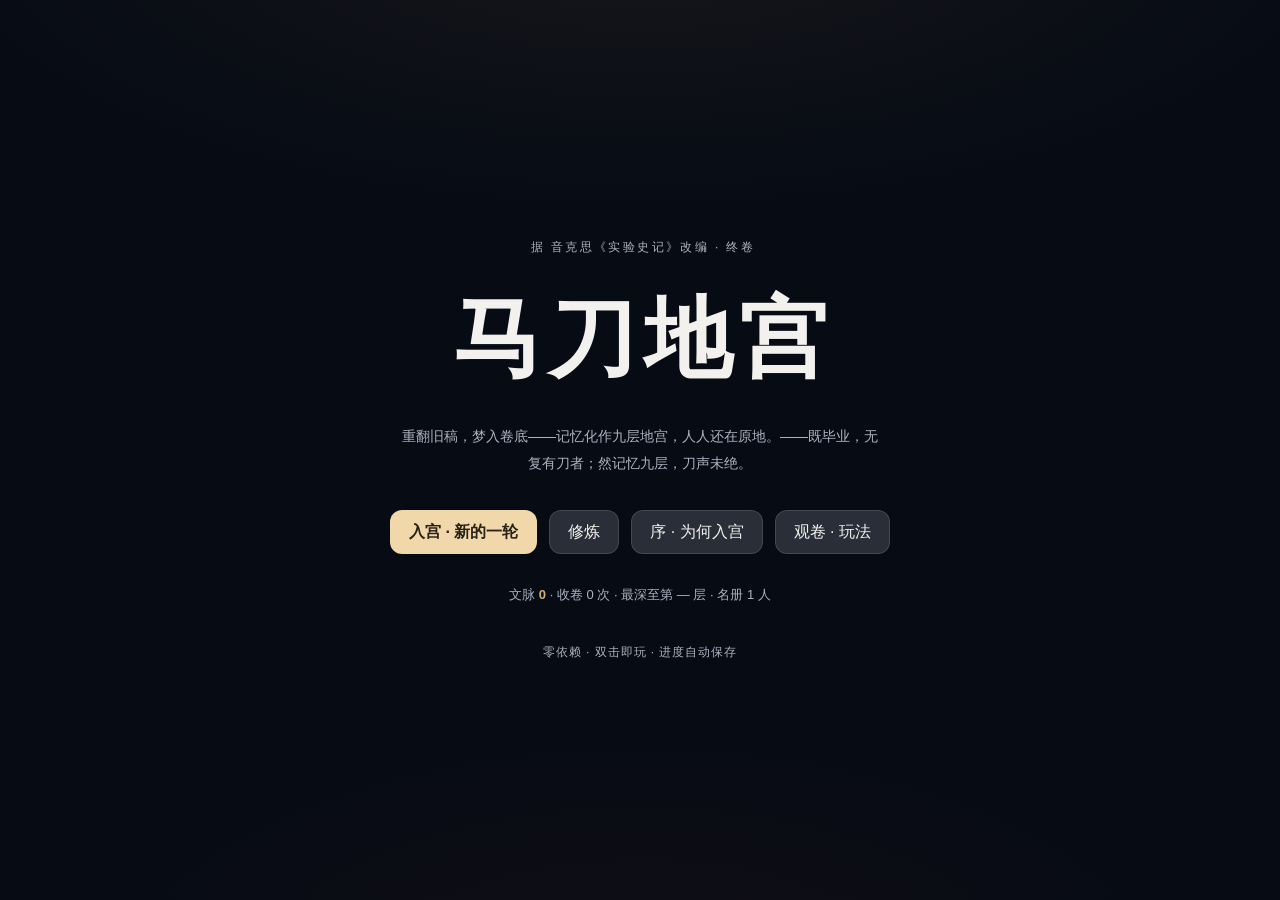
==== commit 459bb821: "chore: 归档本地未提交改动（2026-11-08 清理前快照）" ====
--- a/实验史记·马刀地宫.html
+++ b/实验史记·马刀地宫.html
@@ -162,7 +162,8 @@
 }
 #skillbar {
   position: absolute; bottom: 14px; left: 50%; transform: translateX(-50%);
-  display: flex; gap: 8px; align-items: flex-end;
+  display: flex; flex-wrap: wrap; justify-content: center; gap: 8px; align-items: flex-end;
+  max-width: 92vw;
 }
 .skill {
   position: relative; width: 84px; height: 58px; background: rgba(12,18,32,.9); border: 1px solid var(--line);
@@ -245,6 +246,107 @@
   #hud-floor { min-width: 0; }
 }
 
+/* 浮层界面：系统字体负责操作，宋体只保留在卷名与地宫字牌。 */
+:root {
+  --panel: #191d25; --panel-2: #222731; --line: #363c48;
+  --bone: #f3f1ed; --dim: #acb3c0; --gold: #d1af75; --gold-bright: #f1d8ab;
+  --glass: rgba(27,31,39,.9); --edge: rgba(255,255,255,.12);
+}
+body { font-family: -apple-system, BlinkMacSystemFont, "Segoe UI", "Microsoft YaHei", sans-serif; font-size: 14px; }
+button { touch-action: manipulation; }
+button:focus-visible, [tabindex]:focus-visible { outline: 2px solid #a9ceff; outline-offset: 4px; }
+.t-main { font-family: "Songti SC", "SimSun", serif; font-size: clamp(48px,8vw,88px); letter-spacing: .08em; padding-left: .08em; text-shadow: none; }
+#title-screen { gap: 24px; padding: 32px 24px; overflow: auto; }
+.t-sup { letter-spacing: .2em; font-size: 12px; }
+.t-sub { max-width: 480px; line-height: 1.9; }
+.t-foot { color: var(--dim); letter-spacing: .08em; }
+.t-btn, .hbtn, #panel-body .pbtn {
+  border-color: var(--edge); border-radius: 12px; letter-spacing: 0;
+  min-height: 44px; padding: 10px 18px; color: var(--bone);
+  background: #292e38;
+  transition: transform 160ms ease-out, background-color 160ms ease-out, border-color 160ms ease-out;
+}
+.t-btn.primary { background: var(--gold-bright); color: #292217; border-color: transparent; font-weight: 650; }
+.t-btn:hover, .hbtn:hover, #panel-body .pbtn:hover { background: #373e49; color: #fff; border-color: rgba(255,255,255,.3); transform: none; }
+.t-btn.primary:hover { background: #ffe7bf; color: #292217; }
+button:active:not(:disabled), .skill:active { transform: scale(.96); transition-duration: 60ms; }
+button:disabled { cursor: not-allowed; opacity: .4; }
+.s-title { letter-spacing: -.02em; color: var(--bone); }
+.s-sec { border: none; padding: 0; letter-spacing: 0; font-size: 13px; }
+.runner-card, .diff-row { border-radius: 14px; padding: 16px; }
+.runner-card.sel, .diff-row.sel { border-color: var(--gold); background: #302b24; }
+#hud-top {
+  top: 16px; left: 20px; right: 20px; padding: 12px 16px; gap: 20px;
+  background: var(--glass); border: 1px solid var(--edge); border-radius: 20px;
+  backdrop-filter: blur(20px) saturate(130%); box-shadow: 0 8px 32px #0003;
+}
+#hud-floor { min-width: 180px; flex-wrap: wrap; gap: 4px 10px; }
+#hud-floor-num { font-size: 11px; color: var(--dim); }
+#hud-floor-name { font-size: 17px; letter-spacing: 0; }
+.rule-tag { color: #ffad96; border-radius: 6px; }
+.rule-tag:empty { display: none; }
+.hud-bars { min-width: 100px; }
+.bar { height: 20px; border: none; border-radius: 8px; background: #ffffff12; }
+#bar-hp { background: #b95248; }
+.bar span { font-size: 11px; font-weight: 600; font-variant-numeric: tabular-nums; }
+.bar.sub { margin-top: 2px; height: 12px; }
+#hud-money { font-size: 12px; white-space: nowrap; }
+#hud-btns { gap: 4px; margin-left: auto; }
+.hbtn { background: transparent; border-color: transparent; padding: 10px 12px; }
+#minimap { top: 108px; right: 20px; border-radius: 16px; border-color: var(--edge); opacity: .85; }
+#skillbar {
+  bottom: 20px; flex-wrap: nowrap; padding: 8px; gap: 6px; border-radius: 22px;
+  background: var(--glass); border: 1px solid var(--edge); backdrop-filter: blur(20px);
+  box-shadow: 0 8px 32px #0004; overflow-x: auto; justify-content: flex-start;
+}
+.skill { width: 80px; flex: 0 0 80px; height: 56px; border: 1px solid transparent; border-radius: 14px; background: #ffffff08; transition: transform 140ms ease, background-color 140ms ease; }
+.skill:hover { background: #ffffff15; border-color: var(--edge); }
+.skill.armed { background: #d1af7526; border-color: var(--gold); box-shadow: none; }
+.skill .cd { border-radius: 14px; }
+.skill b { font-size: 12px; padding-top: 4px; }
+#objective-bar { bottom: 108px; border-color: var(--edge); border-radius: 14px; padding: 10px 16px; background: var(--glass); font-size: 12px; letter-spacing: 0; white-space: normal; width: max-content; max-width: min(560px,90vw); backdrop-filter: blur(16px); }
+#log { bottom: 128px; right: 24px; max-height: 132px; width: 240px; font-size: 11px; opacity: .7; }
+#toasts { top: 108px; width: min(420px,calc(100vw - 40px)); gap: 6px; }
+.toast { border-color: var(--edge); border-radius: 14px; background: var(--glass); color: var(--bone); font-size: 12px; letter-spacing: 0; padding: 12px 16px; backdrop-filter: blur(16px); box-shadow: 0 4px 16px #0003; }
+#panel-mask { background: #05080f80; backdrop-filter: blur(6px); transition: opacity 180ms ease, display 180ms allow-discrete; }
+#panel-mask.hidden { opacity: 0; pointer-events: none; }
+#panel { border-color: var(--edge); border-radius: 24px; background: rgba(27,31,39,.98); box-shadow: 0 24px 80px #0008; transition: transform 180ms ease-out; }
+#panel-mask.hidden #panel { transform: translateY(12px) scale(.98); }
+@starting-style {
+  #panel-mask:not(.hidden) { opacity: 0; }
+  #panel-mask:not(.hidden) #panel { transform: translateY(12px) scale(.98); }
+}
+#panel-head { padding: 18px 24px; background: #1b1f27; z-index: 1; border-bottom-color: var(--edge); }
+#panel-title { font-size: 19px; font-weight: 650; letter-spacing: -.02em; color: var(--bone); }
+#panel-close { width: 44px; height: 44px; border-radius: 50%; border: none; background: #ffffff0d; color: var(--dim); }
+#panel-body { padding: 12px 24px 24px; }
+#panel-body .row { border: none; border-radius: 12px; padding: 14px; margin-bottom: 8px; }
+#panel-body h5 { letter-spacing: .02em; }
+#panel-body .pbtn { flex-shrink: 0; color: var(--gold-bright); }
+#end-box { border-color: var(--edge); border-radius: 24px; }
+@media (max-width: 1100px) { #hud-top { gap: 12px; } #hud-floor { min-width: 0; } #hud-money { display: none; } }
+@media (max-width: 600px) {
+  #hud-top { top: 8px; left: 8px; right: 8px; padding: 10px; gap: 8px; flex-wrap: wrap; border-radius: 16px; }
+  #hud-floor { flex: 1; } .hud-bars { flex: 0 0 38%; }
+  #hud-btns { width: 100%; justify-content: space-between; } .hbtn { flex: 1; }
+  #toasts { top: 144px; } .toast { padding: 10px 12px; }
+  #panel { width: calc(100vw - 16px); max-height: 88dvh; border-radius: 20px; }
+  #panel-head { padding: 12px 16px; } #panel-body { padding: 12px 16px 20px; }
+  #panel-body .row { flex-wrap: wrap; } .runner-grid { grid-template-columns: 1fr; }
+  .t-btns { gap: 8px; } .t-btn { font-size: 14px; padding: 12px 16px; }
+  .t-meta { line-height: 1.8; } #title-screen { justify-content: safe center; }
+}
+@media (prefers-reduced-motion: reduce) {
+  *, *::before, *::after { animation-duration: .01ms !important; transition-duration: .01ms !important; }
+  button:active:not(:disabled), #panel-mask.hidden #panel { transform: none; }
+  #floor-card, #boss-card { animation: none !important; }
+}
+@media (prefers-reduced-transparency: reduce), (prefers-contrast: more) {
+  :root { --glass: #1b1f27; --edge: #707782; }
+  #hud-top, #skillbar, #objective-bar, .toast, #panel-mask { backdrop-filter: none; }
+  #panel-mask { background: #05080ff2; }
+}
+
 </style>
 </head>
 <body>
@@ -304,9 +406,9 @@
       </div>
       <div id="hud-money">钱 <b id="hud-cash">12</b> · 文脉 <b id="hud-wemai">0</b> · <span id="hud-kills">斩 0</span></div>
       <div id="hud-btns">
-        <button class="hbtn" id="btn-bag" title="行囊（I）">行囊</button>
-        <button class="hbtn" id="btn-blades" title="刀谱（K）">刀谱</button>
-        <button class="hbtn" id="btn-dex" title="图鉴（J）">图鉴</button>
+        <button class="hbtn" id="btn-bag" title="行囊（B）">行囊</button>
+        <button class="hbtn" id="btn-blades" title="刀谱（C）">刀谱</button>
+        <button class="hbtn" id="btn-dex" title="图鉴（V）">图鉴</button>
         <button class="hbtn" id="btn-sys" title="设置（Esc）">系统</button>
       </div>
     </div>
@@ -320,8 +422,8 @@
 
   <!-- ============ 面板 ============ -->
   <div id="panel-mask" class="hidden">
-    <div id="panel">
-      <div id="panel-head"><span id="panel-title"></span><button id="panel-close">✕</button></div>
+    <div id="panel" role="dialog" aria-modal="true" aria-labelledby="panel-title">
+      <div id="panel-head"><span id="panel-title"></span><button id="panel-close" aria-label="关闭面板">✕</button></div>
       <div id="panel-body"></div>
     </div>
   </div>
@@ -405,13 +507,13 @@
  * 实验史记 · 马刀地宫 —— 格网卷
  * 瓦片地图、视线（Bresenham）、广度寻路、视野（FOV）。
  * 瓦片码：0 墙 / 1 宫室地面 / 2 走廊 / 3 下行梯 / 4 木箱 / 5 史料 /
- *         6 灶间 / 7 树（可击碎的堵路物）/ 8 商摊
+ *         6 灶间 / 7 树（可击碎的堵路物）/ 8 商摊 / 9 陷阱（可见尖刺，踩中即发）
  * 核心层文件：不碰 DOM，Node 可直测。挂载：MDG.Grid
  * ============================================================ */
 (function (ROOT) {
   "use strict";
 
-  const WALL = 0, FLOOR = 1, CORR = 2, STAIRS = 3, CHEST = 4, SCROLL = 5, CAMPFIRE = 6, TREE = 7, SHOP = 8;
+  const WALL = 0, FLOOR = 1, CORR = 2, STAIRS = 3, CHEST = 4, SCROLL = 5, CAMPFIRE = 6, TREE = 7, SHOP = 8, TRAP = 9;
 
   function makeMap(w, h) {
     const tiles = new Array(w * h).fill(WALL);
@@ -527,7 +629,7 @@
   }
 
   ROOT.MDG = ROOT.MDG || {};
-  ROOT.MDG.Grid = { WALL, FLOOR, CORR, STAIRS, CHEST, SCROLL, CAMPFIRE, TREE, SHOP, makeMap, idx, inB, at, set, walkable, opaque, los, fov, stepToward, distField, DIRS, manh, pushDest };
+  ROOT.MDG.Grid = { WALL, FLOOR, CORR, STAIRS, CHEST, SCROLL, CAMPFIRE, TREE, SHOP, TRAP, makeMap, idx, inB, at, set, walkable, opaque, los, fov, stepToward, distField, DIRS, manh, pushDest };
 })(typeof window !== "undefined" ? window : globalThis);
 
 </script>
@@ -551,7 +653,7 @@
   const CHARS = {
     yinkesi: {
       id: "yinkesi", name: "音克思", hao: "史官", glyph: "史", color: "#c9a45f",
-      hp: 18, dmg: 2, runner: true,
+      hp: 20, dmg: 2, runner: true, attackRecovery: 1,
       passive: { name: "录技", desc: "首次斩杀有名之角色，录其技入刀谱（仅史官可得）。" },
       skill: { id: "xueji", name: "血祭", kind: "self", cd: 5,
         desc: "损当前半血（至少留1），接下来两次伤害翻倍。", blood: 2 },
@@ -560,7 +662,7 @@
     },
     /* ---- 学子（杂兵）与树 ---- */
     mob: { id: "mob", name: "实验学子", hao: "路人", glyph: "生", color: "#8c8577",
-      hp: 4, dmg: 1, mob: true, saw: 5,
+      hp: 4, dmg: 2, mob: true, saw: 7, attackRecovery: 1,
       passive: { name: "无", desc: "无。" }, quote: "凡马刀，规则至简，而引人入胜。", bio: "地宫里游荡的旧日同窗。" },
     tree: { id: "tree", name: "树", hao: "崇国所种", glyph: "木", color: "#4c6b3c",
       hp: 1, dmg: 0, mob: true, saw: 0,
@@ -573,8 +675,8 @@
         desc: "距二内一敌受2伤。（六班数学之首也）" },
       quote: "万震者，六班数学之首也，潜心至学，无多事。", bio: "TGO成员。地宫第一层之镇守——初执马刀，先问他。" },
     dage: { id: "dage", name: "贾瀚元", hao: "大哥", glyph: "哥", color: "#c06a2c",
-      hp: 18, dmg: 2, runner: true, saw: 7,
-      passive: { name: "城墙之梦", desc: "立于墙边时刀击+1。（梦破败城墙，苔藓覆其上）", wallBonus: 1 },
+      hp: 22, dmg: 2, runner: true, saw: 7,
+      passive: { name: "城墙之梦", desc: "梦破败城墙，苔藓覆其上——梦里他有讲不完的题。" },
       skill: { id: "hushoushuang", name: "护手霜之赠", kind: "unit", range: 3, dmg: 1, stun: 1, cd: 3,
         desc: "距三内一敌受1伤且晕一回合。（此乃吾心意也）" },
       quote: "大哥者，贾瀚元也。", bio: "实验三异能者之首。第二层异能之窟的镇守。" },
@@ -591,7 +693,7 @@
         desc: "距三内一敌受2伤并击退一格。（滚。——声极尖锐，远亦及之）" },
       quote: "仙致于学，常走而饭，走而诵。", bio: "异能之窟的游荡精英之一。" },
     luhao: { id: "luhao", name: "刘鲁豪", hao: "道", glyph: "豪", color: "#4a6d9c",
-      hp: 24, dmg: 3, runner: true, saw: 7,
+      hp: 24, dmg: 2, runner: true, saw: 7,
       passive: { name: "大腹如斗", desc: "刀击伤害翻倍。（道之所在，刀下加倍奉还）", knifeMul: 2 },
       skill: { id: "jincxiu", name: "锦绣昼行", kind: "unit", range: 3, dmg: 2, stun: 1, cd: 3,
         desc: "距三内一敌受2伤且晕一回合。（恋爱而不让人知，如锦绣夜行）" },
@@ -726,23 +828,23 @@
    * boss/elite/mobs: 生成配方。gate: 梯锁条件（默认镇守死则开）。
    * shop: 有小卖部否。 */
   const FLOORS = [
-    { n: 1, name: "跑道之下", rule: null, ruleDesc: "", boss: "wanzhen", elites: [], mobs: 3,
+    { n: 1, name: "跑道之下", rule: null, ruleDesc: "", boss: "wanzhen", elites: [], mobs: 3, traps: ["spike"],
       intro: "梦从操场开始。白线还在，万震坐在跑道边等一道题——他说过，题来了才抬头。想往下走，先接他一刀。" },
-    { n: 2, name: "异能之窟", rule: "dyad", ruleDesc: "情比金坚：相邻之敌，其伤加一——先分其阵", boss: "dage", elites: ["shenren", "xiannv"], mobs: 4,
+    { n: 2, name: "异能之窟", rule: "dyad", ruleDesc: "情比金坚：相邻之敌，其伤加一——先分其阵", boss: "dage", elites: ["shenren", "xiannv"], mobs: 3, traps: ["spike"],
       intro: "走廊记得那三个人。异能者在梦里也不会让路，只会合唱——先分开他们，再面见大哥。" },
-    { n: 3, name: "三国刀廊", rule: "chaos", ruleDesc: "党争：敌人二成机率打错人——同门相争，各怀鬼胎", boss: "luhao", elites: ["xiaochuan"], mobs: 4,
+    { n: 3, name: "三国刀廊", rule: "chaos", ruleDesc: "党争：敌人二成机率打错人——同门相争，各怀鬼胎", boss: "luhao", elites: ["xiaochuan"], mobs: 4, traps: ["spike", "poison"],
       intro: "教室的课桌长进了土里，两把刀还插着。鲁豪在等一场没打完的架——记忆里的他，说过『急击勿失』。" },
-    { n: 4, name: "协会堂", rule: "uprising", ruleDesc: "起义：琛半血之时，其二心腹必至", boss: "zichen", elites: ["guyin", "yiran"], mobs: 4, shop: true,
+    { n: 4, name: "协会堂", rule: "uprising", ruleDesc: "起义：琛半血之时，其二心腹必至", boss: "zichen", elites: ["guyin", "yiran"], mobs: 4, shop: true, traps: ["spike", "poison"],
       intro: "折叠桌还在，『世界马刀协会』被摸得发亮。子琛从不商量：此为通知尔，非求建议也——他半血之时，记得留后手。" },
-    { n: 5, name: "合流渊", rule: "stench", ruleDesc: "鲍鱼之肆：回合结束，相邻者互相腐蚀各损1血——贴身即换血", boss: "touge", elites: ["lifan", "limo"], mobs: 5, shop: true,
+    { n: 5, name: "合流渊", rule: "stench", ruleDesc: "鲍鱼之肆：回合结束，相邻者互相腐蚀各损1血——贴身即换血", boss: "touge", elites: ["lifan", "limo"], mobs: 5, shop: true, traps: ["spike", "poison"],
       intro: "食堂的灯管还在频闪。六班七班合流之处溴味不散——头哥的陀螺，在梦里也没停过。" },
-    { n: 6, name: "禁令厅", rule: "suomen", ruleDesc: "锁门：击退之术失效；梯封两重——须斩钦法，并缴为兵之钥", boss: "qinfa", elites: ["weibing", "xiangdong"], mobs: 5, shop: true, gateExtra: ["weibing"],
+    { n: 6, name: "禁令厅", rule: "suomen", ruleDesc: "锁门：击退之术失效；梯封两重——须斩钦法，并缴为兵之钥", boss: "qinfa", elites: ["weibing", "xiangdong"], mobs: 5, shop: true, gateExtra: ["weibing"], traps: ["spike", "poison", "rock"],
       intro: "办公楼一层比一层静。钦法还在等一个解释，为兵的相机还没放下——这一层梯封两重，钥匙在别人身上。" },
-    { n: 7, name: "神算之间", rule: "yansuan", ruleDesc: "验算：回合末，wonder 血量为偶则回2血——算好伤害，打成奇数", boss: "wonder", elites: ["wenbin", "wanzhen"], mobs: 5, shop: true,
+    { n: 7, name: "神算之间", rule: "yansuan", ruleDesc: "验算：回合末，wonder 血量为偶则回2血——算好伤害，打成奇数", boss: "wonder", elites: ["wenbin", "wanzhen"], mobs: 5, shop: true, traps: ["spike", "poison", "rock"],
       intro: "图书馆只剩一盏灯。wonder 把粉笔题画了一地：『人也是题。』——梦里他还不认输，验算从不出错。" },
-    { n: 8, name: "崇国庭", rule: "zhongshu", ruleDesc: "种树不绝：每回合生树堵路（至多三株）——树亦可为汝挡刀", boss: "chongguo", elites: ["qinfa", "qiyue", "ziye"], mobs: 5, shop: true,
+    { n: 8, name: "崇国庭", rule: "zhongshu", ruleDesc: "种树不绝：每回合生树堵路（至多三株）——树亦可为汝挡刀", boss: "chongguo", elites: ["qinfa", "qiyue", "ziye"], mobs: 5, shop: true, traps: ["spike", "poison", "rock"],
       intro: "校长室沉在最深处。卷宗合不上，树一茬一茬地长——记忆里的崇国，还在种他的树。" },
-    { n: 9, name: "终焉之庭", rule: "cans", ruleDesc: "看台飞瓶：与敌同行或同列，回合初被砸1血——走位，别站线上", boss: "wonder", bossTag: "终焉", elites: ["dage", "shaoming"], mobs: 6,
+    { n: 9, name: "终焉之庭", rule: "cans", ruleDesc: "看台飞瓶：与敌同行或同列，回合初被砸1血——走位，别站线上", boss: "wonder", bossTag: "终焉", elites: ["dage", "shaoming"], mobs: 6, traps: ["spike", "poison", "rock"],
       intro: "梧桐叶落在铁门上。看台空着，看的人永远在看——最后一战。写完它，就毕业。" }
   ];
 
@@ -750,20 +852,33 @@
   const ITEMS = {
     fantuan: { id: "fantuan", name: "饭团", price: 6, kind: "heal", val: 5, desc: "回复5血。（食堂之魂）" },
     mantou: { id: "mantou", name: "大馒头", price: 12, kind: "heal", val: 10, desc: "回复10血。（实而不华）" },
+    jitui: { id: "jitui", name: "大鸡腿", price: 22, kind: "heal", val: 16, desc: "回复16血。（小卖部镇店之宝）" },
     hugoushuang: { id: "hugoushuang", name: "护手霜", price: 10, kind: "shield", val: 3, desc: "获得3点护盾。（之韫所赠）" },
     yumi: { id: "yumi", name: "玉米", price: 14, kind: "empower", val: 1, desc: "下次伤害翻倍。（幻想玉米为刃）" },
     shuihu: { id: "shuihu", name: "水壶", price: 10, kind: "cdclear", desc: "立即清空所有技能冷却。（嗜水如命）" },
     heibang: { id: "heibang", name: "黑棒", price: 15, kind: "buff", val: 12, desc: "十二回合内刀击+1。（不盈尺而威力无双）" },
     tuoluo: { id: "tuoluo", name: "陀螺·三溴化氮", price: 16, kind: "throw", range: 3, dmg: 2, stun: 1, desc: "掷出：距三内一敌受2伤并晕一回合。（鲜有败绩）" }
   };
-  const SHOP_STOCK = ["fantuan", "mantou", "hugoushuang", "yumi", "shuihu", "heibang", "tuoluo"];
+  const SHOP_STOCK = ["fantuan", "mantou", "jitui", "hugoushuang", "yumi", "shuihu", "heibang", "tuoluo"];
+
+  /* ---------------- 陷阱类型 ----------------
+     spike 尖刺：踩中损3，一次性（默认）
+     poison 毒沼：踩上中毒3回合（不报废，持续危险）
+     rock 落石：站在其同行同列，回合末被落石砸1（一次性） */
+  const TRAP_KINDS = {
+    spike: { name: "尖刺", desc: "踩上损3血，一次性。", dmg: 3, once: true },
+    poison: { name: "毒沼", desc: "踩上中毒3回合，沼泽不消失。", poison: 3, once: false },
+    rock: { name: "落石", desc: "处在同排同列，回合末被砸1血，石落即碎。", rock: 1, once: true }
+  };
 
   /* ---------------- 刀卡（遗物，本轮有效） ---------------- */
   const RELICS = {
-    firststrike: { id: "firststrike", name: "先手刀", desc: "每回合首次刀击+1。（早读查得严，唯快不破）" },
+    counterguard: { id: "counterguard", name: "反守为攻", desc: "弹反成功获得1盾，此效果最多补到3盾。适合近身迎击与多敌战。" },
+    insight: { id: "insight", name: "见招悟刀", desc: "弹反成功令全部技能冷却额外减少1回合。适合弹反与技能交替。" },
+    firststrike: { id: "firststrike", name: "先手刀", desc: "刀击永远+1——本作一刀一回合，刀刀皆先手。（早读查得严，唯快不破）" },
     shield3: { id: "shield3", name: "班主任的偏爱", desc: "每层开局获得3点护盾。（含笑素善大哥）" },
     bloodfree: { id: "bloodfree", name: "以道代血", desc: "血祭不再损血，只耗一息。（道之所在，血不轻洒）" },
-    killheal: { id: "killheal", name: "庆功之宴", desc: "击破回复由2升为4。（大胜而归，理当加餐）" },
+    killheal: { id: "killheal", name: "庆功之宴", desc: "击破回复由3升为5。（大胜而归，理当加餐）" },
     cleave: { id: "cleave", name: "刀扫一片", desc: "刀击同时波及相邻的另一名敌人。（马刀本是横扫之术）" },
     reach: { id: "reach", name: "长杆马刀", desc: "刀击可及两格。（加长一寸，强出一分）" },
     nightwalk: { id: "nightwalk", name: "锦绣夜行", desc: "每层首次刀击+2。（恋爱而不让人知）" },
@@ -771,14 +886,16 @@
   };
 
   /* ---------------- 修炼树（文脉） ---------------- */
+  /* 数值基调（2026-09-19 重排）：
+     满修共 149 文脉（约 5-8 轮）；每条线边际价值对齐，
+     体魄封顶 +8 血（不再一枝独秀），护身改「每层护盾」细水长流。 */
   const META_TREE = [
-    { id: "fist", name: "拳不离手", max: 3, cost: [8, 16, 28], desc: "刀击+1/级。（冬练三九）" },
-    { id: "body", name: "体魄", max: 3, cost: [8, 16, 28], desc: "生命上限+4/级。（跑操不落）" },
-    { id: "purse", name: "盘缠", max: 2, cost: [6, 12], desc: "开局零花钱+10/级。（压岁钱藏着）" },
+    { id: "body", name: "体魄", max: 2, cost: [10, 22], desc: "生命上限+4/级。（跑操不落）" },
+    { id: "purse", name: "盘缠", max: 2, cost: [6, 12], desc: "开局零花钱+12/级。（压岁钱藏着）" },
     { id: "appetite", name: "饭量", max: 2, cost: [6, 12], desc: "食物回复+2/级。（食堂阿姨手不抖）" },
     { id: "hearth", name: "灶火", max: 1, cost: [10], desc: "灶间歇息另获3点护盾。（灶膛余温）" },
     { id: "blood", name: "血性", max: 1, cost: [15], desc: "血祭翻倍次数+1。（血祭血祭血血祭）" },
-    { id: "guard", name: "护身", max: 1, cost: [10], desc: "入宫自带2点护盾。（班主任的偏爱·平替）" },
+    { id: "guard", name: "护身", max: 2, cost: [8, 18], desc: "每层开局护盾+1/级。（贴身小棉袄）" },
     { id: "royalty", name: "稿费", max: 2, cost: [10, 20], desc: "文脉获取+10%/级。（立言之利）" }
   ];
 
@@ -795,7 +912,7 @@
   ];
 
   ROOT.MDG = ROOT.MDG || {};
-  ROOT.MDG.DATA = { CHARS, CH, DIFFS, DIFF_BY_V, FLOORS, ITEMS, SHOP_STOCK, RELICS, META_TREE, ACHIEVES };
+  ROOT.MDG.DATA = { CHARS, CH, DIFFS, DIFF_BY_V, FLOORS, ITEMS, SHOP_STOCK, RELICS, META_TREE, ACHIEVES, TRAPS: TRAP_KINDS };
 })(typeof window !== "undefined" ? window : globalThis);
 
 </script>
@@ -942,20 +1059,47 @@
       for (let t = 0; t < 40; t++) {
         const x = R.int(1, map.w - 2), y = R.int(1, map.h - 2);
         if (G.at(map, x, y) === G.FLOOR && free(x, y)) {
-          places.scrolls.push([x, y, "f" + def.n + "s" + i]); taken.add(y * map.w + x); break;
+          /* 先试放再验连通：防水廊死格 */
+          G.set(map, x, y, G.SCROLL);
+          const ok = sane(map);
+          if (ok) { places.scrolls.push([x, y, "f" + def.n + "s" + i]); taken.add(y * map.w + x); }
+          else G.set(map, x, y, G.FLOOR);
+          if (ok) break;
         }
       }
     }
     for (let i = 0; i < places.scrolls.length; i++) {
       const s = places.scrolls[i]; G.set(map, s[0], s[1], G.SCROLL);
     }
+    /* 陷阱：每层至少三处并随深度增加，离出生点至少4格；类型存入 trapKinds 供引擎读取 */
+    const trapN = Math.min(9, 3 + Math.ceil(def.n / 2));
+    const kinds = def.traps || ["spike"];
+    const trapKinds = {};
+    for (let i = 0; i < trapN; i++) {
+      for (let t = 0; t < 40; t++) {
+        const x = R.int(1, map.w - 2), y = R.int(1, map.h - 2);
+        if (G.at(map, x, y) === G.FLOOR && free(x, y)) {
+          G.set(map, x, y, G.TRAP);
+          /* 多类型层先保证每种至少出现一次，再继续随机铺设。 */
+          trapKinds[x + "," + y] = i < kinds.length ? kinds[i] : R.pick(kinds);
+          taken.add(y * map.w + x);
+          break;
+        }
+      }
+    }
+    map.trapKinds = trapKinds;
     /* 崇国庭：先种两株树 */
     if (def.rule === "zhongshu") {
       for (let i = 0; i < 2; i++) {
         for (let t = 0; t < 40; t++) {
           const x = R.int(1, map.w - 2), y = R.int(1, map.h - 2);
           if (G.at(map, x, y) === G.FLOOR && free(x, y) && far(x, y, 5)) {
-            G.set(map, x, y, G.TREE); places.trees.push([x, y]); taken.add(y * map.w + x); break;
+            /* 树是实体墙：放置后复验所有特殊格，避免贴图能走、实际被树截断。 */
+            G.set(map, x, y, G.TREE);
+            if (sane(map)) {
+              places.trees.push([x, y]); taken.add(y * map.w + x); break;
+            }
+            G.set(map, x, y, G.FLOOR);
           }
         }
       }
@@ -979,6 +1123,45 @@
   ROOT.MDG = ROOT.MDG || {};
   ROOT.MDG.Gen = { genFloor, sane };
 })(typeof window !== "undefined" ? window : globalThis);
+
+</script>
+<script>
+/* 镇守刀卡选择：候选只生成一次，随局存档；选择本身不推进回合。 */
+(function (ROOT) {
+  'use strict';
+  const MDG = ROOT.MDG;
+  function prepare(G) {
+    if (G.relicChoices && G.relicChoices.length) return;
+    const pool = Object.keys(MDG.DATA.RELICS).filter(id => !G.relics.includes(id));
+    if (!pool.length) {
+      const money = (G.relicDrafts || 0) * 12;
+      G.money += money;
+      G.relicDrafts = 0;
+      G.relicChoices = [];
+      if (money) G.ev.push({ t: 'log', text: '刀卡已集齐，未选奖励折为' + money + '钱。' });
+      return;
+    }
+    G.relicChoices = G.r.shuffle(pool).slice(0, 3);
+    G.ev.push({ t: 'relicChoice' });
+  }
+  function offer(G) {
+    G.relicDrafts = (G.relicDrafts || 0) + 1;
+    prepare(G);
+  }
+  function choose(G, id) {
+    if (!(G.relicDrafts > 0) || !(G.relicChoices || []).includes(id) || G.relics.includes(id)) return false;
+    const def = MDG.DATA.RELICS[id];
+    if (!def) return false;
+    G.relics.push(id);
+    G.relicDrafts--;
+    G.relicChoices = [];
+    G.ev.push({ t: 'relic', id, name: def.name });
+    G.ev.push({ t: 'log', text: '选定刀卡「' + def.name + '」——' + def.desc });
+    if (G.relicDrafts > 0) prepare(G);
+    return true;
+  }
+  MDG.Rewards = { offer, choose };
+})(typeof window !== 'undefined' ? window : globalThis);
 
 </script>
 <script>
@@ -1014,7 +1197,11 @@
       /* boss 身份由入层时的落位显式给定（同一人可镇守一层、又为别层精英） */
       boss: !!opts.boss, elite: !!opts.elite, mob: !!ch.mob,
       aggro: false, dead: false, lethalUsed: false, firstHitTaken: false,
-      telegraph: false, _parried: false, parryCd: 0,
+      /* 普攻冷却独立于技能冷却：attackCd 是当前还需恢复的行动数。 */
+      attackCd: 0,
+      attackRecovery: Math.max(0, ch.attackRecovery == null ? 1 : ch.attackRecovery),
+      attackWarning: false,
+      telegraph: false, _parried: false, parryCd: 0, atkWind: 0,
       bossTag: opts.bossTag || null
     };
     return u;
@@ -1035,8 +1222,8 @@
     const runner = D.CH(opts.runnerId || "yinkesi");
     if (!runner || !runner.runner) throw new Error("bad runner: " + opts.runnerId);
     const G = {
-      v: 1, seed, diff, runnerId: runner.id, floorIdx: 0, round: 1,
-      money: 12 + (meta.purse || 0) * 10,
+      v: 1, combatTimingVersion: 1, combatTime: 0, seed, diff, runnerId: runner.id, floorIdx: 0, round: 1,
+      money: 12 + (meta.purse || 0) * 12,
       learned: {},          // chId -> true（本轮已录技）
       learnedSkills: [],    // 已录主动技 id
       relics: [], items: [{ id: "fantuan", n: 2 }],
@@ -1051,10 +1238,16 @@
     const p = makeUnit(runner.id, 0, 0, { side: "p" });
     p.maxHp = runner.hp + (meta.body || 0) * 4;
     p.hp = p.maxHp;
-    p.dmg = (runner.dmg || 2) + (meta.fist || 0);
+    p.dmg = runner.dmg || 2;
     addSkill(p, runner.skill);                 // 血祭（或该将本技）打底
-    if (runner.id === "yinkesi" && (meta.blood || 0) > 0) p.skills[0].blood += meta.blood;
-    if (meta.guard) p.st.shield += meta.guard;
+    if (runner.id === "wonder") {
+      /* 马刀之神亲传：血祭三连（置于技首，与被动「血祭后三次翻倍」配套） */
+      p.skills.unshift({ id: "xueji", name: "血祭", kind: "self", cd: 5, blood: 3, cdLeft: 0,
+        desc: "损当前半血（至少留1），接下来三次伤害翻倍。（马刀之神亲传）" });
+    }
+    if ((meta.blood || 0) > 0 && p.skills[0] && p.skills[0].id === "xueji") p.skills[0].blood += meta.blood; /* 血性修炼：凡血祭皆适用 */
+
+    G._metaBonuses = meta; /* enterFloor 的每层加成从这里读 */
     G.player = p;
     enterFloor(G, 0);
     return G;
@@ -1071,7 +1264,8 @@
     G.map = built.map;
     const places = built.places;
     const d = D.DIFF_BY_V[G.diff];
-    const scaleHp = (v) => Math.max(1, Math.round(v * d.eHp));
+    const depth = 1 + 0.05 * floorIdx; /* 层深递增：越深越硬（第9层+40%） */
+    const scaleHp = (v) => Math.max(1, Math.round(v * d.eHp * depth));
     const scaleDmg = (v) => Math.max(1, v + d.eDmg);
     G.enemies = [];
     if (places.boss) {
@@ -1100,10 +1294,19 @@
     G.scrollsTotal = places.scrolls.length;
     G.stairsOpen = false;
     G._stairsOpen = false; // 渲染用缓存：每次 act 末刷新
+    G._floorKnifeUsed = false; // 锦绣夜行：每层首刀重置
     G.key = false;
     /* 史官落点：出生宫室正中 */
     G.player.x = G.map.spawn[0]; G.player.y = G.map.spawn[1];
+    /* 换层给刀锋一个干净的起手拍，避免上一层的恢复计时带入新地图。 */
+    normalizeAttackState(G.player);
+    G.player.attackCd = 0;
+    G.player.attackWarning = false;
+    G.player.telegraph = false;
+    G.player.atkWind = 0;
     if ((G.relics || []).includes("shield3")) G.player.st.shield += 3;
+    /* 修炼「护身」：每层开局护盾（细水长流） */
+    if (G._metaBonuses && G._metaBonuses.guard) G.player.st.shield += G._metaBonuses.guard;
     /* 注意：不清 G.ev——下行时 enterFloor 在 act() 中途被调，事件流必须保住 */
     log(G, "入第" + CN_NUM[floorIdx] + "层 · " + def.name);
     if (def.rule) log(G, "〔" + def.rule + "〕" + def.ruleDesc);
@@ -1122,6 +1325,37 @@
   function occupied(G, x, y) { return !!unitAt(G, x, y); }
   function adj(a, b) { return Math.abs(a.x - b.x) + Math.abs(a.y - b.y) === 1; }
   function hasP(u, key) { return !!(u.passive && u.passive[key]); }
+  function normalizeAttackState(u) {
+    if (!Number.isFinite(u.attackCd)) u.attackCd = 0;
+    if (!Number.isFinite(u.attackRecovery)) u.attackRecovery = 1;
+    if (typeof u.attackWarning !== "boolean") u.attackWarning = false;
+  }
+  function clearAttackWindup(u) {
+    u.atkWind = 0;
+    u.attackWarning = false;
+    u.telegraph = false;
+  }
+  const PARRY_TIMING = Object.freeze({ open: 600, close: 780, strike: 820 });
+  function counterReady(G, u) {
+    const age = (G.combatTime || 0) - u.windupAt;
+    return !u.dead && !!u.telegraph && age >= PARRY_TIMING.open && age < PARRY_TIMING.close;
+  }
+  function canCounter(G, att, def) {
+    return att.side === "p" && def.side === "e" && counterReady(G, def) && adj(att, def);
+  }
+  function startKnife(G, att, def) {
+    normalizeAttackState(att);
+    /* 迎击是防御反应：相邻红框可打断自己的收刀，但仍产生正常冷却。 */
+    if (att.attackCd > 0 && !canCounter(G, att, def)) {
+      ev(G, { t: "attackCooldown", x: att.x, y: att.y, uid: att.uid, who: att.name, turns: att.attackCd });
+      return false;
+    }
+    /* +1 让 recovery=1 真正阻止下一个行动回合；turnEnd 会先消掉当前拍。 */
+    att.attackCd = att.attackRecovery + 1;
+    clearAttackWindup(att);
+    ev(G, { t: "attackStart", x: att.x, y: att.y, uid: att.uid, who: att.name, turns: att.attackRecovery });
+    return true;
+  }
   function livingEnemies(G) { return G.enemies.filter(u => !u.dead && !(u.chId === "tree")); }
   function treeCount(G) {
     let n = 0; const Gr = G3();
@@ -1148,21 +1382,32 @@
   function strike(G, att, def, kind, opt) {
     opt = opt || {};
     const evs = G.ev;
+    const counter = canCounter(G, att, def) && !opt.noCleave;
+    if (kind === "knife" && !startKnife(G, att, def)) return 0;
+    ev(G, { t: "swing", uid: att.uid, targetUid: def.uid, x: att.x, y: att.y,
+      tx: def.x, ty: def.y, kind, side: att.side });
     /* 闪避 */
-    if (!opt.pierce && hasP(def, "dodge") && G.r.chance(def.passive.dodge)) {
-      ev(G, { t: "miss", x: def.x, y: def.y, name: def.name });
+    if (!counter && !opt.pierce && hasP(def, "dodge") && G.r.chance(def.passive.dodge)) {
+      ev(G, { t: "miss", uid: def.uid, x: def.x, y: def.y, fromX: att.x, fromY: att.y, name: def.name });
       log(G, def.name + "闪过一击。");
-      return;
+      return 0;
     }
     let dmg = opt.dmg || 0;
     /* 弹反：亮刀之敌被迎击——加伤并令其失措（攻势尽消） */
-    if (att.side === "p" && def.side === "e" && def.telegraph && !def.dead) {
-      dmg += 2;
+    if (counter) {
       def._parried = true;
       def.parries = (def.parries || 0) + 1;
       def.parryCd = Math.min(4, 1 + def.parries); /* 戒备逐次加长：1→2→3 回合 */
-      def.telegraph = false;
-      ev(G, { t: "parry", x: def.x, y: def.y, name: def.name });
+      clearAttackWindup(def);
+      ev(G, { t: "parry", uid: def.uid, x: def.x, y: def.y, fromX: att.x, fromY: att.y, name: def.name });
+      if (G.relics.includes("counterguard") && att.st.shield < 3) {
+        att.st.shield++;
+        ev(G, { t: "relicProc", x: att.x, y: att.y, text: "反守 +1盾" });
+      }
+      if (G.relics.includes("insight")) {
+        att.skills.forEach(sk => { sk.cdLeft = Math.max(0, sk.cdLeft - 1); });
+        ev(G, { t: "relicProc", x: att.x, y: att.y, text: "悟刀 · 技冷-1" });
+      }
       log(G, "弹反！" + def.name + "的攻势被荡开——其本回合失措。");
     }
     /* 情比金坚：相邻之敌，其伤加一 */
@@ -1193,9 +1438,11 @@
       if (hasP(att, "lowHpBonus") && att.hp < (att.passive.lowHpAt || 5)) dmg += att.passive.lowHpBonus;
       if (hasP(att, "grudgeStack") && att.st.grudge > 0) { dmg += 1; att.st.grudge--; }
     }
+    /* 刀伤倍率先算，弹反奖励后加，避免 knifeMul 覆盖 +2；血祭仍可翻倍此奖励。 */
+    if (counter) dmg += 2;
     if (kind === "skill" && opt.evenBonus && def.hp % 2 === 0) dmg += opt.evenBonus;
-    /* 血祭之力 */
-    if (att.st.emp > 0) { dmg *= 2; att.st.emp--; ev(G, { t: "emp", x: att.x, y: att.y }); }
+    /* 血祭之力（溅射不消耗） */
+    if (att.st.emp > 0 && !opt.noEmp) { dmg *= 2; att.st.emp--; ev(G, { t: "emp", x: att.x, y: att.y }); }
     /* 暴击（秒之） */
     let crit = false;
     if (hasP(att, "critChance") && G.r.chance(att.passive.critChance)) { dmg = Math.round(dmg * (att.passive.critMul || 2)); crit = true; }
@@ -1205,32 +1452,45 @@
       if (def.st.shield > 0) {
         const absorb = Math.min(def.st.shield, dmg);
         def.st.shield -= absorb; dmg -= absorb;
-        ev(G, { t: "shield", x: def.x, y: def.y, val: absorb });
+        ev(G, { t: "shield", uid: def.uid, x: def.x, y: def.y, fromX: att.x, fromY: att.y, val: absorb });
       }
       if (dmg > 0 && hasP(def, "takenReduce")) dmg = Math.max(1, dmg - def.passive.takenReduce);
       if (dmg > 0 && hasP(def, "firstHitReduce") && !def.firstHitTaken) { dmg = Math.max(0, dmg - def.passive.firstHitReduce); def.firstHitTaken = true; }
       if (dmg > 0 && hasP(def, "auraReduce") && adj(att, def)) dmg = Math.max(1, dmg - def.passive.auraReduce);
     }
-    if (dmg <= 0) { ev(G, { t: "hit", x: def.x, y: def.y, dmg: 0, crit, zero: true }); return; }
+    const impact = { uid: def.uid, sourceUid: att.uid, x: def.x, y: def.y,
+      fromX: att.x, fromY: att.y, hpBefore: def.hp, maxHp: def.maxHp, side: def.side };
+    if (dmg <= 0) { ev(G, { t: "hit", ...impact, dmg: 0, crit, zero: true }); return 0; }
     def.hp -= dmg;
-    ev(G, { t: "hit", x: def.x, y: def.y, dmg, crit });
+    ev(G, { t: "hit", ...impact, dmg, crit });
     /* 卧薪尝胆（被打者积怨） */
     if (hasP(def, "grudgeStack")) def.st.grudge = Math.min(def.passive.grudgeCap || 2, def.st.grudge + def.passive.grudgeStack);
     /* 附加效果 */
-    if (opt.stun && !hasP(def, "immuneStun")) def.st.stun = Math.max(def.st.stun, opt.stun);
+    /* 反控制链：已晕者不可再被晕（晕完必须给一回合行动权） */
+    if (opt.stun && !hasP(def, "immuneStun") && def.st.stun === 0) def.st.stun = opt.stun;
     if (opt.seal) def.st.disarm = Math.max(def.st.disarm, opt.seal);
     if (opt.poison) def.st.poison = Math.max(def.st.poison, opt.poison);
     if (opt.heal && !att.dead) heal(G, att, opt.heal);
+    let pushed = false;
     if (opt.push && !hasP(def, "immuneKnock") && G.floorDef.rule !== "suomen") {
       const Gr = G3();
       const dx = Math.sign(def.x - att.x), dy = Math.sign(def.y - att.y);
       const [px, py] = Gr.pushDest(G.map, def.x, def.y, dx, dy, opt.push, (x, y) => occupied(G, x, y));
+      pushed = px !== def.x || py !== def.y;
+      if (pushed) ev(G, { t: "push", uid: def.uid, x0: def.x, y0: def.y, x1: px, y1: py });
       def.x = px; def.y = py;
     }
-    log(G, (att.side === "p" ? "汝击" : "") + (att.side === "e" && def.side === "p" ? "" : "") + hitLine(G, att, def, dmg, kind, crit));
+    log(G, hitLine(G, att, def, dmg, kind, crit));
     if (att.side === "e" && def.side === "e") log(G, "〔党争〕" + att.name + "误伤了" + def.name + "！");
+    /* 卧薪尝胆（刀卡）：玩家受伤积怨，下次刀击+1（至多2层） */
+    if (def.side === "p" && G.relics.includes("grudge")) def.st.grudge = Math.min(2, def.st.grudge + 1);
     if (def.hp <= 0) kill(G, att, def);
-    else uprisingCheck(G);
+    else {
+      /* 伤害先结算，再处理落点，避免同一目标死亡/掉落被结算两次。 */
+      if (pushed && G3().at(G.map, def.x, def.y) === G3().TRAP) triggerTrap(G, def.x, def.y, def);
+      if (!def.dead && !G.over) uprisingCheck(G);
+    }
+    return dmg;
   }
 
   function hitLine(G, att, def, dmg, kind, crit) {
@@ -1249,14 +1509,25 @@
   }
 
   function kill(G, att, def) {
+    /* 免死（敌）：皇太子留1血 / 弃车保帅留血回气 */
+    if (def.side === "e" && hasP(def, "lethalKeep") && !def.lethalUsed) {
+      def.lethalUsed = true;
+      def.hp = 1 + (def.passive.lethalKeep > 1 ? def.passive.lethalKeep : 0);
+      ev(G, { t: "lethalkeep", x: def.x, y: def.y });
+      log(G, def.name + "弃车保帅——致命伤下留得一命！");
+      return;
+    }
     def.dead = true; def.hp = 0;
-    ev(G, { t: "die", x: def.x, y: def.y, glyph: def.glyph, color: def.color, boss: def.boss, chId: def.chId });
+    ev(G, { t: "die", uid: def.uid, x: def.x, y: def.y, glyph: def.glyph, color: def.color, boss: def.boss, chId: def.chId, side: def.side });
     log(G, def.side === "p" ? "汝倒于地下。" : def.name + "败。" + (def.boss ? "镇守已除！" : ""));
     if (def.side === "p") { playerDown(G); return; }
     if (att && att.side === "p") {
       G.kills++;
-      /* 击破回血：卷八古法，击破一名敌人回复2血（「庆功之宴」升为4） */
-      heal(G, att, G.relics.includes("killheal") ? 4 : 2);
+      /* 击破回血：卷八古法，击破一名敌人回复3血（「庆功之宴」升为5） */
+      heal(G, att, G.relics.includes("killheal") ? 5 : 3);
+      /* 战利品：杂兵2-3钱、精英6-9钱 */
+      if (def.mob) { const m = 2 + G.r.int(0, 1); G.money += m; ev(G, { t: "coin", x: def.x, y: def.y, val: m }); }
+      else if (def.elite) { const m = 6 + G.r.int(0, 3); G.money += m; ev(G, { t: "coin", x: def.x, y: def.y, val: m }); }
       if (def.boss) {
         G.bossKills.push(def.chId);
         G.wemai += 6;
@@ -1265,8 +1536,8 @@
       } else if (def.elite) {
         G.eliteKills++; G.wemai += 2;
       }
-      /* 录技：首次斩有名之角色；图鉴记录 */
-      if (!def.mob && !G.learned[def.chId]) {
+      /* 录技：史官专属——首次斩有名之角色，录其技；图鉴记录 */
+      if (!def.mob && !G.learned[def.chId] && G.player.chId === "yinkesi") {
         G.dexKills = G.dexKills || {};
         G.dexKills[def.chId] = (G.dexKills[def.chId] || 0) + 1;
         const ch = D2().CH(def.chId);
@@ -1289,16 +1560,8 @@
   }
 
   function bossDrop(G, def) {
-    const R = D2().RELICS;
-    const pool = Object.keys(R).filter(id => !G.relics.includes(id));
-    if (pool.length) {
-      const id = G.r.pick(pool);
-      G.relics.push(id);
-      ev(G, { t: "relic", id, name: R[id].name });
-      log(G, "得刀卡「" + R[id].name + "」——" + R[id].desc);
-      const T = G.tut || (G.tut = {});
-      if (!T.relic) { T.relic = true; ev(G, { t: "tut", k: "relic" }); }
-    }
+    MDG.Rewards.offer(G);
+    if (G.relicChoices && G.relicChoices.length) log(G, "镇守刀卡待选——三选一，按 B 也可稍后领取。");
     G.money += 15 + G.r.int(0, 10);
   }
 
@@ -1310,6 +1573,7 @@
       log(G, "皇太子之命硬——留了1血。");
       return;
     }
+    p.dead = true;
     G.over = true; G.won = false;
     ev(G, { t: "dead" });
     log(G, "笔滞于此，且搁笔——此轮所想，皆成文脉。");
@@ -1328,7 +1592,8 @@
           if (Math.abs(dx) + Math.abs(dy) !== r) continue;
           const x = boss.x + dx, y = boss.y + dy;
           const Gr = G3();
-          if (Gr.inB(G.map, x, y) && Gr.walkable(G.map, x, y) && !occupied(G, x, y)) {
+          const tt = Gr.at(G.map, x, y);
+          if (Gr.inB(G.map, x, y) && (tt === Gr.FLOOR || tt === Gr.CORR) && !occupied(G, x, y)) {
             const d = D2().DIFF_BY_V[G.diff];
             const m = makeUnit("mob", x, y, {});
             m.maxHp = Math.max(1, Math.round(m.maxHp * d.eHp)); m.hp = m.maxHp; m.dmg = Math.max(1, m.dmg + d.eDmg);
@@ -1342,19 +1607,29 @@
   }
 
   /* ---------------- 回合开始（特则） ---------------- */
-  /* 亮刀破绽的出现率：可遇不可求，弹反才有价值（测试可钉为 0/1） */
-  let teleChance = 0.45;
+  /* 默认戒备结束必亮刀，节奏可学习；保留概率旋钮供受控测试使用。 */
+  let teleChance = 1;
   function roundStart(G) {
     G._firstKnifeUsed = false;
     G.enemies.forEach(u => { u.firstHitTaken = false; });
     const p = G.player;
-    /* 弹反窗口：邻敌亮刀示警（红框「！」）。刚被弹反者下回合有戒备，不出窗。 */
+    /* 普攻预警：蓄力与亮刀由 queueKnife 在上一回合结算时发出，
+       这里不再临到敌人出刀前才临时掷红框，保证玩家能在输入前看到它。 */
     G.enemies.forEach(u => {
+      normalizeAttackState(u);
       if (u.parryCd > 0) u.parryCd--;
-      const was = u.telegraph;
-      u.telegraph = !u.dead && u.aggro && u.st.stun === 0 && !(u.parryCd > 0) && !p.dead &&
-        G3().manh(u.x, u.y, p.x, p.y) === 1 && G.r.chance(teleChance);
-      if (u.telegraph && !was) {
+      const wasWarning = u.attackWarning;
+      const wasTelegraph = u.telegraph;
+      /* 预警只保留上一回合已经亮出的蓄力；本回合刚贴身的敌人由
+         queueKnife 在敌方行动末发出预警，避免玩家移动后仍看到假警报。 */
+      u.attackWarning = !!(u.atkWind > 0);
+      if (!u.attackWarning) u.telegraph = false;
+      if (u.attackWarning && !wasWarning) {
+        ev(G, { t: "attackWarning", x: u.x, y: u.y, name: u.name, uid: u.uid, turns: 1 });
+        const T = G.tut || (G.tut = {});
+        if (!T.attackWarning) { T.attackWarning = true; ev(G, { t: "tut", k: "attackWarning" }); }
+      }
+      if (u.telegraph && !wasTelegraph) {
         ev(G, { t: "telegraph", x: u.x, y: u.y, name: u.name });
         const T = G.tut || (G.tut = {});
         if (!T.telegraph) { T.telegraph = true; ev(G, { t: "tut", k: "telegraph" }); }
@@ -1369,6 +1644,7 @@
         if (p.hp <= 0) playerDown(G);
       }
     }
+    /* 落石陷阱：与陷阱同排同列者，回合末被砸（此处只在踩上时移除；排扫在 turnEnd） */
     if (G.floorDef.rule === "zhongshu") {
       if (treeCount(G) < 3) {
         for (let t = 0; t < 30; t++) {
@@ -1387,15 +1663,43 @@
   }
 
   /* ---------------- 敌人回合 ---------------- */
+  function queueKnife(G, u, victim) {
+    normalizeAttackState(u);
+    if (u.attackCd > 0 && !(u.chId === "mob" && u.attackCd === 1 && !u.atkWind)) {
+      clearAttackWindup(u);
+      ev(G, { t: "attackCooldown", x: u.x, y: u.y, uid: u.uid, who: u.name, turns: u.attackCd });
+      return;
+    }
+    if (u.atkWind > 0) {
+      strike(G, u, victim, "knife", { dmg: u.dmg });
+      return;
+    }
+    u.atkWind = 1;
+    u.windupAt = G.combatTime || 0;
+    u.aimX = victim.x; u.aimY = victim.y;
+    if (!u.attackWarning) {
+      u.attackWarning = true;
+      ev(G, { t: "attackWarning", x: u.x, y: u.y, name: u.name, uid: u.uid, turns: 1 });
+    }
+    /* 红色亮刀在前摇开始时决定并立刻发出，下一次玩家输入前即可弹反。 */
+    u.telegraph = !(u.parryCd > 0) && G.r.chance(teleChance);
+    if (u.telegraph) {
+      ev(G, { t: "telegraph", x: u.x, y: u.y, name: u.name });
+      const T = G.tut || (G.tut = {});
+      if (!T.telegraph) { T.telegraph = true; ev(G, { t: "tut", k: "telegraph" }); }
+    }
+    ev(G, { t: "windup", x: u.x, y: u.y, name: u.name });
+  }
   function enemiesAct(G) {
     const p = G.player;
     for (const u of G.enemies) {
       if (u.dead || u.side !== "e" || u.chId === "tree") continue;
+      normalizeAttackState(u);
       if (G.over) break;
       /* 晕眩 */
-      if (u.st.stun > 0) { u.st.stun--; ev(G, { t: "stunned", uid: u.uid }); continue; }
-      /* 被弹反：失措，本回合全行动作 */
-      if (u._parried) { u._parried = false; ev(G, { t: "stagger", x: u.x, y: u.y, name: u.name }); continue; }
+      if (u.st.stun > 0) { u.st.stun--; clearAttackWindup(u); ev(G, { t: "stunned", uid: u.uid }); continue; }
+      /* 被弹反：失措，本回合全行动作（攻击前摇一并打断） */
+      if (u._parried) { u._parried = false; clearAttackWindup(u); ev(G, { t: "stagger", x: u.x, y: u.y, name: u.name }); continue; }
       const Gr = G3();
       const dMan = Gr.manh(u.x, u.y, p.x, p.y);
       /* 惊动 */
@@ -1413,35 +1717,40 @@
             if (Gr.walkable(G.map, nx, ny) && !occupied(G, nx, ny) && !isSpecialTile(G, nx, ny)) {
               ev(G, { t: "emove", uid: u.uid, x0: u.x, y0: u.y, x1: nx, y1: ny });
               u.x = nx; u.y = ny;
+              if (Gr.at(G.map, nx, ny) === Gr.TRAP) triggerTrap(G, nx, ny, u);
             }
           }
         }
       } else if (!u.boss) {
-        /* 脱离仇恨：久失其踪、或久追而不曾近身，则弃追（镇守不弃——惊起必寻至） */
+        /* 脱离仇恨：仅当连续 6 回合失去视线才弃追（镇守不弃——惊起必寻至）。
+           （旧版「久追未近身也弃追」会让远程敌看得见你却隔轮行动并反复惊起——已废） */
         const seen = dMan <= u.saw + 4 && Gr.los(G.map, u.x, u.y, p.x, p.y);
-        if (adj(u, p)) u.lastClose = G.round;
-        if (seen && (G.round - (u.lastClose || 0)) < 12) u.loseT = 0;
+        if (seen) u.loseT = 0;
         else {
           u.loseT = (u.loseT || 0) + 1;
           if (u.loseT >= 6) { u.aggro = false; u.loseT = 0; ev(G, { t: "lost", uid: u.uid }); }
         }
       }
       if (!u.aggro || p.dead) continue;
+      /* 玩家走开会打断已经亮出的普通攻击，预警不会隔墙追踪。 */
+      if (u.atkWind > 0 && !adj(u, p)) {
+        clearAttackWindup(u);
+      }
       /* 党争：二成机率误伤身边随机一人（含同门）——贴身混战时才可能打错 */
       let victim = p;
       if (G.floorDef.rule === "chaos" && adj(u, p) && G.r.chance(0.2)) {
         const cands = [p].concat(G.enemies).filter(o => o !== u && !o.dead && adj(u, o));
         if (cands.length) victim = G.r.pick(cands);
       }
+      /* 贴身只走普通攻击链：先预警/蓄势，下一轮才出刀；技能留给有距离的敌人。 */
+      if (adj(u, p)) {
+        queueKnife(G, u, victim);
+        continue;
+      }
       /* 用技（cd 好了且有合适目标，Boss 更积极） */
       if (u.st.disarm === 0 && u.skills.length && G.r.chance(u.boss ? 0.65 : 0.45)) {
         const sk = u.skills.find(s => s.cdLeft === 0 && aiSkillTarget(G, u, s));
         if (sk) { aiUseSkill(G, u, sk, aiSkillTarget(G, u, sk)); continue; }
-      }
-      /* 邻接则刀击 */
-      if (adj(u, p)) {
-        strike(G, u, victim, "knife", { dmg: u.dmg });
-        continue;
       }
       /* 否则趋近（一步或两步） */
       let steps = u.moveRange || 1;
@@ -1451,14 +1760,16 @@
         if (!nxt) break;
         ev(G, { t: "emove", uid: u.uid, x0: u.x, y0: u.y, x1: nxt[0], y1: nxt[1] });
         u.x = nxt[0]; u.y = nxt[1];
-      }
-      if (adj(u, p)) strike(G, u, p, "knife", { dmg: u.dmg });
+        if (Gr.at(G.map, u.x, u.y) === Gr.TRAP) triggerTrap(G, u.x, u.y, u);
+        if (u.dead || G.over) break;
+      }
+      if (adj(u, p) && !u.dead) queueKnife(G, u, p);
     }
   }
   function isSpecialTile(G, x, y) {
-    /* 史料与楼梯格可通行（玩家走过拾/踏上另行交互）；箱/灶/商摊对敌是障碍 */
+    /* 敌人绕行：箱/商摊/灶间/楼梯皆不落脚——灶间曾把走廊堵成软锁，楼梯曾被敌占住堵死下行 */
     const Gr = G3(); const t = Gr.at(G.map, x, y);
-    return t === Gr.CHEST || t === Gr.SHOP || t === Gr.CAMPFIRE;
+    return t === Gr.CHEST || t === Gr.SHOP || t === Gr.CAMPFIRE || t === Gr.STAIRS;
   }
   function bossTaunt(G, chId) {
     const pool = {
@@ -1536,21 +1847,41 @@
       if (u.hp <= 0) kill(G, null, u);
     });
     if (G.over) return;
-    /* 鲍鱼之肆（层特则）与神人臭气（被动）同源处理 */
-    const auraUnits = [];
-    if (G.floorDef.rule === "stench") auraUnits.push(p);
-    G.enemies.forEach(u => { if (!u.dead && hasP(u, "poisonAura")) auraUnits.push(u); });
-    auraUnits.forEach(src => {
-      const targets = src.side === "p" ? livingEnemies(G) : (p.dead ? [] : [p]);
-      targets.forEach(t => {
-        if (G3().manh(src.x, src.y, t.x, t.y) === 1) {
-          t.hp -= 1;
-          ev(G, { t: "hit", x: t.x, y: t.y, dmg: 1, aura: true });
-          log(G, "〔鲍鱼之肆〕" + (t.side === "p" ? "汝" : t.name) + "被蚀1血。");
-          if (t.hp <= 0) kill(G, src, t);
-        }
-      });
+    /* 鲍鱼之肆：相邻双方互蚀；神人臭气：神人单向蚀敌。 */
+    const auraHits = (src, targets) => targets.forEach(t => {
+      if (t.dead || G3().manh(src.x, src.y, t.x, t.y) !== 1) return;
+      t.hp -= 1;
+      ev(G, { t: "hit", x: t.x, y: t.y, dmg: 1, aura: true });
+      log(G, "〔鲍鱼之肆〕" + (t.side === "p" ? "汝" : t.name) + "被蚀1血。");
+      if (t.hp <= 0) kill(G, src, t);
     });
+    const foes = livingEnemies(G);
+    if (G.floorDef.rule === "stench") {
+      auraHits(p, foes);
+      if (!p.dead) foes.forEach(u => auraHits(u, [p]));
+    }
+    foes.forEach(u => { if (hasP(u, "poisonAura")) auraHits(u, p.dead ? [] : [p]); });
+    if (G.over) return;
+    /* 落石陷阱：与落石同排同列的活体各挨1石（每颗石只砸一次，砸完报废） */
+    const rockTraps = [];
+    for (let y = 0; y < G.map.h; y++) for (let x = 0; x < G.map.w; x++) {
+      if (G3().at(G.map, x, y) === G3().TRAP && trapKindOf(G, x, y) === "rock") rockTraps.push([x, y]);
+    }
+    const activeRocks = rockTraps.slice();
+    if (activeRocks.length) {
+      const victims = [p].concat(G.enemies).filter(u => !u.dead && activeRocks.some(([tx, ty]) => tx === u.x || ty === u.y));
+      for (const v of victims.slice(0, 3)) {
+        const ai = activeRocks.findIndex(([tx, ty]) => tx === v.x || ty === v.y);
+        if (ai < 0) continue;
+        const at = activeRocks.splice(ai, 1)[0];
+        G3().set(G.map, at[0], at[1], G3().FLOOR);
+        ev(G, { t: "trap", x: v.x, y: v.y, name: v.name, side: v.side, kind: "落石" });
+        v.hp -= 1;
+        ev(G, { t: "hit", x: v.x, y: v.y, dmg: 1, trap: true });
+        log(G, (v.side === "p" ? "头顶落石！砸去1血。" : "落石砸中" + v.name + "，损1血。"));
+        if (v.hp <= 0) { if (v.side === "p") playerDown(G); else kill(G, null, v); }
+      }
+    }
     if (G.over) return;
     /* 验算 */
     if (G.floorDef.rule === "yansuan") {
@@ -1560,6 +1891,8 @@
     /* 神人等被动每回合自愈类：无 */
     /* 冷却与计时 */
     [p].concat(G.enemies).forEach(u => {
+      normalizeAttackState(u);
+      if (u.attackCd > 0) u.attackCd--;
       u.skills.forEach(s => { if (s.cdLeft > 0) s.cdLeft--; });
       if (u.st.disarm > 0) u.st.disarm--;
       if (u.st.buffKnife > 0) u.st.buffKnife--;
@@ -1568,18 +1901,70 @@
 
   /* ---------------- 玩家动作 ---------------- */
   /* action: {t:'move',dx,dy} | {t:'skill',si,tx,ty} | {t:'item',ii,tx,ty} | {t:'wait'} */
+  /* 动作预校验：无效动作不推进时间（撞墙/技无目标/掷无目标/梯封未开/血不敷祭） */
+  function actionValid(G, action) {
+    if (!action) return false;
+    const p = G.player, Gr = G3();
+    if (action.t === "wait") return true;
+    if (action.t === "move") {
+      const nx = p.x + action.dx, ny = p.y + action.dy;
+      if (!Gr.inB(G.map, nx, ny)) return false;
+      const foe = unitAt(G, nx, ny);
+      if (foe && foe.side === "e") return true;
+      const tile = Gr.at(G.map, nx, ny);
+      if (tile === Gr.WALL) return false;
+      if (tile === Gr.STAIRS && !computeStairs(G)) {
+        const names = gateIds(G).filter(id => G.enemies.some(u => u.chId === id && !u.dead)).map(id => D2().CH(id).name);
+        log(G, "梯封未开——尚有镇守：" + names.join("、"));
+        return false;
+      }
+      return true;
+    }
+    if (action.t === "skill") {
+      const sk = p.skills[action.si];
+      if (!sk || sk.cdLeft > 0 || p.st.disarm > 0) return false;
+      if (sk.id === "xueji" && p.hp < 2) return false; /* 血不敷祭 */
+      return skillTargetOk(G, p, sk, action.tx, action.ty);
+    }
+    if (action.t === "item") {
+      const it = G.items[action.ii];
+      if (!it || it.n <= 0) return false;
+      const def = D2().ITEMS[it.id];
+      if (def.kind === "throw") {
+        const foe = action.tx != null ? unitAt(G, action.tx, action.ty) : null;
+        return !!(foe && foe.side === "e" && !foe.dead && Gr.manh(p.x, p.y, action.tx, action.ty) <= (def.range || 3));
+      }
+      return true;
+    }
+    return false;
+  }
+
   function act(G, action) {
     if (G.over) return G.ev = [], [];
     G.ev = [];
     const evs = G.ev;
+    if (action && action.t === "relic") {
+      MDG.Rewards.choose(G, action.id);
+      return evs.slice();
+    }
+    if (!actionValid(G, action)) return evs.slice(); /* 时间不动 */
+    /* 浏览器传入可暂停的战斗时钟；无时钟的回合模拟每步推进650ms。 */
+    G.combatTime = Number.isFinite(action.atMs) ? Math.max(G.combatTime || 0, action.atMs) : (G.combatTime || 0) + 650;
     roundStart(G);
     if (!G.over) {
       const p = G.player;
-      if (action.t === "move") doMove(G, p, action.dx, action.dy);
-      else if (action.t === "skill") doSkill(G, p, action.si, action.tx, action.ty);
-      else if (action.t === "item") doItem(G, p, action.ii, action.tx, action.ty);
-      else if (action.t === "wait") { log(G, "汝按刀不动。（待机）"); }
-      /* 兜底 */
+      if (p.st.stun > 0) {
+        /* 被晕：任何行动都使不出，白白失一轮 */
+        p.st.stun--;
+        ev(G, { t: "stunned", x: p.x, y: p.y });
+        log(G, "汝目眩神迷，动弹不得——此轮废了。");
+      } else {
+        if (action.t === "move") doMove(G, p, action.dx, action.dy);
+        else if (action.t === "skill") doSkill(G, p, action.si, action.tx, action.ty);
+        else if (action.t === "item") doItem(G, p, action.ii, action.tx, action.ty);
+        else if (action.t === "wait") { if (!action.auto) log(G, "汝按刀不动。（待机）"); }
+        /* 兜底 */
+      }
     }
     if (!G.over && !G.won) enemiesAct(G);
     if (!G.over) turnEnd(G);
@@ -1597,6 +1982,32 @@
     tutorialEvents(G, action);
     G.round++;
     return evs.slice();
+  }
+
+  /* ---- 陷阱：尖刺（损3一次性）/ 毒沼（中毒3不消失）/ 落石（同排同列回合末砸1、一次性）；敌我皆可触发 ---- */
+  function trapKindOf(G, x, y) {
+    const kinds = G.map.trapKinds || {};
+    return kinds[x + "," + y] || "spike";
+  }
+  function triggerTrap(G, x, y, u) {
+    const kind = D2().TRAPS[trapKindOf(G, x, y)] || D2().TRAPS.spike;
+    if (kind.once) G3().set(G.map, x, y, G3().FLOOR); /* 一次性触发后报废 */
+    ev(G, { t: "trap", x, y, name: u.name, side: u.side, kind: kind.name });
+    if (kind.dmg) {
+      u.hp -= kind.dmg;
+      if (u.side === "p") { log(G, "踩中" + kind.name + "！无视护盾损" + kind.dmg + "血。"); if (u.hp <= 0) playerDown(G); }
+      else { log(G, u.name + "踩中" + kind.name + "，损" + kind.dmg + "血。"); if (u.hp <= 0) kill(G, null, u); }
+    } else if (kind.poison) {
+      u.st.poison = Math.max(u.st.poison, kind.poison);
+      if (u.side === "p") log(G, "踏入毒沼！中毒" + kind.poison + "回合——沼泽不消失，绕着走。");
+      else log(G, u.name + "踏入毒沼，中毒。");
+    } else if (kind.rock) {
+      /* 落石为「标记型」：触发后移除，回合末砸下 */
+      u.hp -= 1;
+      ev(G, { t: "hit", x: u.x, y: u.y, dmg: 1, trap: true });
+      if (u.side === "p") { log(G, "头顶落石！砸去1血。"); if (u.hp <= 0) playerDown(G); }
+      else { log(G, "落石砸中" + u.name + "，损1血。"); if (u.hp <= 0) kill(G, null, u); }
+    }
   }
 
   /* ---- 引导：首次见闻推送（表现层转 toast）---- */
@@ -1619,6 +2030,7 @@
         else if (tile === Gr.CHEST) kind = "chest";
         else if (tile === Gr.SCROLL) kind = "scroll";
         else if (tile === Gr.SHOP) kind = "shop";
+        else if (tile === Gr.TRAP) kind = "trap";
         else if (tile === Gr.STAIRS) kind = G._stairsOpen ? "stairsOpen" : "stairsLocked";
         if (kind && d < foundD) { found = kind; foundD = d; }
       }
@@ -1632,11 +2044,24 @@
     if (!Gr.inB(G.map, nx, ny)) return;
     const foe = unitAt(G, nx, ny);
     if (foe && foe.side === "e") {
-      /* 撞击即刀击（长杆马刀让玩家可以隔一格刺） */
-      strike(G, p, foe, "knife", { base: p.dmg, dmg: p.dmg });
+      const dealt = strike(G, p, foe, "knife", { base: p.dmg, dmg: p.dmg });
+      /* 刀扫一片：波及身旁另一敌（不连锁、不再触发弹反/蓄力） */
+      if (G.relics.includes("cleave") && dealt > 0) {
+        const other = G.enemies.find(u => u !== foe && !u.dead && u.side === "e" && u.chId !== "tree" && adj(u, p));
+        if (other) strike(G, p, other, "skill", { dmg: dealt, noEmp: true, noCleave: true, pierce: true });
+      }
       return;
     }
     if (foe && foe.side === "p") return;
+    /* 长杆马刀：面前隔一格之敌可直刺（不移动） */
+    if (G.relics.includes("reach")) {
+      const mx = p.x + 2 * dx, my = p.y + 2 * dy;
+      const far = Gr.inB(G.map, mx, my) ? unitAt(G, mx, my) : null;
+      if (far && far.side === "e" && !far.dead && Gr.walkable(G.map, nx, ny) && !occupied(G, nx, ny)) {
+        strike(G, p, far, "knife", { base: p.dmg, dmg: p.dmg });
+        return;
+      }
+    }
     const t = Gr.at(G.map, nx, ny);
     if (t === Gr.WALL) return;
     if (t === Gr.TREE) { /* 树可击碎 */
@@ -1661,6 +2086,7 @@
       const tt = Gr.at(G.map, tx, ty);
       if (tt === Gr.WALL || tt === Gr.TREE || tt === Gr.CHEST || tt === Gr.CAMPFIRE || tt === Gr.SHOP) break;
       cx = tx; cy = ty;
+      if (tt === Gr.TRAP) { triggerTrap(G, cx, cy, p); break; }
       if (tt === Gr.SCROLL) { pickScroll(G, cx, cy); break; }
       if (tt === Gr.STAIRS) break; // 走上梯格即视为「在梯上」，交互另行
     }
@@ -1699,7 +2125,7 @@
       log(G, "开箱得「" + D.ITEMS[id].name + "」。");
     } else {
       const R = D2().RELICS;
-      const pool = Object.keys(R).filter(id => !G.relics.includes(id));
+      const pool = Object.keys(R).filter(id => !G.relics.includes(id) && !(G.relicChoices || []).includes(id));
       if (pool.length) {
         const id = G.r.pick(pool);
         G.relics.push(id);
@@ -1751,10 +2177,9 @@
     G.firstClears.push(G.floorIdx); // 记录（首次赏由 run 层判重）
     ev(G, { t: "descend" });
     enterFloor(G, G.floorIdx + 1);
-    /* 下行喘息：回25%血 */
+    /* 下行喘息：回35%血 */
     const p = G.player;
-    heal(G, p, Math.max(2, Math.round(p.maxHp * 0.25)));
-    if (G.relics.includes("shield3")) p.st.shield += 3;
+    heal(G, p, Math.max(3, Math.round(p.maxHp * 0.35)));
   }
 
   /* ---------------- 用技 ---------------- */
@@ -1781,8 +2206,8 @@
     ev(G, { t: "skill", name: sk.name, who: "汝" });
     if (sk.id === "xueji") { /* 血祭：至多损半、至少留1；「以道代血」免损 */
       let pay = 0;
-      if (!G.relics.includes("bloodfree")) { pay = Math.min(Math.floor(p.hp / 2), p.hp - 1); p.hp -= pay; }
-      p.st.emp += (sk.blood || 2);
+      if (!G.relics.includes("bloodfree")) { pay = Math.max(1, Math.min(Math.floor(p.hp / 2), p.hp - 1)); p.hp -= pay; }
+      p.st.emp = Math.min(4, p.st.emp + (sk.blood || 2)); /* 蓄力封顶，不可无限囤 */
       ev(G, { t: "blood", x: p.x, y: p.y, pay, charges: p.st.emp });
       log(G, "血祭！" + (pay ? "损" + pay + "血，" : "") + "接下来" + p.st.emp + "次伤害翻倍。");
       return;
@@ -1853,6 +2278,13 @@
   }
   function deserialize(o) {
     const G = JSON.parse(JSON.stringify(o));
+    if (!G.combatTimingVersion) {
+      G.combatTimingVersion = 1; G.combatTime = 0;
+      for (const u of G.enemies || []) {
+        if (u.chId === 'mob') { u.dmg += 1; u.saw = Math.max(7, u.saw || 0); }
+        if (u.attackWarning) u.windupAt = 0;
+      }
+    }
     G.r = MDG.RNG.from(G.rs);
     G.ev = [];
     /* uid 续号：新造单位不与存档单位撞号 */
@@ -1866,7 +2298,7 @@
   }
 
   MDG.Engine = {
-    newRunState, enterFloor, act, serialize, deserialize, saveString,
+    newRunState, enterFloor, act, serialize, deserialize, saveString, counterReady, PARRY_TIMING,
     unitAt, livingEnemies, stairsOpenNow, computeStairs, gateIds, strike, heal, addItem, log, ev,
     /* 供表现层查询 */
     tileAt: (G, x, y) => G3().at(G.map, x, y),
@@ -1874,6 +2306,40 @@
     getTeleChance: () => teleChance
   };
 })(typeof window !== "undefined" ? window : globalThis);
+
+</script>
+<script>
+/* 自动行走只使用已探索的安全格；危险格留给玩家逐步确认。 */
+(function (ROOT) {
+  'use strict';
+  const MDG = ROOT.MDG;
+  function safePath(G, sx, sy, tx, ty) {
+    const Gr = MDG.Grid, map = G.map;
+    if (!Gr.inB(map, sx, sy) || !Gr.inB(map, tx, ty)) return null;
+    const known = (x, y) => G.explored && G.explored[x + ',' + y];
+    if (!known(tx, ty) || Gr.at(map, tx, ty) === Gr.TRAP) return null;
+    const prev = new Int32Array(map.w * map.h).fill(-1);
+    const start = sy * map.w + sx, end = ty * map.w + tx;
+    const queue = [start]; prev[start] = start;
+    for (let i = 0; i < queue.length && prev[end] < 0; i++) {
+      const cur = queue[i], cx = cur % map.w, cy = Math.floor(cur / map.w);
+      for (const [dx, dy] of Gr.DIRS) {
+        const x = cx + dx, y = cy + dy, idx = y * map.w + x;
+        if (!Gr.inB(map, x, y) || !known(x, y) || prev[idx] >= 0) continue;
+        const tile = Gr.at(map, x, y);
+        if (tile === Gr.WALL || tile === Gr.TRAP || MDG.Engine.unitAt(G, x, y)) continue;
+        const interactive = [Gr.CHEST, Gr.SHOP, Gr.CAMPFIRE, Gr.STAIRS, Gr.TREE].includes(tile);
+        if (interactive && idx !== end) continue;
+        prev[idx] = cur; queue.push(idx);
+      }
+    }
+    if (prev[end] < 0) return null;
+    const route = [];
+    for (let cur = end; cur !== start; cur = prev[cur]) route.push([cur % map.w, Math.floor(cur / map.w)]);
+    return route.reverse();
+  }
+  MDG.Navigation = { safePath };
+})(typeof window !== 'undefined' ? window : globalThis);
 
 </script>
 <script>
@@ -1915,7 +2381,16 @@
     if (!raw) return fresh();
     try {
       const m = JSON.parse(raw);
-      return Object.assign(fresh(), m, { settings: Object.assign(fresh().settings, m.settings || {}) });
+      const merged = Object.assign(fresh(), m, { settings: Object.assign(fresh().settings, m.settings || {}) });
+      /* 旧档迁移：「拳不离手」已废除——按已购等级退还文脉（一次性） */
+      if (merged.tree && merged.tree.fist) {
+        const lv = merged.tree.fist;
+        MDG.Meta.lastRefund = [8, 16, 28].slice(0, lv).reduce((a, b) => a + b, 0);
+        merged.wemai = (merged.wemai || 0) + MDG.Meta.lastRefund;
+        delete merged.tree.fist;
+        save(merged); /* 立即持久化，防下次 load 重复退款 */
+      }
+      return merged;
     } catch (e) { return fresh(); }
   }
   function save(M) { Store.set(KEY, JSON.stringify(M)); return M; }
@@ -1940,7 +2415,7 @@
   /* 修炼加成拍平成引擎吃的形参 */
   function bonuses(M) {
     return {
-      fist: treeLevel(M, "fist"), body: treeLevel(M, "body"), purse: treeLevel(M, "purse"),
+      body: treeLevel(M, "body"), purse: treeLevel(M, "purse"),
       appetite: treeLevel(M, "appetite"), hearth: treeLevel(M, "hearth"),
       blood: treeLevel(M, "blood"), guard: treeLevel(M, "guard"), royalty: treeLevel(M, "royalty")
     };
@@ -1987,7 +2462,7 @@
     return { earned, newUnlocks, newAchs: newAchs.filter(Boolean) };
   }
 
-  MDG.Meta = { KEY, fresh, load, save, treeLevel, nextCost, buy, bonuses, unlockRunner, finishRun };
+  MDG.Meta = { KEY, fresh, load, save, treeLevel, nextCost, buy, bonuses, unlockRunner, finishRun, lastRefund: 0 };
 })(typeof window !== "undefined" ? window : globalThis);
 
 </script>
@@ -2041,7 +2516,7 @@
       floorName: D.FLOORS[G.floorIdx].name,
       bestFloor: G.bestFloor || (G.floorIdx + 1),
       kills: G.kills || 0, eliteKills: G.eliteKills || 0,
-      bossKills: (G.bossKills || []).map(id => D.CH(id).name),
+      bossKills: [...new Set(G.bossKills || [])].map(id => D.CH(id).name),
       learned: Object.keys(G.learned || {}).map(id => D.CH(id).name),
       scrolls: (G.scrollsGot || []).length,
       relics: (G.relics || []).map(id => D.RELICS[id].name),
@@ -2129,6 +2604,9 @@
     src.connect(g).connect(c.destination); src.start();
   }
   const sfx = {
+    swing() { noise(.04, .035); tone(400, .06, "triangle", .04, -170); },
+    block() { tone(740, .09, "triangle", .08, -160); noise(.025, .035); },
+    miss() { noise(.065, .025); },
     hit() { tone(220, .09, "square", .1, -80); noise(.06, .08); },
     hurt() { tone(140, .16, "sawtooth", .12, -60); noise(.1, .1); },
     kill() { tone(180, .22, "square", .1, -120); },
@@ -2142,6 +2620,7 @@
     chest() { tone(500, .08, "square", .08); setTimeout(() => tone(750, .1, "square", .08), 70); },
     bottle() { noise(.14, .14); tone(120, .12, "square", .1, -40); },
     parry() { noise(.04, .12); tone(1180, .06, "square", .1); setTimeout(() => tone(1568, .1, "square", .09), 45); },
+    trap() { noise(.07, .15); tone(90, .14, "sawtooth", .12, -30); },
     tele() { tone(196, .09, "sawtooth", .05); },
     dead() { [220, 175, 147, 110].forEach((f, i) => setTimeout(() => tone(f, .3, "sawtooth", .1), i * 220)); },
     win() { [523, 659, 784, 1047, 1319].forEach((f, i) => setTimeout(() => tone(f, .25, "triangle", .1), i * 160)); }
@@ -2508,6 +2987,442 @@
 
 </script>
 <script>
+/* 地形材质与静态瓦片。只向传入的 Canvas 上下文绘图；缓存与迷雾由 UI 管理。 */
+(function () {
+  "use strict";
+  const MDG = window.MDG;
+  const GRID = () => MDG.Grid;
+  const TILE = 42;
+
+  const TERRAIN_THEMES = [
+    { // 一至三层：冷蓝青石
+      void: "#070b13", wall: "#111927", wallAlt: "#151f30", face: "#23324a",
+      rim: "rgba(205,185,137,.58)", floor: "#2d3c58", floorAlt: "#293750",
+      corridor: "#26364f", corridorAlt: "#2a3b56", rail: "#41536d",
+      seam: "rgba(7,12,22,.62)", light: "rgba(222,230,235,.11)", shade: "rgba(2,6,13,.30)"
+    },
+    { // 四至六层：潮湿旧石
+      void: "#07100f", wall: "#111d1d", wallAlt: "#162524", face: "#263a37",
+      rim: "rgba(165,185,145,.50)", floor: "#314340", floorAlt: "#2c3d3b",
+      corridor: "#293b3a", corridorAlt: "#304442", rail: "#4b625b",
+      seam: "rgba(5,13,13,.64)", light: "rgba(220,232,211,.10)", shade: "rgba(2,8,8,.31)"
+    },
+    { // 七至九层：赤黑玄武岩
+      void: "#10090d", wall: "#201319", wallAlt: "#28181e", face: "#3b2429",
+      rim: "rgba(202,142,112,.52)", floor: "#49343a", floorAlt: "#423036",
+      corridor: "#3b2c32", corridorAlt: "#433138", rail: "#68464a",
+      seam: "rgba(17,7,10,.67)", light: "rgba(238,215,205,.09)", shade: "rgba(12,3,7,.34)"
+    }
+  ];
+
+  function terrainTheme(G) { return TERRAIN_THEMES[Math.min(2, Math.floor((G.floorIdx || 0) / 3))]; }
+  function tileHash(x, y, salt) {
+    let n = Math.imul(x + 37, 374761393) + Math.imul(y + 71, 668265263) + Math.imul(salt || 0, 1442695041);
+    n = Math.imul(n ^ (n >>> 13), 1274126177);
+    return (n ^ (n >>> 16)) >>> 0;
+  }
+  function isOpenTile(Gr, G, x, y) { return Gr.at(G.map, x, y) !== Gr.WALL; }
+
+  function drawStoneCrack(t, px, py, x, y, color) {
+    if (tileHash(x, y, 9) % 7 !== 0) return;
+    const sx = 9 + tileHash(x, y, 3) % 20;
+    const sy = 10 + tileHash(x, y, 5) % 16;
+    t.strokeStyle = color;
+    t.lineWidth = 1;
+    t.beginPath();
+    t.moveTo(px + sx, py + sy);
+    t.lineTo(px + sx + 5, py + sy + 3);
+    t.lineTo(px + sx + 2, py + sy + 8);
+    t.lineTo(px + sx + 7, py + sy + 11);
+    t.stroke();
+  }
+
+  function drawFloorStone(t, G, x, y, tile, pal) {
+    const Gr = GRID();
+    const px = x * TILE, py = y * TILE;
+    if (tile === Gr.CORR) {
+      const lc = Gr.at(G.map, x - 1, y) === Gr.CORR;
+      const rc = Gr.at(G.map, x + 1, y) === Gr.CORR;
+      const uc = Gr.at(G.map, x, y - 1) === Gr.CORR;
+      const dc = Gr.at(G.map, x, y + 1) === Gr.CORR;
+      const horizontal = (lc || rc) && !(uc || dc);
+      const vertical = (uc || dc) && !(lc || rc);
+
+      t.fillStyle = pal.seam;
+      t.fillRect(px, py, TILE, TILE);
+      t.fillStyle = tileHash(x, y, 2) % 3 ? pal.corridor : pal.corridorAlt;
+      t.fillRect(px + 1, py + 1, TILE - 2, TILE - 2);
+      t.fillStyle = pal.light;
+      t.fillRect(px + 2, py + 2, TILE - 4, 1);
+      t.fillRect(px + 2, py + 2, 1, TILE - 4);
+      t.fillStyle = pal.shade;
+      if (horizontal) {
+        t.fillRect(px, py, TILE, 5); t.fillRect(px, py + TILE - 5, TILE, 5);
+        t.fillStyle = pal.rail;
+        t.fillRect(px, py + 5, TILE, 2); t.fillRect(px, py + TILE - 7, TILE, 2);
+        t.fillStyle = pal.seam; t.fillRect(px + TILE - 1, py + 7, 1, TILE - 14);
+      } else if (vertical) {
+        t.fillRect(px, py, 5, TILE); t.fillRect(px + TILE - 5, py, 5, TILE);
+        t.fillStyle = pal.rail;
+        t.fillRect(px + 5, py, 2, TILE); t.fillRect(px + TILE - 7, py, 2, TILE);
+        t.fillStyle = pal.seam; t.fillRect(px + 7, py + TILE - 1, TILE - 14, 1);
+      } else {
+        /* 转角、路口与房间门槛：方形铺石，四周都有收边。 */
+        t.fillRect(px, py, TILE, 4); t.fillRect(px, py + TILE - 4, TILE, 4);
+        t.fillRect(px, py, 4, TILE); t.fillRect(px + TILE - 4, py, 4, TILE);
+        t.strokeStyle = pal.rail; t.lineWidth = 1;
+        t.strokeRect(px + 5.5, py + 5.5, TILE - 11, TILE - 11);
+      }
+    } else {
+      t.fillStyle = pal.seam;
+      t.fillRect(px, py, TILE, TILE);
+      t.fillStyle = tileHash(x, y, 1) % 3 ? pal.floor : pal.floorAlt;
+      t.fillRect(px + 1, py + 1, TILE - 2, TILE - 2);
+      /* 一格就是一块石板：不再在格内画十字，避免看起来像编辑器网格。 */
+      t.fillStyle = pal.light;
+      t.fillRect(px + 2, py + 2, TILE - 4, 1);
+      t.fillRect(px + 2, py + 2, 1, TILE - 4);
+      t.fillStyle = pal.shade;
+      t.fillRect(px + 2, py + TILE - 3, TILE - 4, 1);
+      t.fillRect(px + TILE - 3, py + 2, 1, TILE - 4);
+    }
+    drawStoneCrack(t, px, py, x, y, pal.seam);
+
+    /* 可走区贴墙的一侧压一道门槛，保证贴图轮廓与碰撞轮廓完全一致。 */
+    t.fillStyle = pal.rim;
+    if (!isOpenTile(Gr, G, x - 1, y)) t.fillRect(px, py, 2, TILE);
+    if (!isOpenTile(Gr, G, x + 1, y)) t.fillRect(px + TILE - 2, py, 2, TILE);
+    if (!isOpenTile(Gr, G, x, y - 1)) t.fillRect(px, py, TILE, 2);
+    if (!isOpenTile(Gr, G, x, y + 1)) t.fillRect(px, py + TILE - 2, TILE, 2);
+  }
+
+  function drawSpecialPad(t, px, py, color) {
+    t.fillStyle = "rgba(4,8,14,.34)";
+    t.beginPath(); t.arc(px + TILE / 2, py + TILE / 2 + 2, 16, 0, Math.PI * 2); t.fill();
+    t.strokeStyle = color; t.lineWidth = 1;
+    t.beginPath(); t.arc(px + TILE / 2, py + TILE / 2 + 2, 14.5, 0, Math.PI * 2); t.stroke();
+  }
+
+  /* ---- 静态瓦片（进地形层）——墙、房间、走廊使用不同材质语言 ---- */
+  function drawTileStatic(t, G, x, y, tile, campfiresOut) {
+    const Gr = GRID();
+    const px = x * TILE, py = y * TILE;
+    const pal = terrainTheme(G);
+    if (tile === Gr.WALL) {
+      const openL = isOpenTile(Gr, G, x - 1, y), openR = isOpenTile(Gr, G, x + 1, y);
+      const openU = isOpenTile(Gr, G, x, y - 1), openD = isOpenTile(Gr, G, x, y + 1);
+      const boundary = openL || openR || openU || openD;
+      /* 深墙保持成整片暗面，只有挨着地面的墙才露出石砌立面。 */
+      t.fillStyle = pal.void;
+      t.fillRect(px, py, TILE, TILE);
+      if (!boundary) {
+        if (tileHash(x, y, 12) % 13 === 0) {
+          t.fillStyle = "rgba(255,255,255,.018)";
+          t.fillRect(px + 8, py + 11, 2, 2);
+        }
+        return;
+      }
+      t.fillStyle = tileHash(x, y, 4) % 3 ? pal.wall : pal.wallAlt;
+      t.fillRect(px + 2, py + 2, TILE - 4, TILE - 4);
+      t.fillStyle = pal.light;
+      t.fillRect(px + 3, py + 3, TILE - 6, 2);
+      t.fillRect(px + 3, py + 3, 2, TILE - 6);
+      t.strokeStyle = pal.seam; t.lineWidth = 1;
+      t.beginPath();
+      t.moveTo(px + 3, py + TILE * .56); t.lineTo(px + TILE - 3, py + TILE * .56);
+      if (tileHash(x, y, 6) % 2) {
+        t.moveTo(px + TILE * .38, py + 4); t.lineTo(px + TILE * .38, py + TILE * .56);
+      } else {
+        t.moveTo(px + TILE * .63, py + TILE * .56); t.lineTo(px + TILE * .63, py + TILE - 4);
+      }
+      t.stroke();
+      /* 朝向可走区域的厚墙面：暗影在内、亮边恰好落在碰撞边界上。 */
+      if (openL) { t.fillStyle = pal.face; t.fillRect(px, py + 3, 8, TILE - 6); t.fillStyle = pal.rim; t.fillRect(px, py, 2, TILE); }
+      if (openR) { t.fillStyle = pal.face; t.fillRect(px + TILE - 8, py + 3, 8, TILE - 6); t.fillStyle = pal.rim; t.fillRect(px + TILE - 2, py, 2, TILE); }
+      if (openU) { t.fillStyle = pal.face; t.fillRect(px + 3, py, TILE - 6, 8); t.fillStyle = pal.rim; t.fillRect(px, py, TILE, 2); }
+      if (openD) { t.fillStyle = pal.face; t.fillRect(px + 3, py + TILE - 8, TILE - 6, 8); t.fillStyle = pal.rim; t.fillRect(px, py + TILE - 2, TILE, 2); }
+      return;
+    }
+    drawFloorStone(t, G, x, y, tile, pal);
+    if (tile === Gr.TRAP) {
+      const kind = (G.map.trapKinds || {})[x + "," + y] || "spike";
+      if (kind === "poison") {
+        /* 毒沼：不规则积液和亮泡，边缘仍露出原石板。 */
+        t.fillStyle = "rgba(75,118,61,.72)";
+        t.beginPath();
+        t.moveTo(px + 6, py + 29); t.quadraticCurveTo(px + 8, py + 11, px + 21, py + 9);
+        t.quadraticCurveTo(px + 36, py + 12, px + 35, py + 29);
+        t.quadraticCurveTo(px + 24, py + 38, px + 6, py + 29); t.fill();
+        t.strokeStyle = "rgba(166,205,115,.72)"; t.lineWidth = 1.5; t.stroke();
+        t.fillStyle = "rgba(154,205,104,.78)";
+        for (const [ox, oy, r] of [[14, 26, 4], [27, 20, 3.5], [22, 31, 2.5]]) {
+          t.beginPath(); t.arc(px + ox, py + oy, r, 0, 7); t.fill();
+        }
+        t.fillStyle = "rgba(222,244,175,.86)";
+        t.beginPath(); t.arc(px + 17, py + 23, 1.6, 0, 7); t.fill();
+        t.beginPath(); t.arc(px + 28, py + 18, 1.3, 0, 7); t.fill();
+      } else if (kind === "rock") {
+        /* 落石：红色落点环 + 悬石，和尖刺的轮廓完全不同。 */
+        drawSpecialPad(t, px, py, "rgba(211,103,77,.68)");
+        t.strokeStyle = "rgba(224,112,95,.74)"; t.lineWidth = 2;
+        t.beginPath(); t.arc(px + TILE / 2, py + TILE / 2 + 5, 10, 0, 7); t.stroke();
+        t.fillStyle = "#858991";
+        t.beginPath();
+        t.moveTo(px + 12, py + 5); t.lineTo(px + TILE - 9, py + 9); t.lineTo(px + TILE - 14, py + 19); t.lineTo(px + 15, py + 17);
+        t.closePath(); t.fill();
+        t.fillStyle = "rgba(255,255,255,.16)";
+        t.fillRect(px + 15, py + 8, 12, 2);
+        t.strokeStyle = "#b95347"; t.lineWidth = 1.5;
+        t.beginPath();
+        t.moveTo(px + 20, py + 22); t.lineTo(px + 16, py + 30); t.lineTo(px + 22, py + 36);
+        t.stroke();
+      } else {
+        /* 尖刺：金属底槽 + 四枚高亮锥刺。 */
+        t.fillStyle = "rgba(120,42,41,.34)";
+        t.fillRect(px + 4, py + 7, TILE - 8, TILE - 12);
+        t.strokeStyle = "rgba(224,112,95,.72)"; t.lineWidth = 1;
+        t.strokeRect(px + 4.5, py + 7.5, TILE - 9, TILE - 13);
+        const hs = [8, 16, 24, 32];
+        for (let i = 0; i < hs.length; i++) {
+          const bx = hs[i];
+          t.fillStyle = i % 2 ? "#d5c6b1" : "#aeb4bd";
+          t.beginPath(); t.moveTo(px + bx - 4, py + 33); t.lineTo(px + bx, py + (i % 2 ? 11 : 16)); t.lineTo(px + bx + 4, py + 33); t.closePath(); t.fill();
+          t.strokeStyle = "rgba(255,240,220,.38)"; t.stroke();
+        }
+        t.fillStyle = "#b94b43"; t.fillRect(px + 5, py + 33, TILE - 10, 3);
+      }
+      return;
+    }
+    if (tile === Gr.TREE) {
+      /* 树：明确的堵路物（此前没有画出来，是字面意义的空气墙） */
+      t.fillStyle = "rgba(0,0,0,.35)";
+      t.beginPath(); t.ellipse(px + TILE / 2, py + TILE - 8, 11, 4.5, 0, 0, 7); t.fill();
+      t.fillStyle = "#3d2c1a";
+      t.fillRect(px + TILE / 2 - 3, py + TILE - 16, 6, 10);
+      t.fillStyle = "#2f5232";
+      t.beginPath(); t.arc(px + TILE / 2, py + TILE / 2 - 4, 13, 0, 7); t.fill();
+      t.fillStyle = "#3c6a40";
+      t.beginPath(); t.arc(px + TILE / 2 - 4, py + TILE / 2 - 7, 8, 0, 7); t.fill();
+      return;
+    }
+    if (tile === Gr.CHEST) {
+      drawSpecialPad(t, px, py, "rgba(201,164,95,.55)");
+      t.fillStyle = "#6a4f2c"; t.fillRect(px + 7, py + 12, TILE - 14, TILE - 22);
+      t.fillStyle = "#c9a45f"; t.fillRect(px + 7, py + 12, TILE - 14, 5);
+      t.fillStyle = "#2c2014"; t.fillRect(px + TILE / 2 - 2, py + 19, 4, 7);
+    } else if (tile === Gr.SCROLL) {
+      drawSpecialPad(t, px, py, "rgba(216,203,168,.45)");
+      t.fillStyle = "#d8cba8"; t.fillRect(px + 12, py + 10, TILE - 24, TILE - 20);
+      t.fillStyle = "#8a3b3b"; t.fillRect(px + 12, py + 10, 4, TILE - 20);
+      t.fillStyle = "#5a4a2c"; t.font = "12px serif"; t.textAlign = "center";
+      t.fillText("史", px + TILE / 2 + 2, py + TILE / 2 + 4);
+      t.textAlign = "left";
+    } else if (tile === Gr.CAMPFIRE) {
+      drawSpecialPad(t, px, py, "rgba(208,138,79,.48)");
+      t.fillStyle = "#3a2c1c"; t.fillRect(px + 8, py + TILE - 14, TILE - 16, 6);
+      campfiresOut.push([x, y]);
+    } else if (tile === Gr.SHOP) {
+      drawSpecialPad(t, px, py, "rgba(125,201,154,.48)");
+      t.fillStyle = "#26402f"; t.fillRect(px + 5, py + 10, TILE - 10, TILE - 18);
+      t.fillStyle = "#c9a45f"; t.font = "16px serif"; t.textAlign = "center";
+      t.fillText("贾", px + TILE / 2, py + TILE / 2 + 5);
+      t.textAlign = "left";
+    }
+  }
+
+  MDG.Terrain = { TILE, drawTile: drawTileStatic };
+})();
+
+</script>
+<script>
+/* 战斗表现：只消费事件，不改变格子、血量、回合或输入。
+ * 每个单位保留有限短动画；地图切换清空，隐藏目标不绘制。 */
+(function () {
+  "use strict";
+  const MDG = window.MDG, TILE = MDG.Terrain.TILE;
+  const poses = new Map();
+  let strikes = [], impacts = [], fallen = [];
+  const seen = (G, x, y) => !!(G._visible && G._visible[x + "," + y]);
+  const clamp = n => Math.max(0, Math.min(1, n));
+  function direction(x, y, tx, ty) {
+    const d = Math.hypot(tx - x, ty - y) || 1;
+    return { dx: (tx - x) / d, dy: (ty - y) / d };
+  }
+  function reset() { poses.clear(); strikes = []; impacts = []; fallen = []; }
+  function remember(uid, key, value) {
+    if (!uid) return;
+    if (!poses.has(uid)) poses.set(uid, {});
+    poses.get(uid)[key] = value;
+    if (poses.size > 128) poses.delete(poses.keys().next().value);
+  }
+  function consume(G, events, now) {
+    for (const e of events) {
+      if (e.t === "swing") {
+        if (!seen(G, e.x, e.y) || !seen(G, e.tx, e.ty)) continue;
+        const motion = { ...e, ...direction(e.x, e.y, e.tx, e.ty), start: now };
+        remember(e.uid, "attack", motion); strikes.push(motion);
+      } else if (e.t === "push") {
+        if (seen(G, e.x1, e.y1)) remember(e.uid, "push", { ...e, start: now });
+      } else if (["hit", "shield", "miss", "parry"].includes(e.t)) {
+        if (!seen(G, e.x, e.y)) continue;
+        const motion = { ...e, ...direction(e.fromX ?? e.x - 1, e.fromY ?? e.y, e.x, e.y), start: now };
+        const type = e.t === "hit" && e.zero ? "block" : e.t;
+        remember(e.uid, type, motion);
+        if (type !== "miss") impacts.push({ ...motion, type });
+      } else if (e.t === "die" && seen(G, e.x, e.y)) fallen.push({ ...e, start: now });
+    }
+    strikes = strikes.slice(-24); impacts = impacts.slice(-40); fallen = fallen.slice(-24);
+  }
+  function pose(u, now) {
+    const result = { x: 0, y: 0, tilt: 0, flash: 0, guard: 0, trail: 0, angle: null, attack: 0 };
+    const state = poses.get(u.uid);
+    if (!state) return result;
+    for (const [type, e] of Object.entries(state)) {
+      const age = now - e.start;
+      if (age >= 520) { delete state[type]; continue; }
+      if (age < 0) continue;
+      if (type === "attack") {
+        /* 预警阶段已抬刀：此处直接进冲刺撞击，短停顿后收势。 */
+        const amount = age < 65 ? 1 : Math.max(0, 1 - (age - 65) / 155);
+        if (amount > 0) { result.angle = Math.atan2(e.dy, e.dx); result.attack = amount; }
+        result.x += e.dx * 7 * amount; result.y += e.dy * 7 * amount;
+        result.tilt += .1 * (e.dx || 1) * amount;
+      } else if (type === "hit" || type === "parry") {
+        const amount = age < 60 ? 1 : Math.max(0, 1 - (age - 60) / 190);
+        result.x += e.dx * 5 * amount; result.y += e.dy * 5 * amount;
+        result.tilt += .14 * (e.dx || 1) * amount;
+        result.flash = Math.max(result.flash, Math.max(0, 1 - age / 150));
+        if (type === "hit") result.trail = Math.max(result.trail, (e.hpBefore || 0) * (1 - clamp((age - 100) / 380)));
+      } else if (type === "shield" || type === "block") result.guard = Math.max(result.guard, Math.max(0, 1 - age / 240));
+      else if (type === "miss") {
+        const amount = Math.sin(clamp(age / 240) * Math.PI);
+        result.x += -e.dy * 7 * amount; result.y += e.dx * 7 * amount;
+      } else if (type === "push") {
+        const amount = (1 - clamp(age / 170)) ** 2;
+        result.x += (e.x0 - e.x1) * TILE * amount;
+        result.y += (e.y0 - e.y1) * TILE * amount;
+      }
+    }
+    if (!Object.keys(state).length) poses.delete(u.uid);
+    return result;
+  }
+  function draw(ctx, G, now) {
+    strikes = strikes.filter(e => now - e.start < 220);
+    impacts = impacts.filter(e => now - e.start < 300);
+    fallen = fallen.filter(e => now - e.start < 360);
+    for (const [uid, state] of poses) {
+      if (Object.values(state).every(e => now - e.start >= 520)) poses.delete(uid);
+    }
+    ctx.save();
+    for (const e of strikes) {
+      if (!seen(G, e.x, e.y) || !seen(G, e.tx, e.ty)) continue;
+      const k = clamp((now - e.start) / 220), angle = Math.atan2(e.dy, e.dx);
+      ctx.globalAlpha = 1 - k;
+      ctx.strokeStyle = e.side === "p" ? "#f3d6a0" : "#ed8775";
+      ctx.lineWidth = 4 * (1 - k) + 1;
+      ctx.beginPath();
+      if (e.kind === "knife") {
+        ctx.arc((e.x + .5) * TILE, (e.y + .5) * TILE, TILE * .78, angle - .7 + k * .8, angle + .65 + k * .8);
+      } else {
+        ctx.moveTo((e.x + .5) * TILE, (e.y + .5) * TILE);
+        ctx.lineTo((e.tx + .5) * TILE, (e.ty + .5) * TILE);
+      }
+      ctx.stroke();
+    }
+    for (const e of impacts) {
+      if (!seen(G, e.x, e.y)) continue;
+      const k = clamp((now - e.start) / 300);
+      ctx.globalAlpha = 1 - k;
+      ctx.strokeStyle = ["parry", "shield", "block"].includes(e.type) ? "#ffe4a3" : e.crit ? "#fff2d2" : "#ed927d";
+      ctx.lineWidth = 2;
+      const cx = (e.x + .5) * TILE - e.dx * 9, cy = (e.y + .5) * TILE - e.dy * 9;
+      for (let i = 0; i < 6; i++) {
+        const a = i * Math.PI / 3 + .25, r = 3 + k * 15;
+        ctx.beginPath(); ctx.moveTo(cx + Math.cos(a) * r, cy + Math.sin(a) * r);
+        ctx.lineTo(cx + Math.cos(a) * (r + 5 * (1 - k)), cy + Math.sin(a) * (r + 5 * (1 - k))); ctx.stroke();
+      }
+    }
+    for (const e of fallen) {
+      if (!seen(G, e.x, e.y)) continue;
+      const k = clamp((now - e.start) / 360);
+      ctx.save();ctx.translate((e.x + .5) * TILE, (e.y + .5) * TILE + 6 * k);
+      ctx.rotate(.5 * k);ctx.scale(1, 1 - .45 * k);ctx.globalAlpha = .8 * (1 - k);
+      ctx.fillStyle = e.color;ctx.fillRect(-13, -13, 26, 26);
+      ctx.fillStyle = "#f0dfc8";ctx.font = "bold 17px serif";ctx.textAlign = "center";ctx.fillText(e.glyph, 0, 6);ctx.restore();
+    }
+    ctx.restore();
+  }
+  MDG.CombatFX = { reset, consume, pose, draw };
+})();
+
+</script>
+<script>
+/* 角色字牌、血条与状态标记。位置与状态由引擎提供，渲染不修改角色。 */
+(function () {
+  "use strict";
+  const MDG = window.MDG;
+  const TILE = MDG.Terrain.TILE;
+
+  function drawUnit(ctx, u, now, isPlayer) {
+    const px = u.x * TILE, py = u.y * TILE;
+    const motion = MDG.CombatFX.pose(u, now);
+    const winding = !isPlayer && u.attackWarning && !u.st.stun;
+    const angle = motion.angle ?? Math.atan2((u.aimY ?? u.y) - u.y, (u.aimX ?? u.x + 1) - u.x);
+    const bob = winding || motion.flash || u.st.stun ? 0 : Math.sin(now / 300 + u.x * 3) * 1.2;
+    ctx.fillStyle = "rgba(0,0,0,.4)";
+    ctx.beginPath(); ctx.ellipse(px + TILE / 2, py + TILE - 6, 13, 5, 0, 0, 7); ctx.fill();
+    ctx.save();
+    ctx.translate(px + TILE / 2 + motion.x - (winding ? Math.cos(angle) * 2 : 0), py + TILE / 2 + motion.y);
+    ctx.rotate(motion.tilt);
+    ctx.translate(-px - TILE / 2, -py - TILE / 2);
+    const r = 14;
+    ctx.fillStyle = u.color;
+    ctx.strokeStyle = isPlayer ? "#ecd39a" : (u.boss ? "#c14b3a" : "rgba(0,0,0,.4)");
+    ctx.lineWidth = isPlayer ? 2.5 : (u.boss ? 2.5 : 1.5);
+    ctx.beginPath();
+    if (ctx.roundRect) ctx.roundRect(px + TILE / 2 - r, py + 6 + bob, r * 2, r * 2, 7);
+    else ctx.rect(px + TILE / 2 - r, py + 6 + bob, r * 2, r * 2);
+    ctx.fill(); ctx.stroke();
+    if (motion.flash > 0) { ctx.fillStyle = "rgba(255,245,221," + motion.flash * .8 + ")"; ctx.fill(); }
+    ctx.fillStyle = "#fff";
+    ctx.font = "bold 17px serif"; ctx.textAlign = "center";
+    ctx.fillText(u.glyph, px + TILE / 2, py + 6 + bob + 23);
+    if (winding || motion.attack) {
+      ctx.save(); ctx.translate(px + TILE / 2, py + TILE / 2);
+      ctx.rotate(angle + (winding ? -.85 : .35 * (1 - motion.attack)));
+      ctx.strokeStyle = "#936b43"; ctx.lineWidth = 3;
+      ctx.beginPath(); ctx.moveTo(10, 5); ctx.lineTo(17, 5); ctx.stroke();
+      ctx.fillStyle = winding ? (u.telegraph ? "#ffb2a0" : "#ffe1a0") : "#fff0d0";
+      ctx.beginPath(); ctx.moveTo(16, 2); ctx.lineTo(31, 2); ctx.lineTo(27, 7); ctx.lineTo(16, 7); ctx.closePath(); ctx.fill();
+      ctx.restore();
+    }
+    if (motion.guard > 0) {
+      ctx.strokeStyle = "rgba(255,224,155," + motion.guard + ")"; ctx.lineWidth = 2;
+      ctx.beginPath(); ctx.arc(px + TILE / 2, py + TILE / 2, 17, 0, Math.PI * 2); ctx.stroke();
+    }
+    ctx.restore();
+    ctx.textAlign = "left";
+    const w = TILE - 12, hpr = Math.max(0, u.hp / u.maxHp);
+    ctx.fillStyle = "rgba(0,0,0,.55)"; ctx.fillRect(px + 6, py + TILE - 3, w, 3);
+    ctx.fillStyle = "#f4bc78"; ctx.fillRect(px + 6, py + TILE - 3, w * Math.min(1, Math.max(u.hp, motion.trail) / u.maxHp), 3);
+    ctx.fillStyle = hpr > .5 ? "#7dc99a" : (hpr > .25 ? "#d0a04f" : "#c14b3a");
+    ctx.fillRect(px + 6, py + TILE - 3, w * hpr, 3);
+    let ix = 0;
+    ctx.font = "10px serif";
+    const mark = (txt, color) => { ctx.fillStyle = color; ctx.fillText(txt, px + 4 + ix * 11, py + 12); ix++; };
+    if (u.st.shield > 0) mark("盾", "#c9a45f");
+    if (u.st.poison > 0) mark("毒", "#8aa04f");
+    if (u.st.stun > 0) mark("晕", "#9aa7c4");
+    if (u.st.disarm > 0) mark("缴", "#d0705f");
+    if (u.st.emp > 0) mark("祭", "#c14b3a");
+    if (isPlayer && u.st.buffKnife > 0) mark("棒", "#d0a04f");
+  }
+
+  MDG.Units = { draw: drawUnit };
+})();
+
+</script>
+<script>
 /* ============================================================
  * 实验史记 · 马刀地宫 —— 丹青卷（Canvas 渲染）· 预渲染管线
  * 性能设计：
@@ -2525,7 +3440,7 @@
   const { $ } = MDG.APP;
   const GRID = () => MDG.Grid;
 
-  const TILE = 42;
+  const TILE = MDG.Terrain.TILE;
   let cv = null, ctx = null, mm = null, mctx = null;
   let cam = { x: 0, y: 0, init: false };
   let shake = 0;
@@ -2533,10 +3448,20 @@
   let flashes = [];  // {x, y, t0}
   let slashes = [];  // {x0,y0,x1,y1,t0}
   let armedSkill = -1;
+  let parryFlash = null;
 
   /* 离屏层：地形 / 视野暗化 / 未探全黑 / 小地图缓存 */
   let terrain = null, visMask = null, fogMask = null, miniCache = null;
   let builtFloor = -1, terrainDirty = false, fogDirty = true, miniDirty = true;
+  let visualMap = null;
+  function syncMap(G) {
+    if (visualMap === G.map) return;
+    visualMap = G.map;
+    terrainDirty = fogDirty = miniDirty = true;
+    cam.init = false;
+    floats = []; flashes = []; slashes = []; parryFlash = null; shake = 0;
+    MDG.CombatFX.reset();
+  }
   let campfires = []; // 火苗动态绘制，静态灶台在地形层
 
   function init() {
@@ -2550,6 +3475,7 @@
 
   /* ---- 迷雾：探索记录存于 G.explored（可序列化） ---- */
   function updateFov(G) {
+    syncMap(G);
     if (!G.explored) G.explored = {};
     const seen = GRID().fov(G.map, G.player.x, G.player.y, 8);
     let grew = false;
@@ -2574,7 +3500,7 @@
     const t = terrain.getContext("2d");
     campfires = [];
     for (let y = 0; y < G.map.h; y++) for (let x = 0; x < G.map.w; x++) {
-      drawTileStatic(t, G, x, y, Gr.at(G.map, x, y), campfires);
+      MDG.Terrain.drawTile(t, G, x, y, Gr.at(G.map, x, y), campfires);
     }
     terrainDirty = false;
   }
@@ -2617,41 +3543,65 @@
   function addFloat(x, y, text, color) { if (floats.length < 40) floats.push({ x, y, text, color: color || "#ece6d7", t0: performance.now() }); }
   function addFlash(x, y) { if (flashes.length < 24) flashes.push({ x, y, t0: performance.now() }); }
   function addSlash(x0, y0, x1, y1) { if (slashes.length < 12) slashes.push({ x0, y0, x1, y1, t0: performance.now() }); }
-  function kick() { shake = Math.min(10, shake + 5); }
+  function kick() { if (!window.matchMedia('(prefers-reduced-motion: reduce)').matches) shake = Math.min(10, shake + 5); }
 
   /* ---- 事件 → 视听 ---- */
   function playEvents(G, evs) {
+    syncMap(G);
+    MDG.CombatFX.consume(G, evs, performance.now());
     const S = MDG.APP.sfx;
-    let anyHit = false;
+    let anyHit = false, playerHit = false;
     for (let i = 0; i < evs.length; i++) {
       const e = evs[i];
+      if (["swing", "hit", "miss", "shield", "die", "parry", "attackWarning", "telegraph"].includes(e.t)
+          && e.x !== undefined && !G._visible?.[e.x + "," + e.y] && e.uid !== G.player.uid) continue;
       switch (e.t) {
+        case "swing": S.swing(); break;
         case "hit":
-          addFloat(e.x, e.y, e.zero ? "格挡" : "-" + e.dmg, e.aura ? "#8aa04f" : (e.crit ? "#ecd39a" : "#e0705f"));
-          addFlash(e.x, e.y); anyHit = true;
+          if (!evs.some(v => v.t === "parry" && v.x === e.x && v.y === e.y))
+            addFloat(e.x, e.y, e.zero ? "格挡" : "-" + e.dmg, e.aura ? "#8aa04f" : (e.crit ? "#ecd39a" : "#e0705f"));
+          if (e.zero) S.block();
+          else {
+            if (!e.uid) addFlash(e.x, e.y);
+            anyHit = true;
+            if (e.uid === G.player.uid || (e.x === G.player.x && e.y === G.player.y)) playerHit = true;
+          }
           if (e.dmg >= 3) kick();
           break;
-        case "miss": addFloat(e.x, e.y, "闪", "#9aa7c4"); break;
+        case "miss": addFloat(e.x, e.y, "闪", "#9aa7c4"); S.miss(); break;
         case "heal": addFloat(e.x, e.y, "+" + e.val, "#7dc99a"); break;
-        case "shield": addFloat(e.x, e.y, "盾-" + e.val, "#c9a45f"); break;
+        case "shield": addFloat(e.x, e.y, "盾-" + e.val, "#c9a45f"); S.block(); break;
         case "blood": addFloat(e.x, e.y, "血祭！", "#c14b3a"); S.hit(); break;
         case "die": addFloat(e.x, e.y, "倒", "#c14b3a"); S.kill(); break;
         case "learn": MDG.APP.toast("录技：「" + e.name + "」入谱"); S.learn(); break;
+        case "lethalkeep": addFloat(e.x, e.y, "免死！", "#ecd39a"); S.parry(); break;
+        case "coin": addFloat(e.x, e.y, "+" + e.val + " 钱", "#c9a45f"); S.coin(); break;
         case "relic": MDG.APP.toast("得刀卡「" + e.name + "」"); S.chest(); break;
+        case "relicProc": addFloat(e.x, e.y, e.text, "#7dc99a"); break;
         case "alert": if (e.boss) { showBossCard(e.name); S.boss(); } break;
         case "bottle": addFloat(e.x, e.y, "砰！-1", "#c14b3a"); S.bottle(); kick(); break;
-        case "parry":
-          addFloat(e.x, e.y, "弹反！", "#ecd39a");
-          addFlash(e.x, e.y); addFlash(G.player.x, G.player.y);
+        case "parry": {
+          parryFlash = { x: G.player.x, y: G.player.y, t0: performance.now() };
+          const hit = evs.find(v => v.t === "hit" && v.uid === e.uid);
+          addFloat(e.x, e.y - .45, "弹反" + (hit?.dmg ? " -" + hit.dmg : "！"), "#ecd39a");
           addSlash(G.player.x, G.player.y, e.x, e.y);
           S.parry(); kick();
           break;
-        case "stagger": addFloat(e.x, e.y, "失措", "#9aa7c4"); break;
+        }
+        case "stagger": if (!evs.some(v => v.t === "parry" && v.x === e.x && v.y === e.y)) addFloat(e.x, e.y, "失措", "#9aa7c4"); break;
+        case "attackCooldown": addFloat(e.x, e.y, "刀冷 " + e.turns, "#d0a04f"); break;
+        case "attackWarning": if (!evs.some(v => v.t === "telegraph" && v.x === e.x && v.y === e.y)) S.tele(); break;
         case "telegraph": S.tele(); break;
+        case "trap":
+          if (e.kind === "毒沼") { addFloat(e.x, e.y, "中毒！", "#8aa04f"); }
+          else if (e.kind === "落石") { addFloat(e.x, e.y, "落石！-1", "#c9a45f"); kick(); terrainDirty = true; }
+          else { addFloat(e.x, e.y, "尖刺！-3", "#e0705f"); addFlash(e.x, e.y); kick(); terrainDirty = true; }
+          S.trap();
+          break;
         case "descend": S.stairs(); showFloorCard(G); cam.init = false; break;
         case "win": S.win(); break;
         case "dead": S.dead(); break;
-        case "scroll": addFloat(e.x, e.y, "史料+1", "#c9a45f"); S.coin(); break;
+        case "scroll": addFloat(e.x, e.y, "史料+1", "#c9a45f"); S.coin(); terrainDirty = true; break;
         case "stairsOpen": MDG.APP.toast("楼梯已开——下行！"); break;
         case "tree": case "treebreak": case "chest": case "camp":
           terrainDirty = true; // 瓦片变了：下一帧重铺地形
@@ -2659,7 +3609,6 @@
       }
     }
     if (anyHit) {
-      const playerHit = evs.some(e => e.t === "hit" && G.player.x === e.x && G.player.y === e.y && !e.zero);
       if (playerHit) { S.hurt(); kick(); } else S.hit();
     }
   }
@@ -2680,75 +3629,6 @@
     c.classList.remove("hidden");
     c.style.animation = "none"; void c.offsetWidth; c.style.animation = "";
     setTimeout(() => c.classList.add("hidden"), 2400);
-  }
-
-  /* ---- 静态瓦片（进地形层）——可读性优先：墙近黑带棱，地亮，交界描金 ---- */
-  function drawTileStatic(t, G, x, y, tile, campfiresOut) {
-    const Gr = GRID();
-    const px = x * TILE, py = y * TILE;
-    if (tile === Gr.WALL) {
-      /* 墙：近黑实体块 + 顶棱亮边 + 砖缝——一眼即知「不可走」 */
-      t.fillStyle = "#0d1220";
-      t.fillRect(px, py, TILE, TILE);
-      t.fillStyle = "#3a4e7d";
-      t.fillRect(px, py, TILE, 3);
-      t.fillStyle = "rgba(58,78,125,.4)";
-      t.fillRect(px, py, 3, TILE);
-      t.strokeStyle = "rgba(0,0,0,.45)";
-      t.lineWidth = 1;
-      t.beginPath();
-      t.moveTo(px, py + TILE * 0.5 + .5); t.lineTo(px + TILE, py + TILE * 0.5 + .5);
-      const off = (y % 2) ? TILE * 0.25 : TILE * 0.75;
-      t.moveTo(px + off + .5, py + TILE * 0.5); t.lineTo(px + off + .5, py + TILE);
-      t.stroke();
-      t.fillStyle = "rgba(0,0,0,.3)";
-      t.fillRect(px, py + TILE - 4, TILE, 4);
-      return;
-    }
-    /* 地面：明显亮于墙的可走区（宫室更暖、走廊更冷） */
-    t.fillStyle = tile === Gr.CORR ? "#18243e" : "#202d4a";
-    t.fillRect(px, py, TILE, TILE);
-    if (((x * 7 + y * 13) % 6) === 0) {
-      t.fillStyle = "rgba(236,230,215,.025)";
-      t.fillRect(px, py, TILE, TILE);
-    }
-    /* 与墙的交界描金边——可走区域的轮廓一眼可辨 */
-    t.fillStyle = "rgba(236,211,154,.16)";
-    if (Gr.at(G.map, x - 1, y) === Gr.WALL) t.fillRect(px, py, 2, TILE);
-    if (Gr.at(G.map, x + 1, y) === Gr.WALL) t.fillRect(px + TILE - 2, py, 2, TILE);
-    if (Gr.at(G.map, x, y - 1) === Gr.WALL) t.fillRect(px, py, TILE, 2);
-    if (Gr.at(G.map, x, y + 1) === Gr.WALL) t.fillRect(px, py + TILE - 2, TILE, 2);
-    if (tile === Gr.TREE) {
-      /* 树：明确的堵路物（此前没有画出来，是字面意义的空气墙） */
-      t.fillStyle = "rgba(0,0,0,.35)";
-      t.beginPath(); t.ellipse(px + TILE / 2, py + TILE - 8, 11, 4.5, 0, 0, 7); t.fill();
-      t.fillStyle = "#3d2c1a";
-      t.fillRect(px + TILE / 2 - 3, py + TILE - 16, 6, 10);
-      t.fillStyle = "#2f5232";
-      t.beginPath(); t.arc(px + TILE / 2, py + TILE / 2 - 4, 13, 0, 7); t.fill();
-      t.fillStyle = "#3c6a40";
-      t.beginPath(); t.arc(px + TILE / 2 - 4, py + TILE / 2 - 7, 8, 0, 7); t.fill();
-      return;
-    }
-    if (tile === Gr.CHEST) {
-      t.fillStyle = "#6a4f2c"; t.fillRect(px + 7, py + 12, TILE - 14, TILE - 22);
-      t.fillStyle = "#c9a45f"; t.fillRect(px + 7, py + 12, TILE - 14, 5);
-      t.fillStyle = "#2c2014"; t.fillRect(px + TILE / 2 - 2, py + 19, 4, 7);
-    } else if (tile === Gr.SCROLL) {
-      t.fillStyle = "#d8cba8"; t.fillRect(px + 12, py + 10, TILE - 24, TILE - 20);
-      t.fillStyle = "#8a3b3b"; t.fillRect(px + 12, py + 10, 4, TILE - 20);
-      t.fillStyle = "#5a4a2c"; t.font = "12px serif"; t.textAlign = "center";
-      t.fillText("史", px + TILE / 2 + 2, py + TILE / 2 + 4);
-      t.textAlign = "left";
-    } else if (tile === Gr.CAMPFIRE) {
-      t.fillStyle = "#3a2c1c"; t.fillRect(px + 8, py + TILE - 14, TILE - 16, 6);
-      campfiresOut.push([x, y]);
-    } else if (tile === Gr.SHOP) {
-      t.fillStyle = "#26402f"; t.fillRect(px + 5, py + 10, TILE - 10, TILE - 18);
-      t.fillStyle = "#c9a45f"; t.font = "16px serif"; t.textAlign = "center";
-      t.fillText("贾", px + TILE / 2, py + TILE / 2 + 5);
-      t.textAlign = "left";
-    }
   }
 
   /* ---- 动态瓦片（每帧画，量极少） ---- */
@@ -2773,38 +3653,6 @@
       ctx.fillStyle = "rgba(236,211,154,.9)";
       ctx.beginPath(); ctx.arc(px + TILE / 2, py + TILE - 19, 2.5 + f * .5, 0, 7); ctx.fill();
     }
-  }
-
-  function drawUnit(u, now, isPlayer) {
-    const px = u.x * TILE, py = u.y * TILE;
-    const bob = Math.sin(now / 300 + u.x * 3) * 1.2;
-    ctx.fillStyle = "rgba(0,0,0,.4)";
-    ctx.beginPath(); ctx.ellipse(px + TILE / 2, py + TILE - 6, 13, 5, 0, 0, 7); ctx.fill();
-    const r = 14;
-    ctx.fillStyle = u.color;
-    ctx.strokeStyle = isPlayer ? "#ecd39a" : (u.boss ? "#c14b3a" : "rgba(0,0,0,.4)");
-    ctx.lineWidth = isPlayer ? 2.5 : (u.boss ? 2.5 : 1.5);
-    ctx.beginPath();
-    if (ctx.roundRect) ctx.roundRect(px + TILE / 2 - r, py + 6 + bob, r * 2, r * 2, 7);
-    else ctx.rect(px + TILE / 2 - r, py + 6 + bob, r * 2, r * 2);
-    ctx.fill(); ctx.stroke();
-    ctx.fillStyle = "#fff";
-    ctx.font = "bold 17px serif"; ctx.textAlign = "center";
-    ctx.fillText(u.glyph, px + TILE / 2, py + 6 + bob + 23);
-    ctx.textAlign = "left";
-    const w = TILE - 12, hpr = Math.max(0, u.hp / u.maxHp);
-    ctx.fillStyle = "rgba(0,0,0,.55)"; ctx.fillRect(px + 6, py + TILE - 3, w, 3);
-    ctx.fillStyle = hpr > .5 ? "#7dc99a" : (hpr > .25 ? "#d0a04f" : "#c14b3a");
-    ctx.fillRect(px + 6, py + TILE - 3, w * hpr, 3);
-    let ix = 0;
-    ctx.font = "10px serif";
-    const mark = (txt, color) => { ctx.fillStyle = color; ctx.fillText(txt, px + 4 + ix * 11, py + 12); ix++; };
-    if (u.st.shield > 0) mark("盾", "#c9a45f");
-    if (u.st.poison > 0) mark("毒", "#8aa04f");
-    if (u.st.stun > 0) mark("晕", "#9aa7c4");
-    if (u.st.disarm > 0) mark("缴", "#d0705f");
-    if (u.st.emp > 0) mark("祭", "#c14b3a");
-    if (isPlayer && u.st.buffKnife > 0) mark("棒", "#d0a04f");
   }
 
   /* ---- 小地图：随行动缓存，每帧 blit ---- */
@@ -2823,6 +3671,7 @@
       if (v === Gr.CAMPFIRE) { t.fillStyle = "#d08a4f"; t.fillRect(x * s, y * s, s, s); }
       if (v === Gr.SHOP) { t.fillStyle = "#7dc99a"; t.fillRect(x * s, y * s, s, s); }
       if (v === Gr.TREE) { t.fillStyle = "#3c6a40"; t.fillRect(x * s, y * s, s, s); }
+      if (v === Gr.TRAP) { t.fillStyle = "#c14b3a"; t.fillRect(x * s, y * s, s, s); }
     }
     miniDirty = false;
   }
@@ -2830,6 +3679,7 @@
   /* ---- 主绘制：四次 blit + 活体特效 ---- */
   function draw(G, now) {
     if (!ctx) return;
+    syncMap(G);
     if (builtFloor !== G.floorIdx || terrainDirty || !terrain) {
       rebuildTerrain(G); builtFloor = G.floorIdx;
       rebuildFogMask(G); rebuildMini(G); fogDirty = false; miniDirty = false;
@@ -2885,10 +3735,16 @@
       ctx.strokeStyle = "rgba(193,75,58," + pulse.toFixed(2) + ")";
       ctx.lineWidth = 2.5;
       ctx.strokeRect(u.x * TILE + 1.5, u.y * TILE + 1.5, TILE - 3, TILE - 3);
-      ctx.fillStyle = "#e0705f";
-      ctx.font = "bold 18px serif";
+    }
+    /* 普攻预警：黄三角表示下一轮会尝试普通攻击；红色叹号优先级更高。 */
+    for (let i = 0; i < G.enemies.length; i++) {
+      const u = G.enemies[i];
+      if (u.dead || !u.attackWarning || u.telegraph || !(G._visible && G._visible[u.x + "," + u.y])) continue;
+      const pulse = .55 + Math.sin(now / 150) * .2;
+      ctx.fillStyle = "rgba(208,160,79," + pulse.toFixed(2) + ")";
+      ctx.font = "bold 16px serif";
       ctx.textAlign = "center";
-      ctx.fillText("！", u.x * TILE + TILE / 2, u.y * TILE - 5);
+      ctx.fillText("△", u.x * TILE + TILE / 2, u.y * TILE - 5);
       ctx.textAlign = "left";
     }
     /* 键盘光标 */
@@ -2909,9 +3765,38 @@
     for (let i = 0; i < G.enemies.length; i++) {
       const u = G.enemies[i];
       if (u.dead || !(G._visible && G._visible[u.x + "," + u.y])) continue;
-      drawUnit(u, now, false);
-    }
-    if (!G.player.dead) drawUnit(G.player, now, true);
+      MDG.Units.draw(ctx, u, now, false);
+    }
+    if (!G.player.dead) MDG.Units.draw(ctx, G.player, now, true);
+    MDG.CombatFX.draw(ctx, G, now);
+
+    /* 标牌在角色之后绘制，固定于敌人格内，不压到邻格玩家的血条。 */
+    for (const u of G.enemies) {
+      if (u.dead || !u.telegraph || !G._visible || !G._visible[u.x + "," + u.y]) continue;
+      const x = u.x * TILE, y = u.y * TILE;
+      const ready = MDG.Engine.counterReady(G, u);
+      const age = (G.combatTime || 0) - (u.windupAt || 0);
+      ctx.fillStyle = ready ? "#f1d8ab" : "#722e29";
+      ctx.fillRect(x + 7, y + 1, TILE - 14, 12);
+      ctx.fillStyle = ready ? "#292217" : "#fff0d1";
+      ctx.font = "bold 10px sans-serif"; ctx.textAlign = "center";
+      ctx.fillText(ready && MDG.Grid.manh(G.player.x, G.player.y, u.x, u.y) === 1 ? "J 反" : age >= MDG.Engine.PARRY_TIMING.close ? "出刀" : "蓄力", x + TILE / 2, y + 10);
+      ctx.fillStyle = ready ? "#fff0d1" : "#ed8775";
+      ctx.fillRect(x + 7, y + 14, (TILE - 14) * Math.min(1, Math.max(0, age / MDG.Engine.PARRY_TIMING.strike)), 2);
+      ctx.textAlign = "left";
+    }
+
+    if (parryFlash) {
+      const age = Math.max(0, (now - parryFlash.t0) / 360);
+      if (age >= 1) parryFlash = null;
+      else {
+        ctx.strokeStyle = "rgba(236,211,154," + (1 - age) + ")";
+        ctx.lineWidth = 3 * (1 - age) + 1;
+        ctx.beginPath();
+        ctx.arc((parryFlash.x + .5) * TILE, (parryFlash.y + .5) * TILE, 16 + age * 24, 0, Math.PI * 2);
+        ctx.stroke();
+      }
+    }
 
     /* 刀光（原地压实） */
     let w = 0;
@@ -2984,7 +3869,12 @@
 
   let game = null; // 由 main.js 注入 {G, meta, onAct, onShopBuy...}
 
-  function bind(g) { game = g; }
+  function bind(g) {
+    game = g;
+    /* 每轮/续行都从当前存档的记事开始，避免上一轮的死亡记录污染新局。 */
+    const box = $("log");
+    if (box) box.replaceChildren();
+  }
 
   /* ---------------- 引导：教学 toast 与目标提示条 ---------------- */
   const TUT_TEXT = {
@@ -2993,10 +3883,12 @@
     chest: "前方有【木箱】——朝它按 J 开箱：钱、吃食或刀卡",
     scroll: "前方有【史料】——走过即拾，文脉+1",
     shop: "前方有【小卖部】——按 J 进店，零花钱购物（↑↓ 选、Enter 买）",
+    trap: "前方有【陷阱】——尖刺、毒沼、落石各有不同；看清标记再走，也可以引敌人踩上去",
     stairsLocked: "前方是【楼梯】——被镇守封着；先寻镇守斩之，梯方开",
     stairsOpen: "【楼梯已开】——站上楼梯按 J，下行下一层",
     learn: "录技成功！按 U/I/O/P（或数字键）施放，详见刀谱（C）",
-    telegraph: "敌露出亮刀破绽（红框）！本回合内按 J 迎击＝弹反：抵消其攻势+2伤（破绽可遇不可求）",
+    telegraph: "看刀势：蓄力末段金色 J反 仅亮180毫秒。按早是普攻，按晚会挨刀；反后黄标戒备请走位。",
+    attackWarning: "敌人蓄力：走开或控制打断。红框不代表整段可反，等金色 J反 再按。",
     relic: "得刀卡【遗物】——本轮全程有效，详见行囊（B）"
   };
   function pushTut(evs) {
@@ -3007,14 +3899,46 @@
     });
   }
   /* 目标提示条：按局势给一句话 + 键位提示 */
+  function inspectTile(G, x, y) {
+    const k = x + "," + y;
+    if (!G.explored || !G.explored[k]) return "未探索区域 · 先靠近观察";
+    const visible = G._visible && G._visible[k];
+    const u = visible ? MDG.Engine.unitAt(G, x, y) : null;
+    if (u && u.side === "e") {
+      const intent = u.st.stun > 0 ? "晕眩" : u.telegraph ? "红框蓄力：等金色J反，窗口180ms" :
+        u.attackWarning ? "黄标：下一轮出刀，须走位/控制" : u.attackCd > 0 ? "收刀恢复中" : "尚未蓄力";
+      return u.name + " · 血 " + u.hp + "/" + u.maxHp + " · 基础刀伤 " + u.dmg + " · " + intent +
+        (u.passive ? " · 被动：" + u.passive.name : "");
+    }
+    const tile = MDG.Grid.at(G.map, x, y);
+    if (tile === MDG.Grid.TRAP) {
+      const kind = MDG.DATA.TRAPS[(G.map.trapKinds || {})[k] || "spike"];
+      return kind.name + " · " + kind.desc + " 可引敌或击退敌人触发。";
+    }
+    const names = ["墙体，不可通行", "石板地面", "走廊", "下行楼梯", "木箱，邻格J开启", "史料，走过拾取", "灶间，邻格J休息", "树木，J击碎", "商摊，邻格J购买"];
+    return (names[tile] || "地面") + (visible ? "" : " · 已探索，当前不可见") + " · Esc 退出查看";
+  }
   function refreshObjective() {
     const G = game.G;
     if (!G || G.over) return;
     const bar = document.getElementById("objective-bar");
     if (!bar) return;
+    if (MDG.Input && MDG.Input.cursorActive() && MDG.Input.cursorMode() === "free") {
+      const [x, y] = MDG.Input.cursorPos();
+      const text = document.getElementById("obj-text");
+      text.textContent = inspectTile(G, x, y); text.dataset.last = "";
+      bar.style.display = "";
+      return;
+    }
     const key = (k) => "<kbd>" + k + "</kbd>";
     let html = "";
-    if (MDG.Engine.stairsOpenNow(G)) {
+    const counters = G.enemies.filter(u => MDG.Engine.counterReady(G, u) &&
+      G._visible && G._visible[u.x + "," + u.y] &&
+      MDG.Grid.manh(G.player.x, G.player.y, u.x, u.y) === 1);
+    if (counters.length) {
+      html = key("J") + " 现在弹反！抵消该敌攻势 +2伤（窗口180ms）" +
+        (counters.length > 1 ? " · 多敌亮刀，只能反一名，注意撤步" : "");
+    } else if (MDG.Engine.stairsOpenNow(G)) {
       html = "楼梯已开——寻梯按 " + key("J") + " 下行（小地图金点）";
     } else {
       const foes = MDG.Engine.livingEnemies(G).filter(u => u.chId !== "tree");
@@ -3022,8 +3946,8 @@
       const boss = foes.find(u => u.boss);
       if (G.player.hp < G.player.maxHp * 0.4 && G.items.some(i => i.id === "fantuan" || i.id === "mantou")) {
         html = "血量告急——按 " + key("B") + " 开行囊吃口饭";
-      } else if (foes.some(u => u.telegraph)) {
-        html = "敌已亮刀（红框！）——" + key("J") + " 迎击＝弹反：抵消攻势+2伤";
+      } else if (foes.some(u => u.attackWarning && G._visible && G._visible[u.x + "," + u.y])) {
+        html = "敌在蓄力（黄标）——下一轮出刀：走位避开或用控制技打断";
       } else if (hunters.length) {
         html = hunters[0].name + "追上来了——" + key("J") + " 迎击，或走位甩开";
       } else if (G.player.st.disarm > 0) {
@@ -3050,13 +3974,13 @@
     $("hud-floor-num").textContent = "第" + ["一", "二", "三", "四", "五", "六", "七", "八", "九"][G.floorIdx] + "层 ·";
     $("hud-floor-name").textContent = def.name + (G.player.bossTag ? "" : "");
     const rule = $("hud-rule");
-    rule.textContent = def.rule ? "〔" + def.rule + "〕" : "";
+    rule.textContent = def.rule ? "〔" + (def.ruleDesc || def.rule).split("：")[0] + "〕" : "";
     rule.title = def.ruleDesc || "";
     rule.style.display = def.rule ? "" : "none";
     $("bar-hp").style.width = Math.max(0, G.player.hp / G.player.maxHp * 100) + "%";
     $("bar-hp-text").textContent = Math.max(0, G.player.hp) + " / " + G.player.maxHp;
     $("bar-emp").style.width = (G.player.st.emp > 0 ? Math.min(100, G.player.st.emp * 50) : 0) + "%";
-    $("bar-shield").textContent = (G.player.st.shield > 0 ? "盾 " + G.player.st.shield : "") + (G.player.st.buffKnife > 0 ? "　黑棒 " + G.player.st.buffKnife : "") + (G.player.lethalUsed ? "　命硬已用" : "");
+    $("bar-shield").textContent = (G.player.st.shield > 0 ? "盾 " + G.player.st.shield : "") + (G.player.st.buffKnife > 0 ? "　黑棒 " + G.player.st.buffKnife : "") + (G.player.attackCd > 0 ? "　刀冷 " + G.player.attackCd : "") + (G.player.lethalUsed ? "　命硬已用" : "");
     $("hud-cash").textContent = G.money;
     $("hud-wemai").textContent = G.wemai;
     $("hud-kills").textContent = "斩 " + G.kills;
@@ -3070,7 +3994,7 @@
     const HOT = ["U", "I", "O", "P"];
     G.player.skills.forEach((sk, i) => {
       const d = el("div", "skill" + (MDG.UI.armed.get() === i ? " armed" : ""));
-      const hot = HOT[i] || (i + 1);
+      const hot = i < 4 ? HOT[i] : (i <= 8 ? String(i + 1) : "·"); /* 4-8 走数字键，更多靠鼠标 */
       d.innerHTML = `<span class="key">${hot}</span><b>${sk.name}</b><i>${sk.kind === "self" ? "自身" : sk.kind === "global" ? "全场" : "距" + (sk.range || 1)}</i>`;
       if (sk.cdLeft > 0) {
         const cd = el("div", "cd", String(sk.cdLeft));
@@ -3101,23 +4025,64 @@
   }
 
   /* ---------------- 通用面板 ---------------- */
+  let panelReturnFocus = null;
   function openPanel(title, render) {
+    if (!panelOpen()) panelReturnFocus = document.activeElement;
     $("panel-title").textContent = title;
     const body = $("panel-body");
     body.innerHTML = "";
     render(body);
     $("panel-mask").classList.remove("hidden");
+    $("panel-close").focus({ preventScroll: true });
     MDG.APP.sfx.ui();
   }
-  function closePanel() { $("panel-mask").classList.add("hidden"); }
+  function closePanel() {
+    $("panel-mask").classList.add("hidden");
+    if (panelReturnFocus?.isConnected) panelReturnFocus.focus({ preventScroll: true });
+    panelReturnFocus = null;
+  }
   const panelOpen = () => !$("panel-mask").classList.contains("hidden");
+  document.addEventListener("keydown", e => {
+    if (e.key !== "Tab" || !panelOpen()) return;
+    const controls = [...$("panel").querySelectorAll('button:not(:disabled), input:not(:disabled), select:not(:disabled), textarea:not(:disabled), [tabindex="0"]')].filter(el => el.getClientRects().length);
+    const index = controls.indexOf(document.activeElement);
+    if (!controls.length) return;
+    e.preventDefault();
+    controls[(index + (e.shiftKey ? -1 : 1) + controls.length) % controls.length].focus();
+  });
 
   function row(body) { return el("div", "row"); }
+
+  function openRelicChoice() {
+    const G = game.G;
+    if (!G || !G.relicChoices || !G.relicChoices.length) return;
+    openPanel("镇守战利品 · 刀卡择一", body => {
+      body.appendChild(el("p", "muted", "↑↓ 选择，Enter 领取。选择不耗回合；Esc 暂存，按 B 可再领取。"));
+      for (const id of G.relicChoices) {
+        const def = MDG.DATA.RELICS[id];
+        const r = row(body);
+        r.innerHTML = `<div class="grow"><b>${def.name}</b><div class="muted">${def.desc}</div></div>`;
+        const button = el("button", "pbtn", "选取");
+        button.onclick = () => {
+          closePanel();
+          game.doAction({ t: "relic", id });
+        };
+        r.appendChild(button); body.appendChild(r);
+      }
+    });
+  }
 
   /* ---------------- 行囊 ---------------- */
   function openBag() {
     const G = game.G;
     openPanel("行囊", body => {
+      if (G.relicChoices && G.relicChoices.length) {
+        const r = row(body);
+        r.appendChild(el("div", "grow", "镇守刀卡待选 · 尚有" + G.relicDrafts + "份"));
+        const button = el("button", "pbtn", "领取刀卡");
+        button.onclick = openRelicChoice;
+        r.appendChild(button); body.appendChild(r);
+      }
       if (!G.items.length) body.appendChild(el("div", "muted", "行囊空空。（小卖部在 2/4/6/8 层）"));
       G.items.forEach((it, i) => {
         const def = MDG.DATA.ITEMS[it.id];
@@ -3277,7 +4242,7 @@
       body.appendChild(el("div", "", "<div style='height:10px'></div>"));
       const reset = el("button", "pbtn", "焚稿重开（清空局外进度）");
       reset.style.borderColor = "var(--cinnabar)"; reset.style.color = "var(--cinnabar)";
-      reset.onclick = () => { if (confirm("焚稿重开：文脉、修炼、名册、图鉴皆清，且不可复元。确定？")) { MDG.Meta.save(MDG.Meta.fresh()); location.reload(); } };
+      reset.onclick = () => { if (confirm("焚稿重开：文脉、修炼、名册、图鉴皆清，且不可复元。确定？")) { MDG.Meta.save(MDG.Meta.fresh()); MDG.Store.del("shiji_digong_run_v1"); location.reload(); } };
       body.appendChild(reset);
       body.appendChild(el("div", "muted", "存档于 localStorage：shiji_digong_v1 / shiji_digong_run_v1"));
     });
@@ -3291,13 +4256,17 @@
         <h5>目标</h5>深入地宫九层，斩各层镇守，第九层收卷。<br>
         <h5>操作</h5>
         · 方向键 / WASD：走一格；撞敌即刀击，撞箱/灶/梯/商摊即互动<br>
-        · 数字键 1-9：用技（部分技需再点目标）　· 空格：待机　· I：行囊　· M：静音　· Esc：关面板<br>
-        · 鼠标：点邻格互动；点远处自动走（见敌即停）
+        · U/I/O/P 或数字键 1-9：用技　· 空格：待机　· B：行囊　· C：刀谱　· V：图鉴　· M：静音<br>
+        · Tab：移光标查看敌人血量、出招状态和陷阱规则；查看时暂停自动回合，Esc退出。<br>
+        · 鼠标：点邻格互动；点远处沿已探索安全路线自动走，遇敌停止，不自动踏入陷阱。
         <h5>规矩</h5>
         · 走一步、世界走一步。<b>急击勿失</b>：对未惊动之敌先手一刀 +2。<br>
-        · <b>击破回血2</b>。胜一场，录一技——首杀有名之角色，录其技入谱。<br>
+        · <b>击破回血3</b>。胜一场，录一技——首杀有名之角色，录其技入谱。<br>
+        · 镇守刀卡<b>三选一</b>，选择不耗回合，Esc暂存、B领取。反守为攻：弹反补盾；见招悟刀：弹反额外缩短技能冷却。<br>
         · 每层有<b>特则</b>（顶栏红签，悬停可读）：难在机制，不在数值。<br>
+        · 小兵基础刀伤2，收刀与下次蓄力重叠。红框先蓄力，600ms后亮金色 <b>J反</b>，仅180ms有效；按早是普攻，按晚不能抵消攻击。成功+2伤、冷却中也可用；黄标戒备不能弹反，多敌只反一名。<br>
         · <b>灶间</b>：血满、技冷清——进镇守房前必歇。<b>史料</b>：拾之得文脉。<br>
+        · <b>陷阱</b>：尖刺一次性重伤、毒沼持续中毒、落石沿行列落下；敌人也会踩。<br>
         · 阵亡不白死：折算<b>文脉</b>，于「修炼」购永久之强；首斩镇守者入点将名册。
         <h5>九层</h5>
         跑道之下 → 异能之窟 → 三国刀廊 → 协会堂 → 合流渊 → 禁令厅 → 神算之间 → 崇国庭 → 终焉之庭
@@ -3346,7 +4315,7 @@
     if (!holdHidden) $("end-screen").classList.remove("hidden");
   }
 
-  MDG.HUD = { bind, refreshHUD, refreshSkillbar, pushLog, pushTut, refreshObjective, openBag, openBlades, openDex, openCult, openRoster, openShop, openSys, openHelp, openPanel, closePanel, panelOpen, showEnd };
+  MDG.HUD = { bind, refreshHUD, refreshSkillbar, pushLog, pushTut, refreshObjective, openBag, openBlades, openDex, openCult, openRoster, openShop, openSys, openHelp, openPanel, closePanel, panelOpen, showEnd, openRelicChoice };
 })();
 
 </script>
@@ -3437,10 +4406,12 @@
     }
     usingMouse = false;
     if (tip) MDG.APP.toast(tip);
+    MDG.HUD.refreshObjective();
   }
   function disarmCursor() {
     cursor = -1; cursorMode = "free";
     MDG.UI.armed.set(-1); itemArmed = -1;
+    MDG.HUD.refreshObjective();
   }
   const cursorActive = () => Array.isArray(cursor);
   function clampCursor() {
@@ -3454,6 +4425,7 @@
     clampCursor();
     usingMouse = false;
     MDG.APP.sfx.ui();
+    MDG.HUD.refreshObjective();
   }
   /* 光标确认：按模式分发 */
   function cursorConfirm() {
@@ -3520,7 +4492,7 @@
       if (u && u.side === "e" && !u.dead) adj.push({ dx, dy, u, align: dx * facing[0] + dy * facing[1] });
     }
     if (adj.length) {
-      adj.sort((a, b) => (b.align - a.align) || (a.u.hp - b.u.hp));
+      adj.sort((a, b) => (Number(MDG.Engine.counterReady(G, b.u)) - Number(MDG.Engine.counterReady(G, a.u))) || (b.align - a.align) || (a.u.hp - b.u.hp));
       target = adj[0];
       facing = [target.dx, target.dy];
       act({ t: "move", dx: target.dx, dy: target.dy });
@@ -3558,8 +4530,9 @@
     }
     if (d === 0) { act({ t: "wait" }); return; }
     faceToward(wx, wy);
-    const path = pathTo(G, G.player.x, G.player.y, wx, wy);
+    const path = MDG.Navigation.safePath(G, G.player.x, G.player.y, wx, wy);
     if (path) { autoWalk = { path, i: 0 }; stepAuto(); }
+    else MDG.APP.toast("没有已探索的安全路线；未知区域或陷阱请逐格前进（Tab 可查看）");
   }
 
   function getCam() {
@@ -3568,35 +4541,6 @@
   let cv = null;
   function setCanvas(c) { cv = c; }
 
-  function pathTo(G, sx, sy, tx, ty) {
-    const Gr = MDG.Grid;
-    const prev = new Int32Array(G.map.w * G.map.h).fill(-1);
-    const q = [sy * G.map.w + sx];
-    prev[sy * G.map.w + sx] = sy * G.map.w + sx;
-    while (q.length) {
-      const cur = q.shift();
-      const cx = cur % G.map.w, cy = (cur - cx) / G.map.w;
-      if (cx === tx && cy === ty) break;
-      for (const [dx, dy] of Gr.DIRS) {
-        const nx = cx + dx, ny = cy + dy;
-        if (!Gr.inB(G.map, nx, ny)) continue;
-        const ni = ny * G.map.w + nx;
-        if (prev[ni] !== -1) continue;
-        if (nx === tx && ny === ty) { prev[ni] = cur; q.push(ni); continue; }
-        if (!Gr.walkable(G.map, nx, ny)) continue;
-        if ([Gr.CHEST, Gr.SHOP, Gr.CAMPFIRE, Gr.STAIRS].includes(Gr.at(G.map, nx, ny))) continue;
-        if (MDG.Engine.unitAt(G, nx, ny)) continue;
-        prev[ni] = cur; q.push(ni);
-      }
-    }
-    const ti = ty * G.map.w + tx;
-    if (prev[ti] === -1) return null;
-    const path = [];
-    let cur = ti;
-    while (cur !== sy * G.map.w + sx) { path.push([cur % G.map.w, Math.floor(cur / G.map.w)]); cur = prev[cur]; }
-    path.reverse();
-    return path;
-  }
 
   function stepAuto() {
     if (!autoWalk) return;
@@ -3608,6 +4552,10 @@
     const p = autoWalk;
     if (p.i >= p.path.length) { cancelAuto(); return; }
     const [nx, ny] = p.path[p.i];
+    if (MDG.Grid.at(G.map, nx, ny) === MDG.Grid.TRAP ||
+        !G.explored || !G.explored[nx + "," + ny]) {
+      cancelAuto(); MDG.APP.toast("前方危险或未知——自动行走止"); return;
+    }
     const dx = nx - G.player.x, dy = ny - G.player.y;
     if (Math.abs(dx) + Math.abs(dy) !== 1) { cancelAuto(); return; }
     face(dx, dy);
@@ -3718,7 +4666,9 @@
   MDG.Input = {
     bind, init, act, onSkillKey, armItem, cancelAuto,
     facing: () => facing.slice(),
-    cursorActive, cursorPos: () => (Array.isArray(cursor) ? cursor.slice() : null), cursorMode: () => cursorMode
+    cursorActive, cursorPos: () => (Array.isArray(cursor) ? cursor.slice() : null), cursorMode: () => cursorMode,
+    pending: () => MDG.UI.armed.get() >= 0 || itemArmed >= 0,
+    autoActive: () => !!autoWalk
   };
 })();
 
@@ -3850,6 +4800,7 @@
     MDG.UI.showFloorCard(game.G);
     if (fresh) toast("入第" + ["一", "二", "三", "四", "五", "六", "七", "八", "九"][game.G.floorIdx] + "层 · " + game.G.floorDef.name);
     if (!mainLoop) { mainLoop = true; requestAnimationFrame(loop); }
+    if (game.G.relicChoices && game.G.relicChoices.length) MDG.HUD.openRelicChoice();
   }
 
   function applyMetaBonuses() {
@@ -3860,7 +4811,8 @@
   function doAction(a, done) {
     if (game.animating || game.overShown) { if (done) done(); return; }
     const G = game.G;
-    const evs = MDG.Engine.act(G, a);
+    tickCombatClock(performance.now());
+    const evs = MDG.Engine.act(G, { ...a, atMs: G.combatTime || 0 });
     consumeEvents(evs);
     afterAction(done);
   }
@@ -3889,6 +4841,11 @@
       setTimeout(() => finishRun(), 900);
     }
     if (done) done();
+    if (!G.over && G.ev.some(e => e.t === "relicChoice")) {
+      MDG.Input.cancelAuto();
+      MDG.HUD.openRelicChoice();
+    }
+    armIdle();
   }
 
   function finishRun() {
@@ -3905,9 +4862,47 @@
 
   /* ---------------- 主循环 ---------------- */
   let mainLoop = false;
+  let clockGame = null, clockAt = 0, wasPaused = true, timingCue = "";
+  function tickCombatClock(now) {
+    const G = game.G, paused = idleBlocked();
+    if (G && G === clockGame && !paused && !wasPaused) G.combatTime = (G.combatTime || 0) + Math.max(0, now - clockAt);
+    clockGame = G; clockAt = now; wasPaused = paused;
+  }
   function loop(now) {
+    tickCombatClock(now || performance.now());
+    if (game.G) {
+      const cue = game.G.enemies.filter(u => MDG.Engine.counterReady(game.G, u)).map(u => u.uid).join(',');
+      if (cue !== timingCue) { timingCue = cue; MDG.HUD.refreshObjective(); }
+    }
     if (game.G) MDG.UI.draw(game.G, now || performance.now());
     requestAnimationFrame(loop);
+  }
+
+  /* ---------------- 闲置自动待机：静立约一息，时间自流（世界不等人） ---------------- */
+  let idleTimer = null;
+  const IDLE_MS = 780;
+  function idleDelay() {
+    const G = game.G;
+    const warnings = G ? G.enemies.filter(u => !u.dead && u.attackWarning && Number.isFinite(u.windupAt) &&
+      G._visible && G._visible[u.x + "," + u.y]) : [];
+    return warnings.length ? Math.max(16, Math.min(...warnings.map(u => u.windupAt + MDG.Engine.PARRY_TIMING.strike - (G.combatTime || 0)))) : IDLE_MS;
+  }
+  function idleBlocked() {
+    return !game.G || game.overShown || MDG.HUD.panelOpen() ||
+      !$("prologue-screen").classList.contains("hidden") ||
+      MDG.UI.armed.get() >= 0 || (MDG.Input.pending && MDG.Input.pending()) ||
+      (MDG.Input.cursorActive && MDG.Input.cursorActive()) ||
+      (MDG.Input.autoActive && MDG.Input.autoActive()) || document.hidden;
+  }
+  function armIdle() {
+    clearTimeout(idleTimer);
+    idleTimer = setTimeout(() => {
+      tickCombatClock(performance.now());
+      if (idleBlocked()) { idleTimer = setTimeout(armIdle, 100); return; }
+      const G = game.G;
+      if (G.enemies.some(u => !u.dead && u.attackWarning && Number.isFinite(u.windupAt) && G._visible?.[u.x + ',' + u.y]) && idleDelay() > 20) { armIdle(); return; }
+      doAction({ t: "wait", auto: true });
+    }, idleDelay());
   }
 
   /* ---------------- 装配 ---------------- */
@@ -3915,6 +4910,7 @@
     initComics();
     MDG.Input.init();
     const M = MDG.Meta.load();
+    if (MDG.Meta.lastRefund) { toast("「拳不离手」已废除——按已购等级退还文脉 " + MDG.Meta.lastRefund, 3600); MDG.Meta.lastRefund = 0; }
     MDG.APP.setMuted(M.settings.muted);
     $("btn-new").onclick = () => {
       game.meta = MDG.Meta.load();
@@ -3939,6 +4935,8 @@
     $("btn-dex").onclick = () => MDG.HUD.openDex();
     $("btn-sys").onclick = () => MDG.HUD.openSys();
     MDG.HUD.bind(game);
+    /* 只有实际行动重排计时；无效按键/鼠标不能无限延后敌人出刀。 */
+    armIdle();
     showTitle();
   }
 
